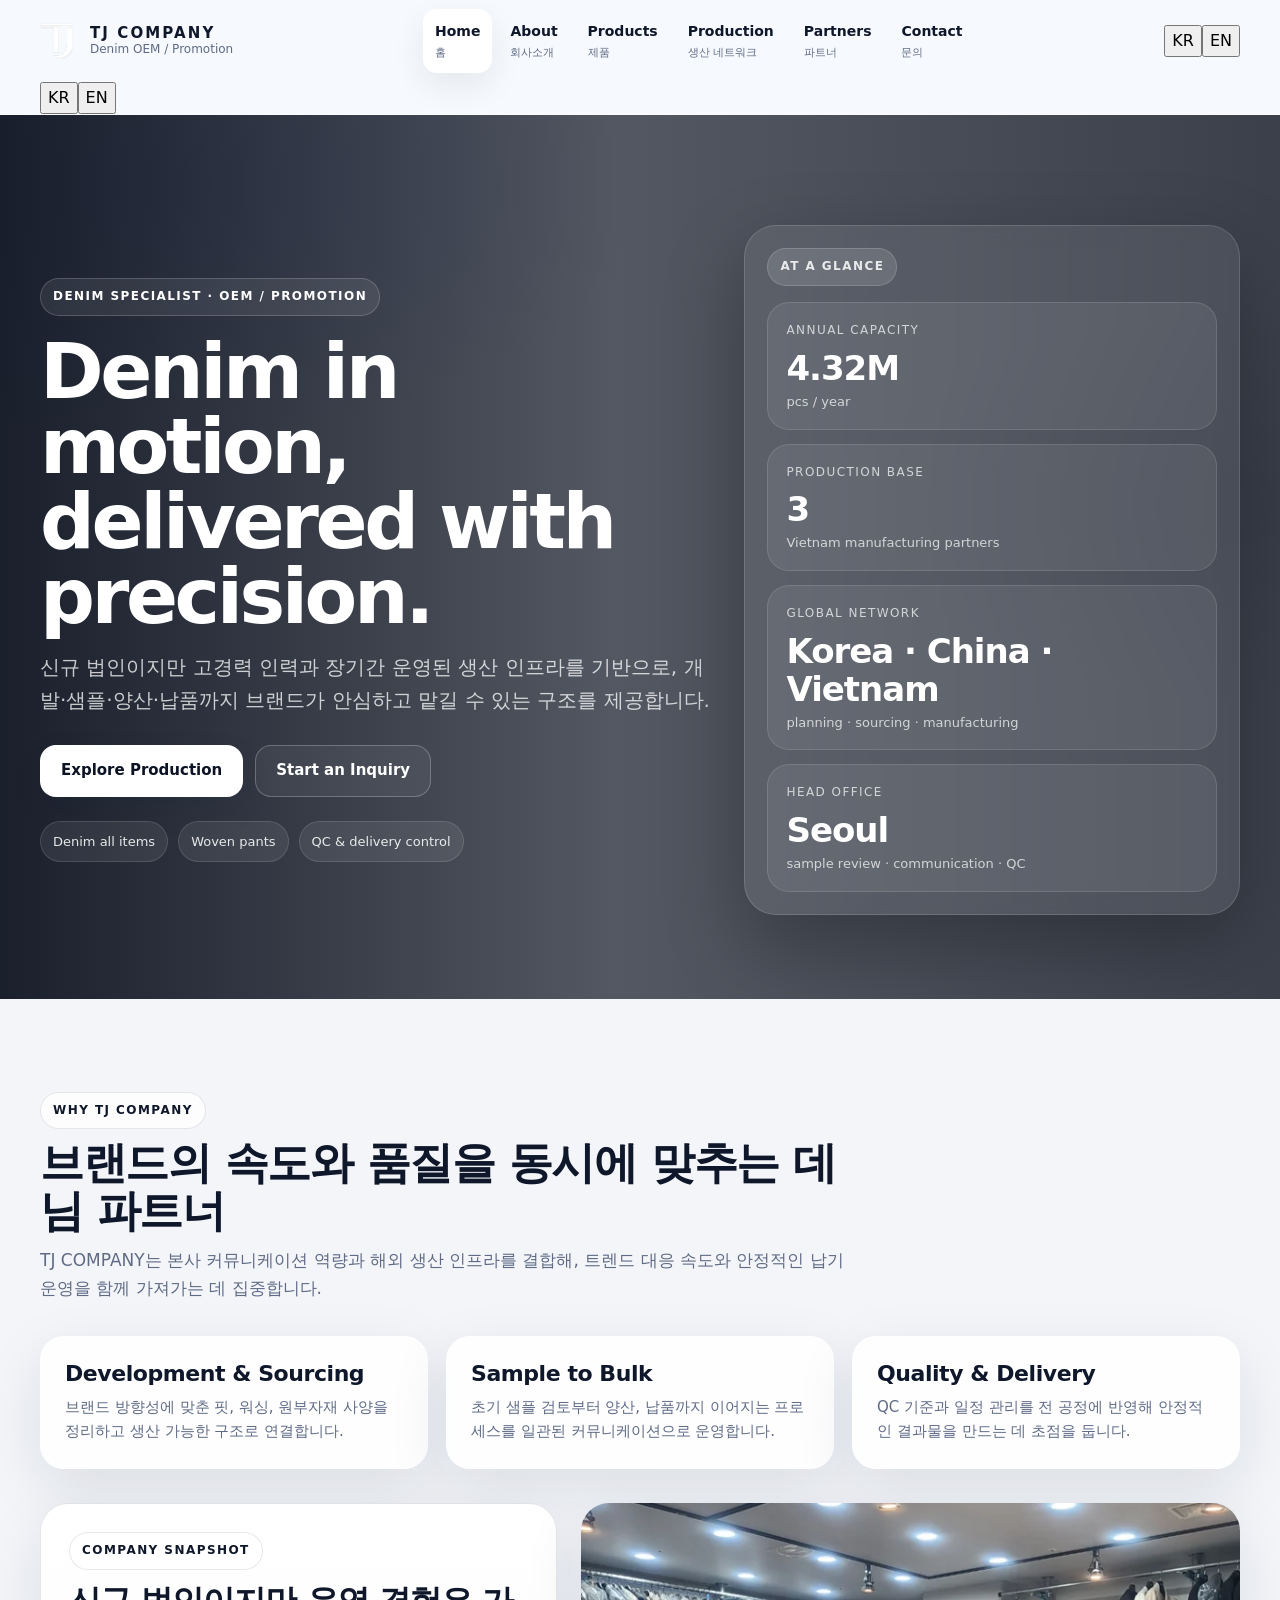
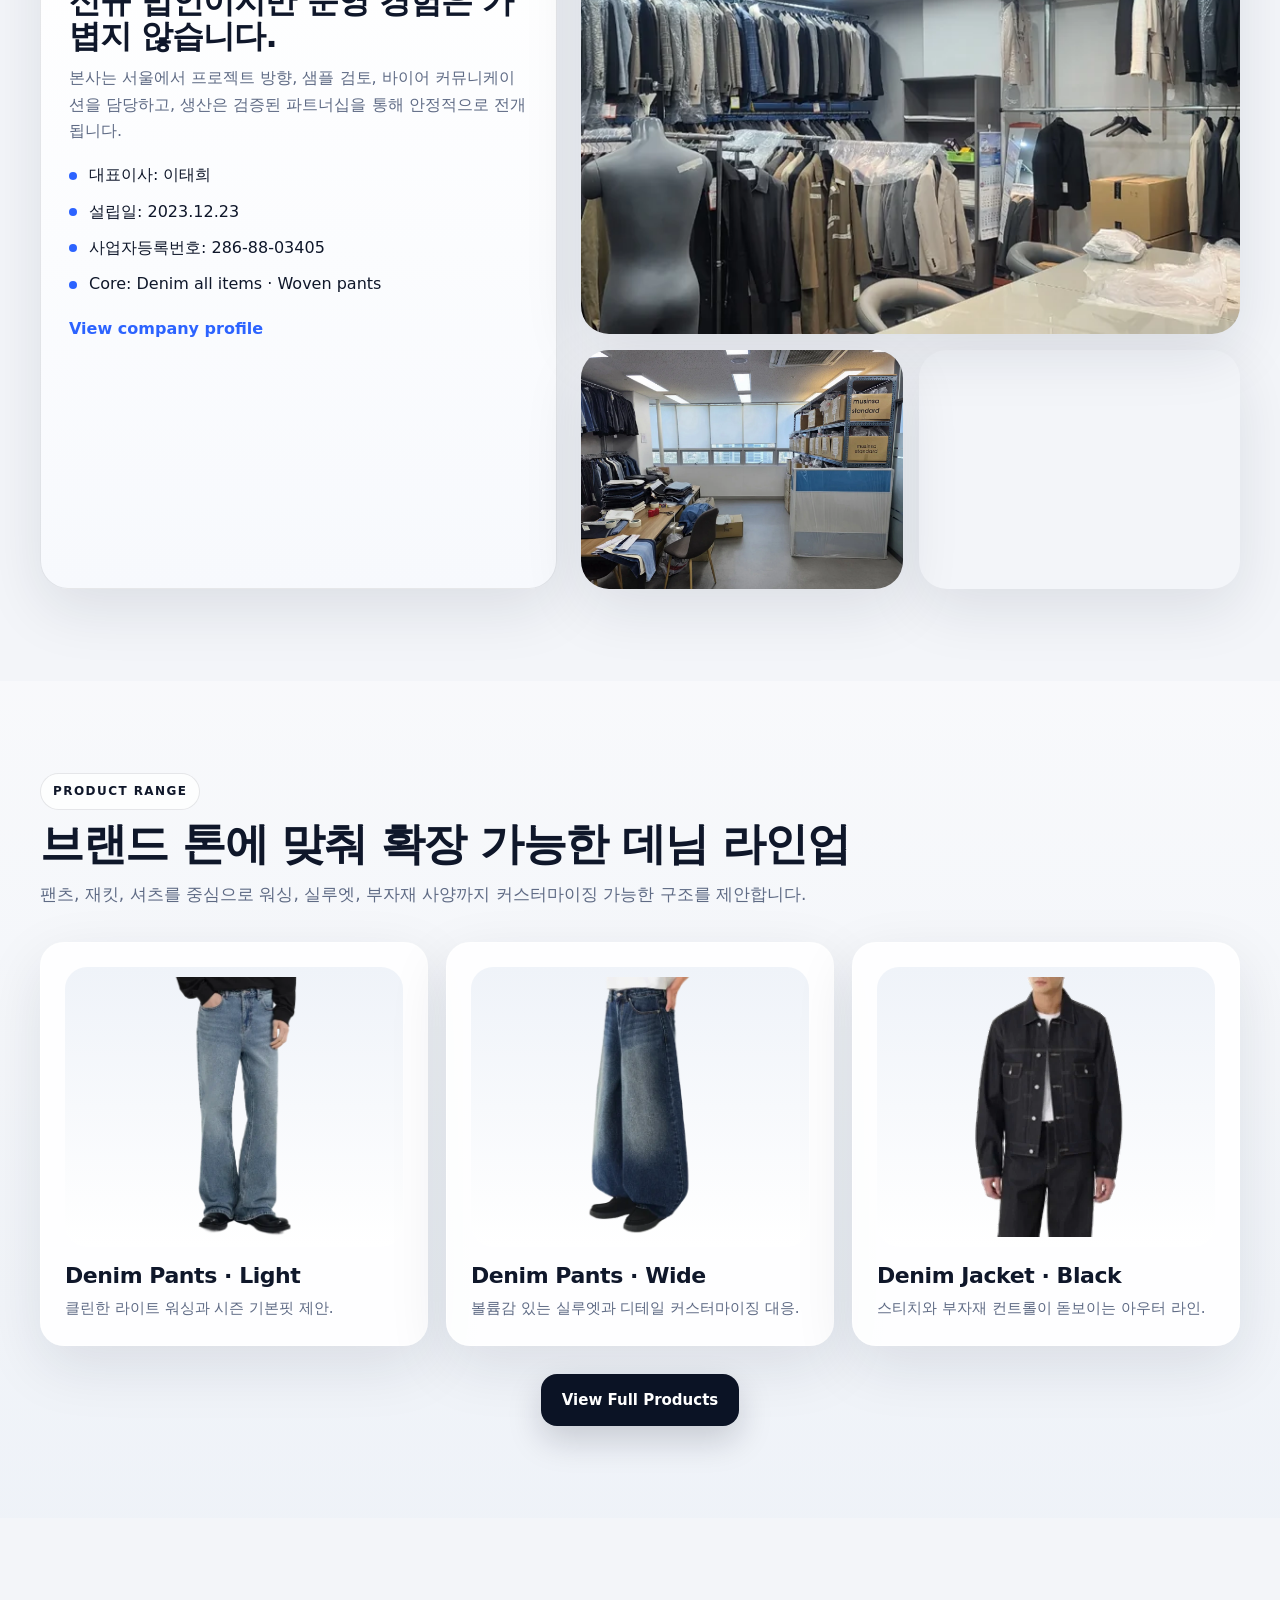
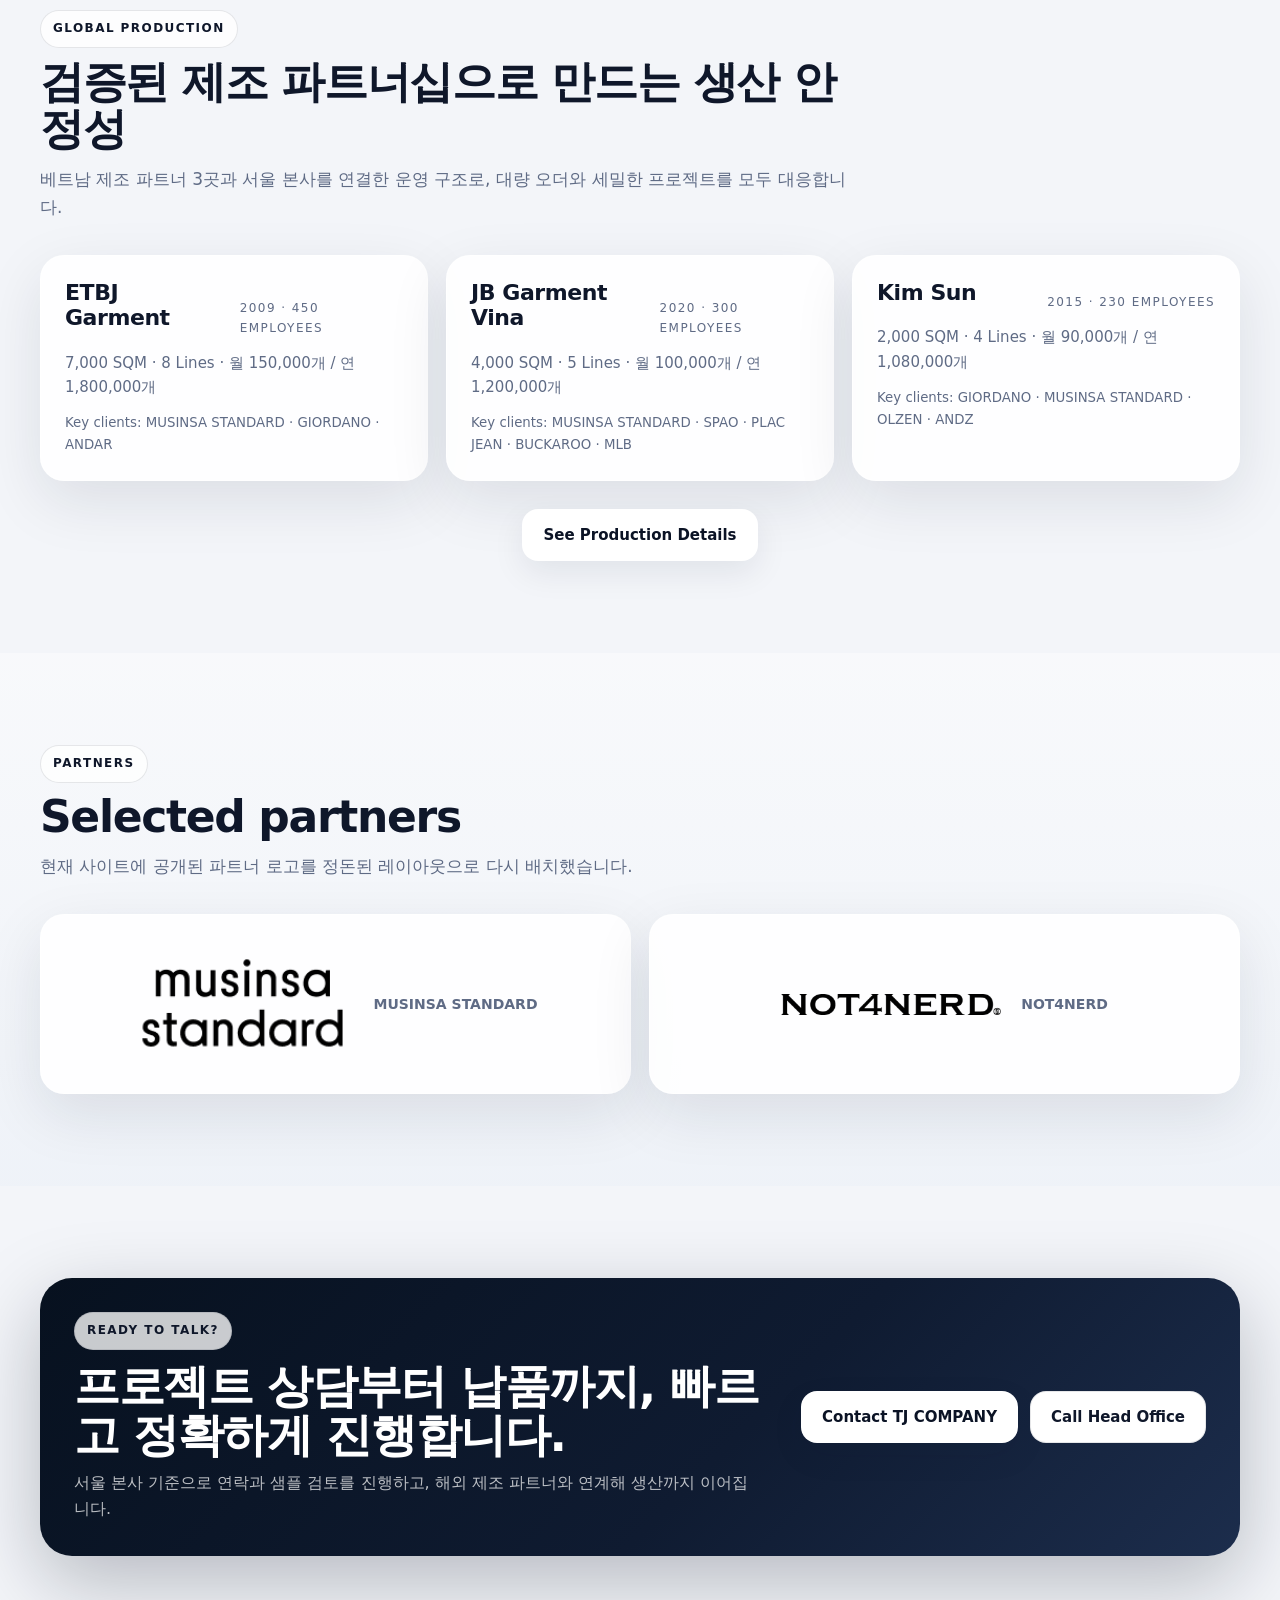
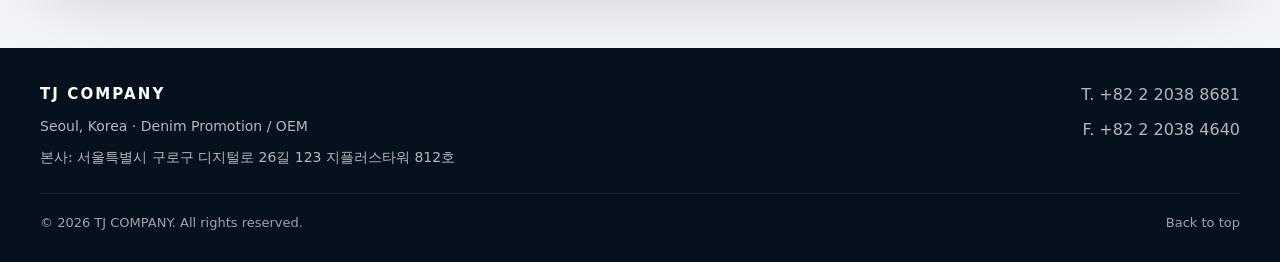
==== index.html @ c9e9999e "Update index.html" ====
<!doctype html>
<html lang="ko">
<head>
  <meta charset="utf-8" />
  <meta name="viewport" content="width=device-width, initial-scale=1" />
  <title>TJ COMPANY | Premium Denim OEM Manufacturer</title>
  <meta name="description" content="TJ COMPANY는 데님 전문 OEM·프로모션 기업으로 4.32M pcs/year 생산 역량과 Korea · China · Vietnam 네트워크를 기반으로 개발부터 납품까지 안정적으로 수행합니다." />
  <meta name="keywords" content="TJ COMPANY,TJ Company,데님 OEM,데님 프로모션,의류 제조,글로벌 생산,베트남 생산,데님 생산,OEM manufacturer,denim manufacturer" />
  <meta name="author" content="TJ COMPANY" />
  <link rel="canonical" href="https://www.tjcompany.co.kr/" />
  <meta name="theme-color" content="#0b1325" />
  <link rel="icon" type="image/png" href="assets/img/favicon.png" />
  <link rel="stylesheet" href="assets/css/style.css" />

  <meta property="og:site_name" content="TJ COMPANY" />
  <meta property="og:title" content="TJ COMPANY | Denim OEM Manufacturer" />
  <meta property="og:description" content="TJ COMPANY는 데님 전문 OEM·프로모션 기업으로 4.32M pcs/year 생산 역량과 Korea · China · Vietnam 네트워크를 기반으로 개발부터 납품까지 안정적으로 수행합니다." />
  <meta property="og:type" content="website" />
  <meta property="og:url" content="https://www.tjcompany.co.kr/" />
  <meta property="og:image" content="https://www.tjcompany.co.kr/assets/img/og-image.jpg" />
  <meta name="twitter:card" content="summary_large_image" />
  <meta name="twitter:title" content="TJ COMPANY | Denim OEM Manufacturer" />
  <meta name="twitter:description" content="TJ COMPANY는 데님 전문 OEM·프로모션 기업으로 4.32M pcs/year 생산 역량과 Korea · China · Vietnam 네트워크를 기반으로 개발부터 납품까지 안정적으로 수행합니다." />
  <meta name="twitter:image" content="https://www.tjcompany.co.kr/assets/img/og-image.jpg" />

  <script type="application/ld+json">
{
  "@context": "https://schema.org",
  "@type": "Organization",
  "name": "TJ COMPANY",
  "url": "https://www.tjcompany.co.kr/",
  "logo": "https://www.tjcompany.co.kr/assets/img/tj-logo.png",
  "telephone": "+82-2-2038-8681",
  "faxNumber": "+82-2-2038-4640",
  "address": {
    "@type": "PostalAddress",
    "streetAddress": "디지털로26길 123 지플러스타워 812호",
    "addressLocality": "구로구",
    "addressRegion": "서울특별시",
    "addressCountry": "KR"
  }
}
  </script>
</head>
<body>
<header class="siteHeader" id="top">
  <div class="container">
    <div class="navbar">
      <a class="brand" href="index.html" aria-label="TJ COMPANY home">
        <img src="assets/img/tj-logo.png" alt="TJ COMPANY logo" />
        <div class="brandText">
          <strong>TJ COMPANY</strong>
          <span>Denim OEM / Promotion</span>
        </div>
      </a>

      <nav class="nav" data-nav>
          <a href="index.html" class="active"><span class="nav-en">Home</span><span class="nav-ko">홈</span></a>
          <a href="about.html"><span class="nav-en">About</span><span class="nav-ko">회사소개</span></a>
          <a href="products.html"><span class="nav-en">Products</span><span class="nav-ko">제품</span></a>
          <a href="production.html"><span class="nav-en">Production</span><span class="nav-ko">생산 네트워크</span></a>
          <a href="partners.html"><span class="nav-en">Partners</span><span class="nav-ko">파트너</span></a>
          <a href="contact.html"><span class="nav-en">Contact</span><span class="nav-ko">문의</span></a>
      </nav>

      <div class="langSwitch"><button class="langBtn active" type="button" data-lang-btn="ko">KR</button><button class="langBtn" type="button" data-lang-btn="en">EN</button></div><button class="menuBtn" type="button" data-menu-btn aria-label="Open menu">Menu</button>
    </div>

    <div class="mobileLang"><button class="langBtn active" type="button" data-lang-btn="ko">KR</button><button class="langBtn" type="button" data-lang-btn="en">EN</button></div><div class="mobileNav" data-mobile-nav data-nav>
        <a href="index.html" class="active"><span class="nav-en">Home</span><span class="nav-ko">홈</span></a>
        <a href="about.html"><span class="nav-en">About</span><span class="nav-ko">회사소개</span></a>
        <a href="products.html"><span class="nav-en">Products</span><span class="nav-ko">제품</span></a>
        <a href="production.html"><span class="nav-en">Production</span><span class="nav-ko">생산 네트워크</span></a>
        <a href="partners.html"><span class="nav-en">Partners</span><span class="nav-ko">파트너</span></a>
        <a href="contact.html"><span class="nav-en">Contact</span><span class="nav-ko">문의</span></a>
    </div>
  </div>
</header>

<section class="hero homeHero">
  <video autoplay muted loop playsinline preload="auto" aria-hidden="true">
    <source src="assets/video/hero.mp4" type="video/mp4" />
  </video>
  <div class="heroOverlay"></div>

  <div class="container heroGrid">
    <div class="heroCopy">
      <span class="eyebrow">DENIM SPECIALIST · OEM / PROMOTION</span>
      <h1>Denim in motion,<br />delivered with precision.</h1>
      <p class="heroLead">
        신규 법인이지만 고경력 인력과 장기간 운영된 생산 인프라를 기반으로,
        개발·샘플·양산·납품까지 브랜드가 안심하고 맡길 수 있는 구조를 제공합니다.
      </p>

      <div class="buttonRow">
        <a class="btn btnPrimary" href="production.html">Explore Production</a>
        <a class="btn btnGhost" href="contact.html">Start an Inquiry</a>
      </div>

      <div class="heroMini">
        <span>Denim all items</span>
        <span>Woven pants</span>
        <span>QC & delivery control</span>
      </div>
    </div>

    <aside class="heroPanel">
      <div class="panelKicker">At a glance</div>
      <div class="heroStats">
        <div class="statCard">
          <span>Annual Capacity</span>
          <strong>4.32M</strong>
          <small>pcs / year</small>
        </div>
        <div class="statCard">
          <span>Production Base</span>
          <strong>3</strong>
          <small>Vietnam manufacturing partners</small>
        </div>
        <div class="statCard">
          <span>Global Network</span>
          <strong>Korea · China · Vietnam</strong>
          <small>planning · sourcing · manufacturing</small>
        </div>
        <div class="statCard">
          <span>Head Office</span>
          <strong>Seoul</strong>
          <small>sample review · communication · QC</small>
        </div>
      </div>
    </aside>
  </div>
</section>

<section class="section">
  <div class="container">
    <div class="sectionIntro">
      <span class="sectionLabel">WHY TJ COMPANY</span>
      <h2>브랜드의 속도와 품질을 동시에 맞추는 데님 파트너</h2>
      <p>
        TJ COMPANY는 본사 커뮤니케이션 역량과 해외 생산 인프라를 결합해,
        트렌드 대응 속도와 안정적인 납기 운영을 함께 가져가는 데 집중합니다.
      </p>
    </div>

    <div class="overviewGrid">
      <div class="featureCard">
        <h3>Development & Sourcing</h3>
        <p>브랜드 방향성에 맞춘 핏, 워싱, 원부자재 사양을 정리하고 생산 가능한 구조로 연결합니다.</p>
      </div>
      <div class="featureCard">
        <h3>Sample to Bulk</h3>
        <p>초기 샘플 검토부터 양산, 납품까지 이어지는 프로세스를 일관된 커뮤니케이션으로 운영합니다.</p>
      </div>
      <div class="featureCard">
        <h3>Quality & Delivery</h3>
        <p>QC 기준과 일정 관리를 전 공정에 반영해 안정적인 결과물을 만드는 데 초점을 둡니다.</p>
      </div>
    </div>

    <div class="spotlightGrid">
      <div class="textPanel">
        <span class="sectionLabel">COMPANY SNAPSHOT</span>
        <h3>신규 법인이지만 운영 경험은 가볍지 않습니다.</h3>
        <p>
          본사는 서울에서 프로젝트 방향, 샘플 검토, 바이어 커뮤니케이션을 담당하고,
          생산은 검증된 파트너십을 통해 안정적으로 전개됩니다.
        </p>
        <ul class="checkList">
          <li>대표이사: 이태희</li>
          <li>설립일: 2023.12.23</li>
          <li>사업자등록번호: 286-88-03405</li>
          <li>Core: Denim all items · Woven pants</li>
        </ul>
        <a class="textLink" href="about.html">View company profile</a>
      </div>

      <div class="imageStack">
        <article class="stackCard large">
          <img src="assets/img/office/showroom.webp" alt="TJ COMPANY showroom" loading="lazy" decoding="async" />
        </article>
        <article class="stackCard">
          <img src="assets/img/office/office_space.webp" alt="TJ COMPANY office" loading="lazy" decoding="async" />
        </article>
        <article class="stackCard">
          <img src="assets/img/office/sample_room.webp" alt="TJ COMPANY sample room" loading="lazy" decoding="async" />
        </article>
      </div>
    </div>
  </div>
</section>

<section class="section sectionMuted">
  <div class="container">
    <div class="sectionIntro">
      <span class="sectionLabel">PRODUCT RANGE</span>
      <h2>브랜드 톤에 맞춰 확장 가능한 데님 라인업</h2>
      <p>팬츠, 재킷, 셔츠를 중심으로 워싱, 실루엣, 부자재 사양까지 커스터마이징 가능한 구조를 제안합니다.</p>
    </div>

    <div class="productPreviewGrid">
      <article class="productPreviewCard">
        <picture>
          <source srcset="assets/img/products/prod_pants_light.webp" type="image/webp" />
          <img src="assets/img/products/prod_pants_light.png" alt="Denim Pants Light Wash" loading="lazy" decoding="async" />
        </picture>
        <div>
          <h3>Denim Pants · Light</h3>
          <p>클린한 라이트 워싱과 시즌 기본핏 제안.</p>
        </div>
      </article>

      <article class="productPreviewCard">
        <picture>
          <source srcset="assets/img/products/prod_pants_wide.webp" type="image/webp" />
          <img src="assets/img/products/prod_pants_wide.png" alt="Denim Pants Wide Fit" loading="lazy" decoding="async" />
        </picture>
        <div>
          <h3>Denim Pants · Wide</h3>
          <p>볼륨감 있는 실루엣과 디테일 커스터마이징 대응.</p>
        </div>
      </article>

      <article class="productPreviewCard">
        <picture>
          <source srcset="assets/img/products/prod_jacket_black.webp" type="image/webp" />
          <img src="assets/img/products/prod_jacket_black.png" alt="Denim Jacket Black" loading="lazy" decoding="async" />
        </picture>
        <div>
          <h3>Denim Jacket · Black</h3>
          <p>스티치와 부자재 컨트롤이 돋보이는 아우터 라인.</p>
        </div>
      </article>
    </div>

    <div class="buttonRow center">
      <a class="btn btnDark" href="products.html">View Full Products</a>
    </div>
  </div>
</section>

<section class="section">
  <div class="container">
    <div class="sectionIntro">
      <span class="sectionLabel">GLOBAL PRODUCTION</span>
      <h2>검증된 제조 파트너십으로 만드는 생산 안정성</h2>
      <p>베트남 제조 파트너 3곳과 서울 본사를 연결한 운영 구조로, 대량 오더와 세밀한 프로젝트를 모두 대응합니다.</p>
    </div>

    <div class="facilityHighlightGrid">
      <article class="facilityHighlight">
        <div class="facilityHead">
          <h3>ETBJ Garment</h3>
          <span>2009 · 450 employees</span>
        </div>
        <p>7,000 SQM · 8 Lines · 월 150,000개 / 연 1,800,000개</p>
        <small>Key clients: MUSINSA STANDARD · GIORDANO · ANDAR</small>
      </article>

      <article class="facilityHighlight">
        <div class="facilityHead">
          <h3>JB Garment Vina</h3>
          <span>2020 · 300 employees</span>
        </div>
        <p>4,000 SQM · 5 Lines · 월 100,000개 / 연 1,200,000개</p>
        <small>Key clients: MUSINSA STANDARD · SPAO · PLAC JEAN · BUCKAROO · MLB</small>
      </article>

      <article class="facilityHighlight">
        <div class="facilityHead">
          <h3>Kim Sun</h3>
          <span>2015 · 230 employees</span>
        </div>
        <p>2,000 SQM · 4 Lines · 월 90,000개 / 연 1,080,000개</p>
        <small>Key clients: GIORDANO · MUSINSA STANDARD · OLZEN · ANDZ</small>
      </article>
    </div>

    <div class="buttonRow center">
      <a class="btn btnPrimary" href="production.html">See Production Details</a>
    </div>
  </div>
</section>

<section class="section sectionMuted">
  <div class="container">
    <div class="sectionIntro compact">
      <span class="sectionLabel">PARTNERS</span>
      <h2>Selected partners</h2>
      <p>현재 사이트에 공개된 파트너 로고를 정돈된 레이아웃으로 다시 배치했습니다.</p>
    </div>

    <div class="logoWall">
      <div class="logoCard">
        <img src="assets/img/partners/musinsa.png" alt="MUSINSA STANDARD" loading="lazy" decoding="async" />
        <span>MUSINSA STANDARD</span>
      </div>
      <div class="logoCard">
        <img src="assets/img/partners/not4nerd.png" alt="NOT4NERD" loading="lazy" decoding="async" />
        <span>NOT4NERD</span>
      </div>
    </div>
  </div>
</section>

<section class="section">
  <div class="container">
    <div class="ctaPanel">
      <div>
        <span class="sectionLabel">READY TO TALK?</span>
        <h2>프로젝트 상담부터 납품까지, 빠르고 정확하게 진행합니다.</h2>
        <p>서울 본사 기준으로 연락과 샘플 검토를 진행하고, 해외 제조 파트너와 연계해 생산까지 이어집니다.</p>
      </div>

      <div class="ctaAside">
        <a class="btn btnPrimary" href="contact.html">Contact TJ COMPANY</a>
        <a class="btn btnGhostDark" href="tel:+82220388681">Call Head Office</a>
      </div>
    </div>
  </div>
</section>

<footer class="siteFooter">
  <div class="container">
    <div class="footerTop">
      <div>
        <div class="footerBrand">TJ COMPANY</div>
        <p class="footerText">Seoul, Korea · Denim Promotion / OEM</p>
        <p class="footerText">본사: 서울특별시 구로구 디지털로 26길 123 지플러스타워 812호</p>
      </div>

      <div class="footerMeta">
        <a href="tel:+82220388681">T. +82 2 2038 8681</a>
        <span>F. +82 2 2038 4640</span>
      </div>
    </div>

    <div class="footerBottom">
      <span>© <span id="year"></span> TJ COMPANY. All rights reserved.</span>
      <a href="#top">Back to top</a>
    </div>
  </div>
</footer>

<div class="lightbox" data-lightbox aria-hidden="true">
  <button class="lightboxClose" type="button" data-lightbox-close aria-label="Close image">×</button>
  <figure class="lightboxFrame">
    <img data-lightbox-img alt="" />
    <figcaption data-lightbox-title></figcaption>
  </figure>
</div>

<script src="assets/js/main.js"></script>
</body>
</html>
---- assets/css/style.css ----
:root{
  --bg:#f3f5f9;
  --surface:#ffffff;
  --surface-2:#eef2f8;
  --ink:#0f172a;
  --muted:#5f6b85;
  --line:rgba(15, 23, 42, .10);
  --line-strong:rgba(15, 23, 42, .18);
  --navy:#0b1325;
  --navy-2:#16233e;
  --blue:#2c63ff;
  --blue-soft:rgba(44, 99, 255, .10);
  --shadow:0 20px 60px rgba(18, 29, 53, .10);
  --shadow-soft:0 12px 32px rgba(18, 29, 53, .08);
  --radius:24px;
  --radius-sm:16px;
  --max:1200px;
}

*{box-sizing:border-box}
html{scroll-behavior:smooth}
body{
  margin:0;
  font-family:Inter, "Pretendard", "Noto Sans KR", system-ui, -apple-system, sans-serif;
  color:var(--ink);
  background:
    radial-gradient(1000px 500px at 10% -10%, rgba(44,99,255,.09), transparent 55%),
    radial-gradient(900px 400px at 100% 10%, rgba(11,19,37,.07), transparent 50%),
    var(--bg);
  line-height:1.65;
}
body.menu-open{overflow:hidden}
img{display:block; max-width:100%}
a{color:inherit; text-decoration:none}
button, input, select, textarea{font:inherit}

.container{width:min(var(--max), calc(100% - 40px)); margin:0 auto}
.section{padding:92px 0}
.sectionMuted{background:linear-gradient(180deg, rgba(255,255,255,.42), rgba(238,242,248,.88))}
.pageHero{
  padding:140px 0 72px;
  background:
    radial-gradient(800px 400px at 12% -10%, rgba(44,99,255,.12), transparent 55%),
    linear-gradient(180deg, #f8fafe, #eef2f8);
  border-bottom:1px solid var(--line);
}
.pageHero h1{
  margin:10px 0 14px;
  font-size:clamp(34px, 4.8vw, 62px);
  line-height:1.05;
  letter-spacing:-.03em;
}
.pageHero p{
  margin:0;
  max-width:780px;
  color:var(--muted);
  font-size:clamp(16px, 2vw, 19px);
}
.darkHero{
  color:#fff;
  background:
    radial-gradient(900px 440px at 10% 0%, rgba(80,120,255,.28), transparent 55%),
    linear-gradient(135deg, #07101d, #0f1930 52%, #182742);
}
.darkHero p{color:rgba(255,255,255,.74)}
.darkHero .sectionLabel.light{background:rgba(255,255,255,.10); border-color:rgba(255,255,255,.16); color:#fff}

.sectionIntro{
  max-width:820px;
  margin-bottom:34px;
}
.sectionIntro.compact{max-width:760px}
.sectionIntro h2{
  margin:10px 0 12px;
  font-size:clamp(28px, 4vw, 44px);
  line-height:1.08;
  letter-spacing:-.03em;
}
.sectionIntro p{margin:0; color:var(--muted); font-size:17px}

.sectionLabel,
.eyebrow,
.cardLabel,
.panelKicker{
  display:inline-flex;
  align-items:center;
  gap:8px;
  padding:8px 12px;
  border-radius:999px;
  border:1px solid rgba(15, 23, 42, .10);
  background:rgba(255,255,255,.78);
  color:var(--ink);
  font-size:12px;
  font-weight:800;
  letter-spacing:.12em;
  text-transform:uppercase;
}
.eyebrow{
  background:rgba(255,255,255,.08);
  border-color:rgba(255,255,255,.18);
  color:#fff;
}
.cardLabel{background:var(--surface-2)}
.panelKicker{
  background:rgba(255,255,255,.12);
  border-color:rgba(255,255,255,.16);
  color:rgba(255,255,255,.86);
}

.siteHeader{
  position:sticky;
  top:0;
  z-index:80;
  backdrop-filter:blur(16px);
  background:rgba(248, 250, 254, .76);
  border-bottom:1px solid rgba(255,255,255,.45);
}
.navbar{
  display:flex;
  align-items:center;
  justify-content:space-between;
  gap:18px;
  min-height:82px;
}
.brand{
  display:flex;
  align-items:center;
  gap:12px;
  min-width:0;
}
.brand img{
  width:38px;
  height:38px;
  object-fit:contain;
}
.brandText{
  display:flex;
  flex-direction:column;
  line-height:1.15;
}
.brandText strong{
  font-size:15px;
  letter-spacing:.14em;
}
.brandText span{
  color:var(--muted);
  font-size:12px;
}
.nav{
  display:flex;
  align-items:center;
  gap:6px;
}
.nav a{
  position:relative;
  padding:11px 12px 10px;
  border-radius:14px;
  transition:background .18s ease, color .18s ease, transform .18s ease;
}
.nav a:hover{
  background:rgba(11,19,37,.05);
  transform:translateY(-1px);
}
.nav a.active{
  background:#fff;
  box-shadow:var(--shadow-soft);
}
.nav-en{
  display:block;
  font-size:14px;
  font-weight:700;
}
.nav-ko{
  display:block;
  font-size:11px;
  color:var(--muted);
  margin-top:1px;
}
.menuBtn{
  display:none;
  border:1px solid var(--line);
  background:#fff;
  color:var(--ink);
  border-radius:14px;
  padding:11px 14px;
  font-weight:800;
  cursor:pointer;
}
.mobileNav{
  display:none;
  padding:0 0 16px;
  grid-template-columns:1fr 1fr;
  gap:10px;
}
.mobileNav a{
  background:#fff;
  border:1px solid var(--line);
  border-radius:16px;
  padding:12px 14px;
  box-shadow:var(--shadow-soft);
}

.hero{
  position:relative;
  isolation:isolate;
}
.homeHero{
  min-height:calc(100vh - 82px);
  display:flex;
  align-items:center;
  border-bottom:1px solid rgba(255,255,255,.08);
  overflow:hidden;
}
.homeHero video{
  position:absolute;
  inset:0;
  width:100%;
  height:100%;
  object-fit:cover;
  filter:brightness(.68) saturate(1.06);
}
.heroOverlay{
  position:absolute;
  inset:0;
  background:
    linear-gradient(90deg, rgba(7,13,26,.92), rgba(7,13,26,.68) 48%, rgba(7,13,26,.78)),
    radial-gradient(900px 460px at 12% 8%, rgba(67,112,255,.18), transparent 55%);
}
.heroGrid{
  position:relative;
  z-index:2;
  display:grid;
  grid-template-columns:minmax(0, 1.15fr) minmax(360px, .85fr);
  gap:34px;
  align-items:center;
  padding:110px 0 84px;
}
.heroCopy{color:#fff}
.heroCopy h1{
  margin:18px 0 16px;
  font-size:clamp(42px, 6vw, 80px);
  line-height:.98;
  letter-spacing:-.045em;
}
.heroLead{
  max-width:720px;
  color:rgba(255,255,255,.76);
  font-size:clamp(16px, 2vw, 20px);
  margin:0;
}
.heroMini{
  display:flex;
  flex-wrap:wrap;
  gap:10px;
  margin-top:24px;
}
.heroMini span{
  padding:9px 12px;
  border-radius:999px;
  background:rgba(255,255,255,.08);
  border:1px solid rgba(255,255,255,.12);
  color:rgba(255,255,255,.88);
  font-size:13px;
}
.heroPanel{
  background:rgba(255,255,255,.08);
  border:1px solid rgba(255,255,255,.14);
  border-radius:32px;
  padding:22px;
  color:#fff;
  box-shadow:0 30px 80px rgba(0,0,0,.28);
  backdrop-filter:blur(12px);
}
.heroStats{
  display:grid;
  gap:14px;
  margin-top:16px;
}
.statCard{
  background:rgba(255,255,255,.07);
  border:1px solid rgba(255,255,255,.12);
  border-radius:22px;
  padding:18px 18px 16px;
}
.statCard span{
  display:block;
  color:rgba(255,255,255,.72);
  font-size:12px;
  text-transform:uppercase;
  letter-spacing:.12em;
}
.statCard strong{
  display:block;
  font-size:clamp(24px, 3vw, 34px);
  line-height:1.12;
  margin-top:8px;
  letter-spacing:-.03em;
}
.statCard small{
  display:block;
  margin-top:4px;
  color:rgba(255,255,255,.72);
  font-size:13px;
}

.heroDataStrip{
  display:grid;
  grid-template-columns:repeat(3, minmax(0,1fr));
  gap:12px;
  margin-top:28px;
}
.heroDataStrip div{
  background:rgba(255,255,255,.08);
  border:1px solid rgba(255,255,255,.12);
  border-radius:18px;
  padding:16px;
}
.heroDataStrip strong{
  display:block;
  font-size:22px;
  line-height:1.15;
}
.heroDataStrip span{
  display:block;
  margin-top:4px;
  color:rgba(255,255,255,.7);
  font-size:13px;
}

.buttonRow{
  display:flex;
  flex-wrap:wrap;
  gap:12px;
  margin-top:28px;
}
.buttonRow.center{justify-content:center}

.btn{
  display:inline-flex;
  align-items:center;
  justify-content:center;
  min-height:52px;
  padding:0 20px;
  border-radius:16px;
  border:1px solid transparent;
  font-size:15px;
  font-weight:800;
  transition:transform .18s ease, box-shadow .18s ease, background .18s ease;
}
.btn:hover{transform:translateY(-1px)}
.btnPrimary{
  background:#fff;
  color:var(--navy);
  box-shadow:var(--shadow-soft);
}
.btnGhost{
  color:#fff;
  border-color:rgba(255,255,255,.24);
  background:rgba(255,255,255,.06);
}
.btnDark{
  background:var(--navy);
  color:#fff;
  box-shadow:0 14px 34px rgba(11,19,37,.18);
}
.btnGhostDark{
  background:#fff;
  color:var(--ink);
  border-color:var(--line);
}

.overviewGrid,
.productPreviewGrid,
.logoWall,
.orgGrid{
  display:grid;
  gap:18px;
}
.overviewGrid{grid-template-columns:repeat(3, minmax(0,1fr))}
.productPreviewGrid{grid-template-columns:repeat(3, minmax(0,1fr))}
.logoWall{grid-template-columns:repeat(2, minmax(0,1fr))}
.logoWall.large{grid-template-columns:repeat(2, minmax(0,1fr))}
.orgGrid{grid-template-columns:repeat(4, minmax(0,1fr))}

.featureCard,
.productPreviewCard,
.logoCard,
.orgCard,
.infoCard,
.contactCard,
.processCard,
.facilityHighlight{
  background:rgba(255,255,255,.88);
  border:1px solid rgba(255,255,255,.70);
  border-radius:24px;
  box-shadow:var(--shadow);
}
.featureCard{
  padding:24px;
}
.featureCard h3,
.processCard h3,
.facilityHighlight h3,
.orgCard h3,
.logoCard h2,
.productPreviewCard h3{
  margin:0 0 8px;
  font-size:22px;
  line-height:1.15;
  letter-spacing:-.02em;
}
.featureCard p,
.processCard p,
.facilityHighlight p,
.orgCard p,
.logoCard p,
.productPreviewCard p{
  margin:0;
  color:var(--muted);
  font-size:15px;
}

.spotlightGrid{
  display:grid;
  grid-template-columns:minmax(0, .88fr) minmax(0, 1.12fr);
  gap:24px;
  margin-top:34px;
}
.textPanel{
  background:linear-gradient(180deg, #ffffff, #f7f9fd);
  border:1px solid var(--line);
  border-radius:28px;
  padding:28px;
  box-shadow:var(--shadow);
}
.textPanel h3{
  margin:14px 0 12px;
  font-size:32px;
  line-height:1.08;
  letter-spacing:-.03em;
}
.textPanel p{
  margin:0;
  color:var(--muted);
}
.textLink{
  display:inline-flex;
  margin-top:18px;
  font-weight:800;
  color:var(--blue);
}
.checkList{
  list-style:none;
  padding:0;
  margin:18px 0 0;
  display:grid;
  gap:10px;
}
.checkList li{
  position:relative;
  padding-left:20px;
}
.checkList li::before{
  content:"";
  width:8px;
  height:8px;
  border-radius:50%;
  background:var(--blue);
  position:absolute;
  left:0;
  top:.58em;
}

.imageStack{
  display:grid;
  grid-template-columns:repeat(2, minmax(0,1fr));
  gap:16px;
}
.stackCard{
  overflow:hidden;
  border-radius:28px;
  min-height:220px;
  box-shadow:var(--shadow);
}
.stackCard.large{grid-column:span 2; min-height:360px}
.stackCard img,
.galleryCard img{
  width:100%;
  height:100%;
  object-fit:cover;
}

.productPreviewCard{
  padding:24px;
}
.productPreviewCard picture{
  display:flex;
  align-items:center;
  justify-content:center;
  min-height:280px;
  margin-bottom:16px;
  border-radius:22px;
  background:linear-gradient(180deg, #eff3f9, #ffffff);
}
.productPreviewCard img{
  max-height:260px;
  object-fit:contain;
}

.facilityHighlightGrid{
  display:grid;
  grid-template-columns:repeat(3, minmax(0,1fr));
  gap:18px;
}
.facilityHighlight{
  padding:24px;
}
.facilityHead{
  display:flex;
  align-items:flex-end;
  justify-content:space-between;
  gap:14px;
  margin-bottom:12px;
}
.facilityHead span{
  font-size:12px;
  color:var(--muted);
  text-transform:uppercase;
  letter-spacing:.12em;
}
.facilityHighlight small{
  display:block;
  margin-top:12px;
  color:var(--muted);
}

.ctaPanel{
  display:grid;
  grid-template-columns:minmax(0, 1fr) auto;
  gap:20px;
  align-items:center;
  background:
    linear-gradient(135deg, #07111f, #0f1b31 58%, #1c2d4c);
  color:#fff;
  border-radius:32px;
  padding:34px;
  box-shadow:0 26px 80px rgba(7,17,31,.26);
}
.ctaPanel h2{
  margin:12px 0 10px;
  font-size:clamp(28px, 4vw, 46px);
  line-height:1.06;
  letter-spacing:-.03em;
}
.ctaPanel p{
  margin:0;
  max-width:680px;
  color:rgba(255,255,255,.72);
}
.ctaAside{
  display:flex;
  flex-wrap:wrap;
  justify-content:flex-end;
  gap:12px;
}

.logoCard{
  display:flex;
  align-items:center;
  justify-content:center;
  gap:20px;
  padding:26px;
  min-height:180px;
}
.logoCard img{
  width:min(220px, 54%);
  object-fit:contain;
  filter:grayscale(1);
}
.logoCard span{
  font-size:14px;
  font-weight:800;
  color:var(--muted);
}
.logoCard.tall{
  justify-content:flex-start;
  min-height:240px;
}
.logoCard.tall div{
  max-width:240px;
}
.logoCard.tall h2{
  margin:0 0 8px;
}

.infoGrid{
  display:grid;
  grid-template-columns:repeat(2, minmax(0,1fr));
  gap:20px;
}
.infoCard{
  padding:30px;
}
.infoCard h2{
  margin:14px 0 16px;
  font-size:34px;
  line-height:1.05;
  letter-spacing:-.03em;
}
.infoList{
  display:grid;
  gap:14px;
  margin:0;
}
.infoList div{
  display:grid;
  grid-template-columns:132px 1fr;
  gap:16px;
  padding-top:14px;
  border-top:1px solid var(--line);
}
.infoList dt{
  font-weight:800;
}
.infoList dd{
  margin:0;
  color:var(--muted);
}
.pillRow{
  display:flex;
  flex-wrap:wrap;
  gap:10px;
}
.pill{
  display:inline-flex;
  align-items:center;
  min-height:38px;
  padding:0 14px;
  border-radius:999px;
  background:var(--surface-2);
  border:1px solid var(--line);
  color:var(--ink);
  font-size:13px;
  font-weight:700;
}
.mutedBlock{
  margin:16px 0 0;
  color:var(--muted);
}

.processSection{margin-top:30px}
.processGrid{
  display:grid;
  grid-template-columns:repeat(5, minmax(0,1fr));
  gap:16px;
}
.processCard{
  padding:24px;
}
.processCard strong{
  display:inline-flex;
  font-size:14px;
  font-weight:900;
  color:var(--blue);
  margin-bottom:10px;
}

.galleryGrid{
  display:grid;
  grid-template-columns:repeat(2, minmax(0,1fr));
  gap:16px;
}
.galleryCard{
  position:relative;
  overflow:hidden;
  border-radius:24px;
  background:#fff;
  min-height:220px;
  box-shadow:var(--shadow-soft);
  border:1px solid rgba(255,255,255,.74);
}
.galleryCard.galleryWide{
  grid-column:span 2;
  min-height:340px;
}
.galleryCard span{
  position:absolute;
  left:16px;
  bottom:16px;
  padding:8px 12px;
  border-radius:999px;
  background:rgba(7,13,26,.72);
  color:#fff;
  font-size:12px;
  letter-spacing:.08em;
  text-transform:uppercase;
}
.officeGallery .galleryCard:not(.galleryWide) img{height:260px}

.orgCard{
  padding:24px;
}
.orgCard.featured{
  background:linear-gradient(135deg, #0c1730, #1a2a48);
  color:#fff;
}
.orgCard.featured p{color:rgba(255,255,255,.72)}

.productGrid{
  display:grid;
  grid-template-columns:repeat(2, minmax(0,1fr));
  gap:20px;
}
.productCard{
  display:grid;
  grid-template-columns:minmax(0, .84fr) minmax(0, 1fr);
  gap:0;
  background:#fff;
  border:1px solid var(--line);
  border-radius:28px;
  overflow:hidden;
  box-shadow:var(--shadow);
}
.productVisual{
  background:linear-gradient(180deg, #f3f6fb, #ffffff);
  padding:22px;
  display:flex;
  align-items:center;
  justify-content:center;
}
.productVisual img{
  max-height:320px;
  object-fit:contain;
}
.productBody{
  padding:26px;
}
.productBody h2{
  margin:12px 0 10px;
  font-size:32px;
  line-height:1.08;
  letter-spacing:-.03em;
}
.productBody p{
  margin:0;
  color:var(--muted);
}

.facilitySection{
  display:grid;
  grid-template-columns:minmax(0, .86fr) minmax(0, 1.14fr);
  gap:24px;
  align-items:start;
}
.facilitySection.reverse{
  grid-template-columns:minmax(0, 1.14fr) minmax(0, .86fr);
}
.facilitySection.reverse .facilityMeta{order:2}
.facilitySection.reverse .galleryGrid{order:1}
.facilityMeta{
  background:#fff;
  border:1px solid var(--line);
  border-radius:28px;
  padding:30px;
  box-shadow:var(--shadow);
}
.facilityMeta h2{
  margin:14px 0 12px;
  font-size:34px;
  line-height:1.05;
  letter-spacing:-.03em;
}
.facilityMeta p{
  margin:0;
  color:var(--muted);
}
.detailList{
  display:grid;
  gap:14px;
  margin:22px 0 0;
}
.detailList div{
  display:grid;
  grid-template-columns:110px 1fr;
  gap:16px;
  padding-top:14px;
  border-top:1px solid var(--line);
}
.detailList dt{
  font-weight:800;
}
.detailList dd{
  margin:0;
  color:var(--muted);
}

.contactLayout{
  display:grid;
  grid-template-columns:minmax(0, .92fr) minmax(0, 1.08fr);
  gap:20px;
}
.contactCard{
  padding:30px;
}
.contactCard h2{
  margin:14px 0 14px;
  font-size:34px;
  line-height:1.06;
  letter-spacing:-.03em;
}
.contactInfo p{
  margin:0 0 8px;
  color:var(--muted);
}
.mapWrap{
  overflow:hidden;
  border-radius:24px;
  border:1px solid var(--line);
  margin-top:18px;
}
.mapWrap iframe{
  display:block;
  width:100%;
  height:320px;
  border:0;
}
.inquiryForm{
  display:grid;
  gap:14px;
}
.formGrid{
  display:grid;
  grid-template-columns:repeat(2, minmax(0,1fr));
  gap:12px;
}
.inquiryForm label{
  display:grid;
  gap:8px;
}
.inquiryForm label span{
  font-size:13px;
  font-weight:800;
  color:var(--ink);
}
.inquiryForm input,
.inquiryForm select,
.inquiryForm textarea{
  width:100%;
  border:1px solid var(--line-strong);
  background:#fff;
  color:var(--ink);
  min-height:52px;
  border-radius:16px;
  padding:14px 16px;
  outline:none;
}
.inquiryForm textarea{
  min-height:150px;
  resize:vertical;
}

.siteFooter{
  background:#07101d;
  color:#fff;
  padding:34px 0 28px;
  margin-top:0;
}
.footerTop,
.footerBottom{
  display:flex;
  justify-content:space-between;
  gap:18px;
}
.footerTop{
  align-items:flex-start;
}
.footerBrand{
  font-size:15px;
  font-weight:900;
  letter-spacing:.14em;
}
.footerText{
  margin:8px 0 0;
  color:rgba(255,255,255,.70);
  font-size:14px;
}
.footerMeta{
  display:grid;
  gap:8px;
  text-align:right;
  color:rgba(255,255,255,.70);
}
.footerBottom{
  align-items:center;
  border-top:1px solid rgba(255,255,255,.08);
  margin-top:24px;
  padding-top:18px;
  color:rgba(255,255,255,.62);
  font-size:13px;
}

.lightbox{
  position:fixed;
  inset:0;
  display:none;
  place-items:center;
  padding:28px;
  z-index:200;
  background:rgba(7,13,26,.82);
}
.lightbox.open{display:grid}
.lightboxFrame{
  margin:0;
  max-width:min(1120px, 100%);
  max-height:calc(100vh - 56px);
  position:relative;
}
.lightboxFrame img{
  max-width:100%;
  max-height:calc(100vh - 100px);
  border-radius:24px;
  box-shadow:0 30px 80px rgba(0,0,0,.35);
}
.lightboxFrame figcaption{
  margin-top:12px;
  color:rgba(255,255,255,.84);
  text-align:center;
}
.lightboxClose{
  position:absolute;
  top:20px;
  right:20px;
  z-index:2;
  width:48px;
  height:48px;
  border-radius:999px;
  border:1px solid rgba(255,255,255,.18);
  background:rgba(255,255,255,.10);
  color:#fff;
  font-size:28px;
  cursor:pointer;
}

@media (max-width: 1100px){
  .heroGrid,
  .spotlightGrid,
  .facilitySection,
  .facilitySection.reverse,
  .contactLayout{
    grid-template-columns:1fr;
  }
  .facilitySection.reverse .facilityMeta,
  .facilitySection.reverse .galleryGrid{
    order:initial;
  }
  .processGrid{grid-template-columns:repeat(3, minmax(0,1fr))}
  .orgGrid{grid-template-columns:repeat(2, minmax(0,1fr))}
  .ctaPanel{grid-template-columns:1fr}
  .ctaAside{justify-content:flex-start}
}

@media (max-width: 920px){
  .nav{display:none}
  .menuBtn{display:inline-flex}
  .mobileNav.open{display:grid}
  .heroGrid{padding:98px 0 70px}
  .overviewGrid,
  .productPreviewGrid,
  .facilityHighlightGrid,
  .infoGrid,
  .productGrid{
    grid-template-columns:1fr;
  }
  .logoWall,
  .logoWall.large{
    grid-template-columns:1fr;
  }
  .productCard{
    grid-template-columns:1fr;
  }
  .processGrid{grid-template-columns:repeat(2, minmax(0,1fr))}
  .heroDataStrip{grid-template-columns:1fr}
  .galleryCard.galleryWide{grid-column:auto; min-height:280px}
}

@media (max-width: 640px){
  .container{width:min(var(--max), calc(100% - 28px))}
  .siteHeader{background:rgba(248,250,254,.88)}
  .brandText span{display:none}
  .pageHero{padding:122px 0 54px}
  .section{padding:72px 0}
  .heroCopy h1{font-size:44px}
  .heroPanel{padding:18px; border-radius:24px}
  .statCard{padding:16px}
  .featureCard,
  .productPreviewCard,
  .logoCard,
  .orgCard,
  .infoCard,
  .contactCard,
  .processCard,
  .facilityHighlight,
  .facilityMeta,
  .textPanel{
    padding:22px;
    border-radius:22px;
  }
  .stackCard.large{min-height:250px}
  .imageStack{grid-template-columns:1fr}
  .stackCard.large{grid-column:auto}
  .galleryGrid{grid-template-columns:1fr}
  .officeGallery .galleryCard:not(.galleryWide) img{height:220px}
  .infoList div,
  .detailList div{
    grid-template-columns:1fr;
    gap:6px;
  }
  .formGrid,
  .mobileNav{
    grid-template-columns:1fr;
  }
  .footerTop,
  .footerBottom{
    flex-direction:column;
  }
  .footerMeta{text-align:left}
  .logoCard{
    flex-direction:column;
    text-align:center;
  }
  .heroMini{gap:8px}
}
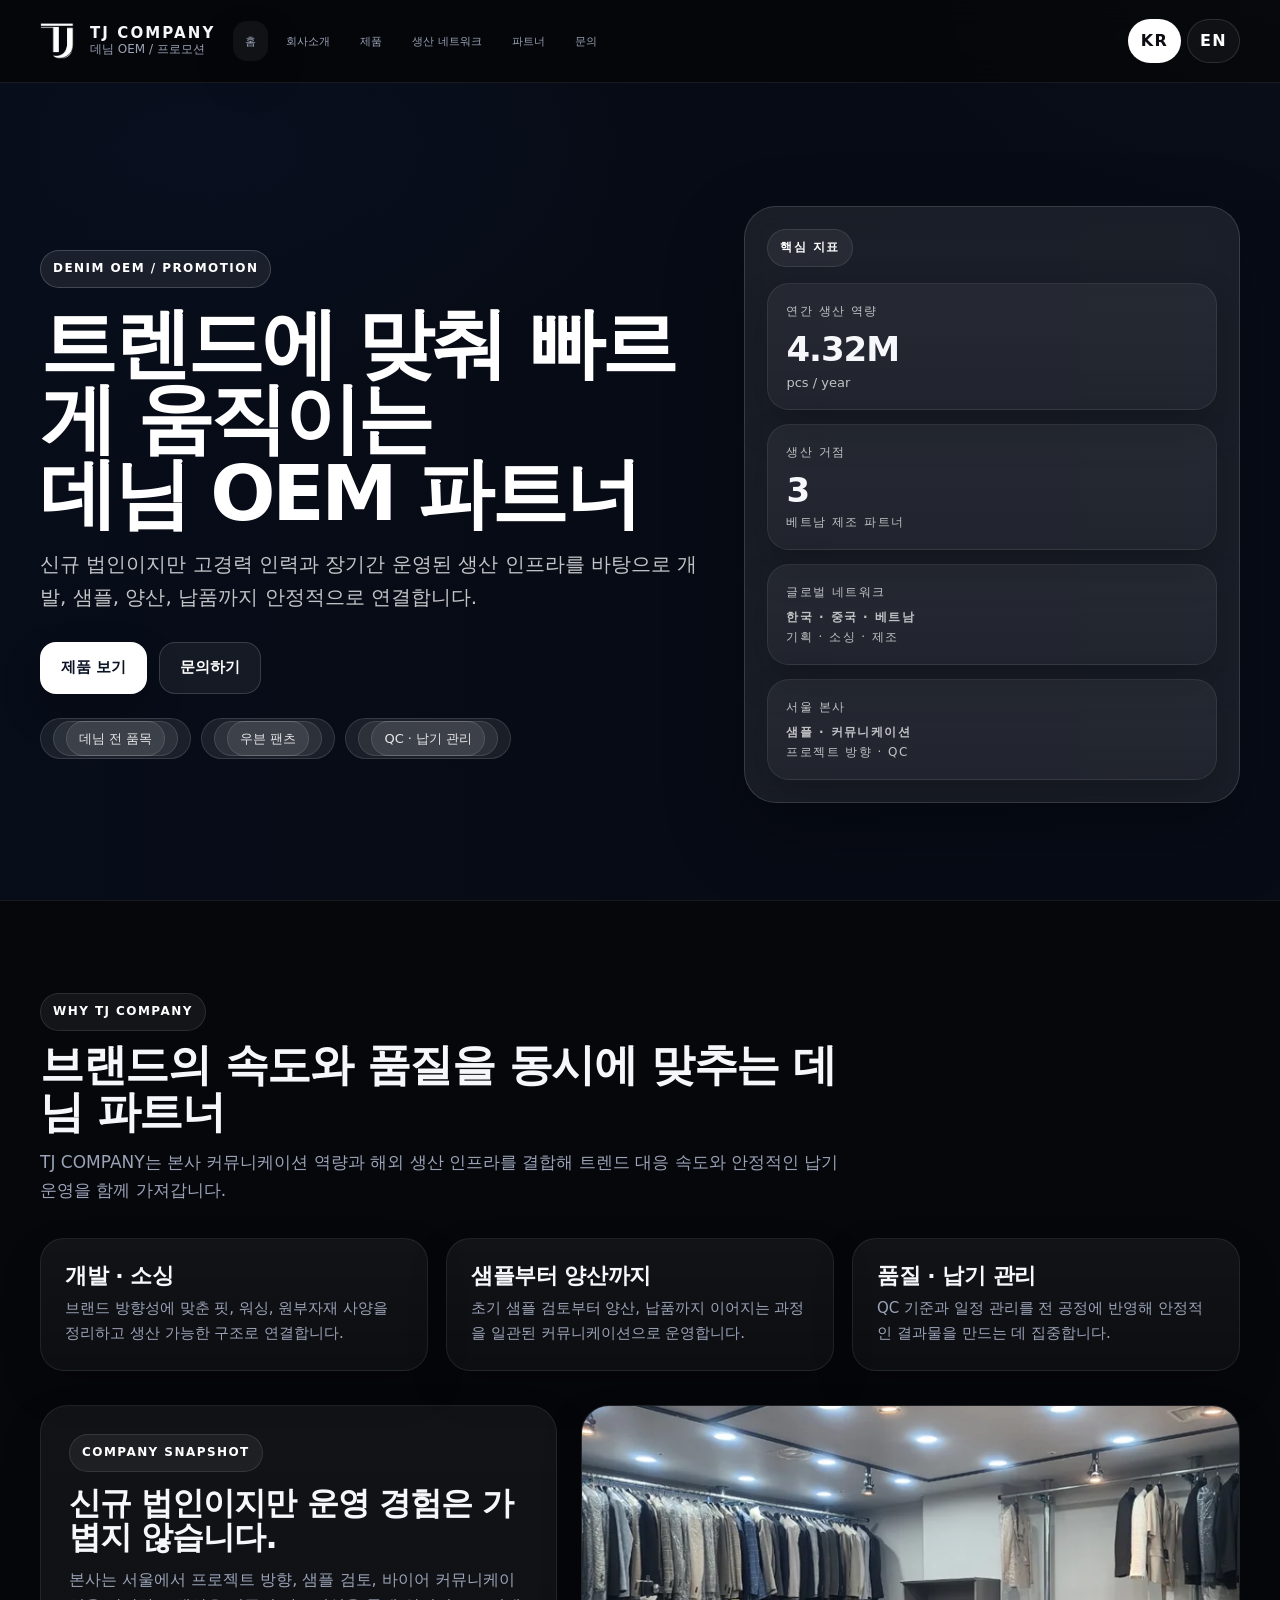
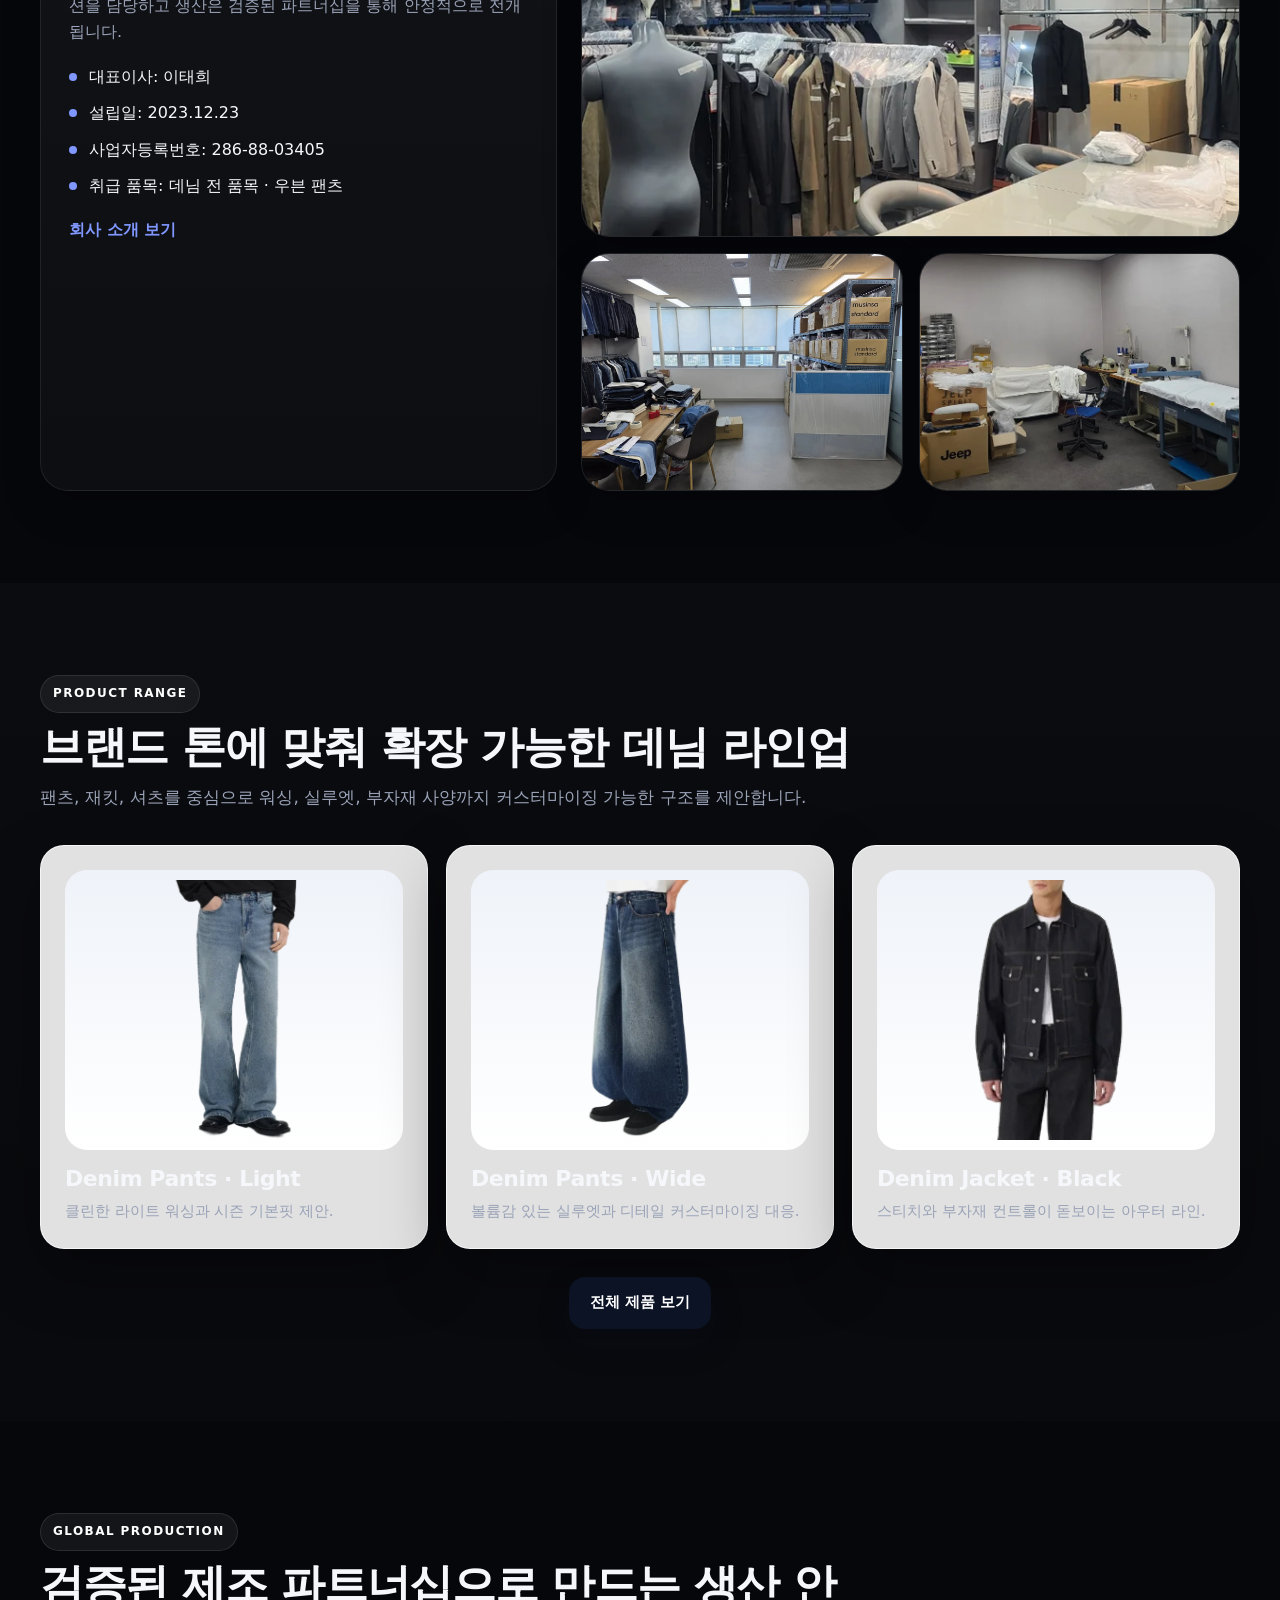
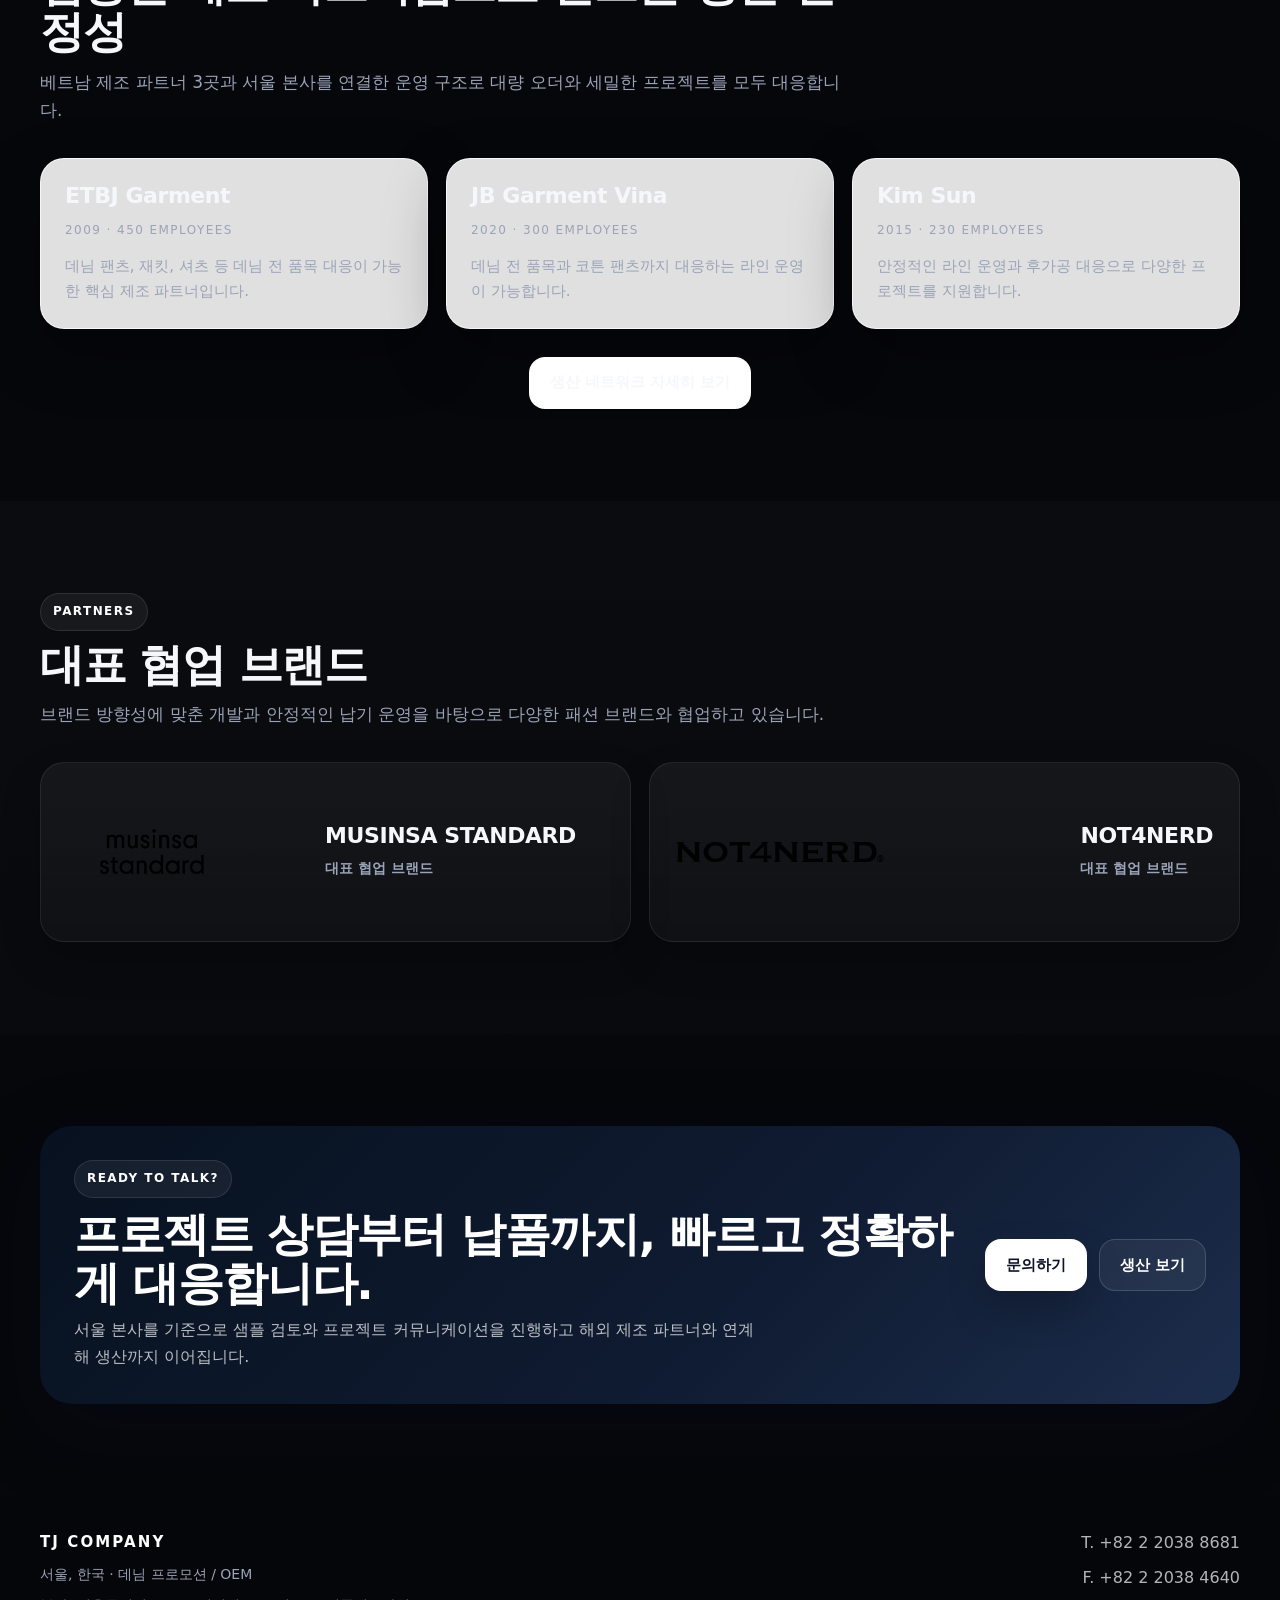
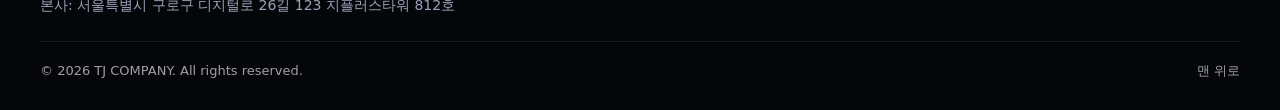
==== commit 4a0fbdcf: "Update index.html" ====
--- a/index.html
+++ b/index.html
@@ -1,30 +1,42 @@
-<!doctype html>
-<html lang="ko">
-<head>
-  <meta charset="utf-8" />
-  <meta name="viewport" content="width=device-width, initial-scale=1" />
-  <title>TJ COMPANY | Premium Denim OEM Manufacturer</title>
-  <meta name="description" content="TJ COMPANY는 데님 전문 OEM·프로모션 기업으로 4.32M pcs/year 생산 역량과 Korea · China · Vietnam 네트워크를 기반으로 개발부터 납품까지 안정적으로 수행합니다." />
-  <meta name="keywords" content="TJ COMPANY,TJ Company,데님 OEM,데님 프로모션,의류 제조,글로벌 생산,베트남 생산,데님 생산,OEM manufacturer,denim manufacturer" />
-  <meta name="author" content="TJ COMPANY" />
-  <link rel="canonical" href="https://www.tjcompany.co.kr/" />
-  <meta name="theme-color" content="#0b1325" />
-  <link rel="icon" type="image/png" href="assets/img/favicon.png" />
-  <link rel="stylesheet" href="assets/css/style.css" />
-
-  <meta property="og:site_name" content="TJ COMPANY" />
-  <meta property="og:title" content="TJ COMPANY | Denim OEM Manufacturer" />
-  <meta property="og:description" content="TJ COMPANY는 데님 전문 OEM·프로모션 기업으로 4.32M pcs/year 생산 역량과 Korea · China · Vietnam 네트워크를 기반으로 개발부터 납품까지 안정적으로 수행합니다." />
-  <meta property="og:type" content="website" />
-  <meta property="og:url" content="https://www.tjcompany.co.kr/" />
-  <meta property="og:image" content="https://www.tjcompany.co.kr/assets/img/og-image.jpg" />
-  <meta name="twitter:card" content="summary_large_image" />
-  <meta name="twitter:title" content="TJ COMPANY | Denim OEM Manufacturer" />
-  <meta name="twitter:description" content="TJ COMPANY는 데님 전문 OEM·프로모션 기업으로 4.32M pcs/year 생산 역량과 Korea · China · Vietnam 네트워크를 기반으로 개발부터 납품까지 안정적으로 수행합니다." />
-  <meta name="twitter:image" content="https://www.tjcompany.co.kr/assets/img/og-image.jpg" />
-
-  <script type="application/ld+json">
-{
+    <!doctype html>
+    <html lang="ko" data-lang="ko">
+    <head>
+      <meta charset="utf-8" />
+      <meta name="viewport" content="width=device-width, initial-scale=1" />
+      <title>TJ COMPANY | Premium Denim OEM Manufacturer</title>
+      <meta name="description" content="TJ COMPANY는 데님 전문 OEM·프로모션 기업으로 4.32M pcs/year 생산 역량과 Korea · China · Vietnam 네트워크를 기반으로 개발부터 납품까지 안정적으로 수행합니다." />
+      <meta name="keywords" content="TJ COMPANY,TJ Company,데님 OEM,데님 프로모션,의류 제조,글로벌 생산,베트남 생산,데님 생산,OEM manufacturer,denim manufacturer" />
+      <meta name="author" content="TJ COMPANY" />
+      <link rel="canonical" href="https://www.tjcompany.co.kr/" />
+      <meta name="theme-color" content="#06070b" />
+      <link rel="icon" type="image/png" href="assets/img/favicon.png" />
+      <script>
+        (function() {
+          try {
+            var lang = localStorage.getItem('tj-lang') || 'ko';
+            document.documentElement.setAttribute('data-lang', lang);
+            document.documentElement.setAttribute('lang', lang === 'en' ? 'en' : 'ko');
+          } catch (e) {
+            document.documentElement.setAttribute('data-lang', 'ko');
+            document.documentElement.setAttribute('lang', 'ko');
+          }
+        })();
+      </script>
+      <link rel="stylesheet" href="assets/css/style.css" />
+
+      <meta property="og:site_name" content="TJ COMPANY" />
+      <meta property="og:title" content="TJ COMPANY | Premium Denim OEM Manufacturer" />
+      <meta property="og:description" content="TJ COMPANY는 데님 전문 OEM·프로모션 기업으로 4.32M pcs/year 생산 역량과 Korea · China · Vietnam 네트워크를 기반으로 개발부터 납품까지 안정적으로 수행합니다." />
+      <meta property="og:type" content="website" />
+      <meta property="og:url" content="https://www.tjcompany.co.kr/" />
+      <meta property="og:image" content="https://www.tjcompany.co.kr/assets/img/og-image.jpg" />
+      <meta name="twitter:card" content="summary_large_image" />
+      <meta name="twitter:title" content="TJ COMPANY | Premium Denim OEM Manufacturer" />
+      <meta name="twitter:description" content="TJ COMPANY는 데님 전문 OEM·프로모션 기업으로 4.32M pcs/year 생산 역량과 Korea · China · Vietnam 네트워크를 기반으로 개발부터 납품까지 안정적으로 수행합니다." />
+      <meta name="twitter:image" content="https://www.tjcompany.co.kr/assets/img/og-image.jpg" />
+
+      <script type="application/ld+json">
+    {
   "@context": "https://schema.org",
   "@type": "Organization",
   "name": "TJ COMPANY",
@@ -40,9 +52,9 @@
     "addressCountry": "KR"
   }
 }
-  </script>
-</head>
-<body>
+      </script>
+    </head>
+    <body>
 <header class="siteHeader" id="top">
   <div class="container">
     <div class="navbar">
@@ -50,33 +62,40 @@
         <img src="assets/img/tj-logo.png" alt="TJ COMPANY logo" />
         <div class="brandText">
           <strong>TJ COMPANY</strong>
-          <span>Denim OEM / Promotion</span>
+          <span><span class="i18n-ko">데님 OEM / 프로모션</span><span class="i18n-en">Denim OEM / Promotion</span></span>
         </div>
       </a>
 
       <nav class="nav" data-nav>
           <a href="index.html" class="active"><span class="nav-en">Home</span><span class="nav-ko">홈</span></a>
-          <a href="about.html"><span class="nav-en">About</span><span class="nav-ko">회사소개</span></a>
-          <a href="products.html"><span class="nav-en">Products</span><span class="nav-ko">제품</span></a>
-          <a href="production.html"><span class="nav-en">Production</span><span class="nav-ko">생산 네트워크</span></a>
-          <a href="partners.html"><span class="nav-en">Partners</span><span class="nav-ko">파트너</span></a>
-          <a href="contact.html"><span class="nav-en">Contact</span><span class="nav-ko">문의</span></a>
+      <a href="about.html"><span class="nav-en">About</span><span class="nav-ko">회사소개</span></a>
+      <a href="products.html"><span class="nav-en">Products</span><span class="nav-ko">제품</span></a>
+      <a href="production.html"><span class="nav-en">Production</span><span class="nav-ko">생산 네트워크</span></a>
+      <a href="partners.html"><span class="nav-en">Partners</span><span class="nav-ko">파트너</span></a>
+      <a href="contact.html"><span class="nav-en">Contact</span><span class="nav-ko">문의</span></a>
       </nav>
 
-      <div class="langSwitch"><button class="langBtn active" type="button" data-lang-btn="ko">KR</button><button class="langBtn" type="button" data-lang-btn="en">EN</button></div><button class="menuBtn" type="button" data-menu-btn aria-label="Open menu">Menu</button>
-    </div>
-
-    <div class="mobileLang"><button class="langBtn active" type="button" data-lang-btn="ko">KR</button><button class="langBtn" type="button" data-lang-btn="en">EN</button></div><div class="mobileNav" data-mobile-nav data-nav>
+      <div class="langSwitch">
+        <button class="langBtn active" type="button" data-lang-btn="ko">KR</button>
+        <button class="langBtn" type="button" data-lang-btn="en">EN</button>
+      </div>
+      <button class="menuBtn" type="button" data-menu-btn aria-label="Open menu">Menu</button>
+    </div>
+
+    <div class="mobileLang">
+      <button class="langBtn active" type="button" data-lang-btn="ko">KR</button>
+      <button class="langBtn" type="button" data-lang-btn="en">EN</button>
+    </div>
+    <div class="mobileNav" data-mobile-nav data-nav>
         <a href="index.html" class="active"><span class="nav-en">Home</span><span class="nav-ko">홈</span></a>
-        <a href="about.html"><span class="nav-en">About</span><span class="nav-ko">회사소개</span></a>
-        <a href="products.html"><span class="nav-en">Products</span><span class="nav-ko">제품</span></a>
-        <a href="production.html"><span class="nav-en">Production</span><span class="nav-ko">생산 네트워크</span></a>
-        <a href="partners.html"><span class="nav-en">Partners</span><span class="nav-ko">파트너</span></a>
-        <a href="contact.html"><span class="nav-en">Contact</span><span class="nav-ko">문의</span></a>
+    <a href="about.html"><span class="nav-en">About</span><span class="nav-ko">회사소개</span></a>
+    <a href="products.html"><span class="nav-en">Products</span><span class="nav-ko">제품</span></a>
+    <a href="production.html"><span class="nav-en">Production</span><span class="nav-ko">생산 네트워크</span></a>
+    <a href="partners.html"><span class="nav-en">Partners</span><span class="nav-ko">파트너</span></a>
+    <a href="contact.html"><span class="nav-en">Contact</span><span class="nav-ko">문의</span></a>
     </div>
   </div>
 </header>
-
 <section class="hero homeHero">
   <video autoplay muted loop playsinline preload="auto" aria-hidden="true">
     <source src="assets/video/hero.mp4" type="video/mp4" />
@@ -85,47 +104,46 @@
 
   <div class="container heroGrid">
     <div class="heroCopy">
-      <span class="eyebrow">DENIM SPECIALIST · OEM / PROMOTION</span>
-      <h1>Denim in motion,<br />delivered with precision.</h1>
+      <span class="eyebrow">DENIM OEM / PROMOTION</span>
+      <h1><span><span class="i18n-ko">트렌드에 맞춰 빠르게 움직이는<br>데님 OEM 파트너</span><span class="i18n-en">Trend-ready denim<br>built with precision.</span></span></h1>
       <p class="heroLead">
-        신규 법인이지만 고경력 인력과 장기간 운영된 생산 인프라를 기반으로,
-        개발·샘플·양산·납품까지 브랜드가 안심하고 맡길 수 있는 구조를 제공합니다.
+        <span><span class="i18n-ko">신규 법인이지만 고경력 인력과 장기간 운영된 생산 인프라를 바탕으로 개발, 샘플, 양산, 납품까지 안정적으로 연결합니다.</span><span class="i18n-en">Although newly established, TJ COMPANY is backed by experienced professionals and long-operated production infrastructure, connecting development, sampling, bulk production, and delivery with confidence.</span></span>
       </p>
 
       <div class="buttonRow">
-        <a class="btn btnPrimary" href="production.html">Explore Production</a>
-        <a class="btn btnGhost" href="contact.html">Start an Inquiry</a>
+        <a class="btn btnPrimary" href="products.html"><span><span class="i18n-ko">제품 보기</span><span class="i18n-en">View Products</span></span></a>
+        <a class="btn btnGhost" href="contact.html"><span><span class="i18n-ko">문의하기</span><span class="i18n-en">Start an Inquiry</span></span></a>
       </div>
 
       <div class="heroMini">
-        <span>Denim all items</span>
-        <span>Woven pants</span>
-        <span>QC & delivery control</span>
+        <span><span><span class="i18n-ko">데님 전 품목</span><span class="i18n-en">Denim all items</span></span></span>
+        <span><span><span class="i18n-ko">우븐 팬츠</span><span class="i18n-en">Woven pants</span></span></span>
+        <span><span><span class="i18n-ko">QC · 납기 관리</span><span class="i18n-en">QC & delivery control</span></span></span>
       </div>
     </div>
 
     <aside class="heroPanel">
-      <div class="panelKicker">At a glance</div>
+      <div class="panelKicker"><span><span class="i18n-ko">핵심 지표</span><span class="i18n-en">At a glance</span></span></div>
       <div class="heroStats">
         <div class="statCard">
-          <span>Annual Capacity</span>
+          <span><span><span class="i18n-ko">연간 생산 역량</span><span class="i18n-en">Annual capacity</span></span></span>
           <strong>4.32M</strong>
           <small>pcs / year</small>
         </div>
         <div class="statCard">
-          <span>Production Base</span>
+          <span><span><span class="i18n-ko">생산 거점</span><span class="i18n-en">Production base</span></span></span>
           <strong>3</strong>
-          <small>Vietnam manufacturing partners</small>
+          <small><span><span class="i18n-ko">베트남 제조 파트너</span><span class="i18n-en">Vietnam manufacturing partners</span></span></small>
         </div>
         <div class="statCard">
-          <span>Global Network</span>
-          <strong>Korea · China · Vietnam</strong>
-          <small>planning · sourcing · manufacturing</small>
+          <span><span><span class="i18n-ko">글로벌 네트워크</span><span class="i18n-en">Global network</span></span></span>
+          <strong><span><span class="i18n-ko">한국 · 중국 · 베트남</span><span class="i18n-en">Korea · China · Vietnam</span></span></strong>
+          <small><span><span class="i18n-ko">기획 · 소싱 · 제조</span><span class="i18n-en">planning · sourcing · manufacturing</span></span></small>
         </div>
         <div class="statCard">
-          <span>Head Office</span>
-          <strong>Seoul</strong>
-          <small>sample review · communication · QC</small>
+          <span><span><span class="i18n-ko">서울 본사</span><span class="i18n-en">Head office</span></span></span>
+          <strong><span><span class="i18n-ko">샘플 · 커뮤니케이션</span><span class="i18n-en">Sample · Communication</span></span></strong>
+          <small><span><span class="i18n-ko">프로젝트 방향 · QC</span><span class="i18n-en">project direction · QC</span></span></small>
         </div>
       </div>
     </aside>
@@ -136,43 +154,37 @@
   <div class="container">
     <div class="sectionIntro">
       <span class="sectionLabel">WHY TJ COMPANY</span>
-      <h2>브랜드의 속도와 품질을 동시에 맞추는 데님 파트너</h2>
-      <p>
-        TJ COMPANY는 본사 커뮤니케이션 역량과 해외 생산 인프라를 결합해,
-        트렌드 대응 속도와 안정적인 납기 운영을 함께 가져가는 데 집중합니다.
-      </p>
+      <h2><span><span class="i18n-ko">브랜드의 속도와 품질을 동시에 맞추는 데님 파트너</span><span class="i18n-en">A denim partner that balances speed and quality.</span></span></h2>
+      <p><span><span class="i18n-ko">TJ COMPANY는 본사 커뮤니케이션 역량과 해외 생산 인프라를 결합해 트렌드 대응 속도와 안정적인 납기 운영을 함께 가져갑니다.</span><span class="i18n-en">TJ COMPANY combines strong communication from the Seoul head office with overseas production infrastructure, helping brands respond quickly to trends while keeping delivery stable.</span></span></p>
     </div>
 
     <div class="overviewGrid">
       <div class="featureCard">
-        <h3>Development & Sourcing</h3>
-        <p>브랜드 방향성에 맞춘 핏, 워싱, 원부자재 사양을 정리하고 생산 가능한 구조로 연결합니다.</p>
+        <h3><span><span class="i18n-ko">개발 · 소싱</span><span class="i18n-en">Development & sourcing</span></span></h3>
+        <p><span><span class="i18n-ko">브랜드 방향성에 맞춘 핏, 워싱, 원부자재 사양을 정리하고 생산 가능한 구조로 연결합니다.</span><span class="i18n-en">We organize fits, washes, and material specifications around the brand direction and connect them to a production-ready structure.</span></span></p>
       </div>
       <div class="featureCard">
-        <h3>Sample to Bulk</h3>
-        <p>초기 샘플 검토부터 양산, 납품까지 이어지는 프로세스를 일관된 커뮤니케이션으로 운영합니다.</p>
+        <h3><span><span class="i18n-ko">샘플부터 양산까지</span><span class="i18n-en">Sample to bulk</span></span></h3>
+        <p><span><span class="i18n-ko">초기 샘플 검토부터 양산, 납품까지 이어지는 과정을 일관된 커뮤니케이션으로 운영합니다.</span><span class="i18n-en">From first sample reviews to bulk production and delivery, the full process is managed through consistent communication.</span></span></p>
       </div>
       <div class="featureCard">
-        <h3>Quality & Delivery</h3>
-        <p>QC 기준과 일정 관리를 전 공정에 반영해 안정적인 결과물을 만드는 데 초점을 둡니다.</p>
+        <h3><span><span class="i18n-ko">품질 · 납기 관리</span><span class="i18n-en">Quality & delivery</span></span></h3>
+        <p><span><span class="i18n-ko">QC 기준과 일정 관리를 전 공정에 반영해 안정적인 결과물을 만드는 데 집중합니다.</span><span class="i18n-en">QC standards and schedule control are built into every step to keep output stable and dependable.</span></span></p>
       </div>
     </div>
 
     <div class="spotlightGrid">
       <div class="textPanel">
         <span class="sectionLabel">COMPANY SNAPSHOT</span>
-        <h3>신규 법인이지만 운영 경험은 가볍지 않습니다.</h3>
-        <p>
-          본사는 서울에서 프로젝트 방향, 샘플 검토, 바이어 커뮤니케이션을 담당하고,
-          생산은 검증된 파트너십을 통해 안정적으로 전개됩니다.
-        </p>
+        <h3><span><span class="i18n-ko">신규 법인이지만 운영 경험은 가볍지 않습니다.</span><span class="i18n-en">A new company backed by seasoned operation.</span></span></h3>
+        <p><span><span class="i18n-ko">본사는 서울에서 프로젝트 방향, 샘플 검토, 바이어 커뮤니케이션을 담당하고 생산은 검증된 파트너십을 통해 안정적으로 전개됩니다.</span><span class="i18n-en">The Seoul head office leads project direction, sample reviews, and buyer communication, while production runs through proven manufacturing partnerships.</span></span></p>
         <ul class="checkList">
-          <li>대표이사: 이태희</li>
-          <li>설립일: 2023.12.23</li>
-          <li>사업자등록번호: 286-88-03405</li>
-          <li>Core: Denim all items · Woven pants</li>
+          <li><span><span class="i18n-ko">대표이사: 이태희</span><span class="i18n-en">CEO: Taehee Lee</span></span></li>
+          <li><span><span class="i18n-ko">설립일: 2023.12.23</span><span class="i18n-en">Established: 2023.12.23</span></span></li>
+          <li><span><span class="i18n-ko">사업자등록번호: 286-88-03405</span><span class="i18n-en">Business registration: 286-88-03405</span></span></li>
+          <li><span><span class="i18n-ko">취급 품목: 데님 전 품목 · 우븐 팬츠</span><span class="i18n-en">Core items: Denim all items · Woven pants</span></span></li>
         </ul>
-        <a class="textLink" href="about.html">View company profile</a>
+        <a class="textLink" href="about.html"><span><span class="i18n-ko">회사 소개 보기</span><span class="i18n-en">View company profile</span></span></a>
       </div>
 
       <div class="imageStack">
@@ -194,8 +206,8 @@
   <div class="container">
     <div class="sectionIntro">
       <span class="sectionLabel">PRODUCT RANGE</span>
-      <h2>브랜드 톤에 맞춰 확장 가능한 데님 라인업</h2>
-      <p>팬츠, 재킷, 셔츠를 중심으로 워싱, 실루엣, 부자재 사양까지 커스터마이징 가능한 구조를 제안합니다.</p>
+      <h2><span><span class="i18n-ko">브랜드 톤에 맞춰 확장 가능한 데님 라인업</span><span class="i18n-en">A denim line-up that can expand with the brand tone.</span></span></h2>
+      <p><span><span class="i18n-ko">팬츠, 재킷, 셔츠를 중심으로 워싱, 실루엣, 부자재 사양까지 커스터마이징 가능한 구조를 제안합니다.</span><span class="i18n-en">Centered on pants, jackets, and shirts, the line-up supports customizable washes, silhouettes, and trim specifications.</span></span></p>
     </div>
 
     <div class="productPreviewGrid">
@@ -206,7 +218,7 @@
         </picture>
         <div>
           <h3>Denim Pants · Light</h3>
-          <p>클린한 라이트 워싱과 시즌 기본핏 제안.</p>
+          <p><span><span class="i18n-ko">클린한 라이트 워싱과 시즌 기본핏 제안.</span><span class="i18n-en">Clean light washes and dependable commercial fits for the season.</span></span></p>
         </div>
       </article>
 
@@ -217,7 +229,7 @@
         </picture>
         <div>
           <h3>Denim Pants · Wide</h3>
-          <p>볼륨감 있는 실루엣과 디테일 커스터마이징 대응.</p>
+          <p><span><span class="i18n-ko">볼륨감 있는 실루엣과 디테일 커스터마이징 대응.</span><span class="i18n-en">A wider silhouette with room for wash and detail customization.</span></span></p>
         </div>
       </article>
 
@@ -228,13 +240,13 @@
         </picture>
         <div>
           <h3>Denim Jacket · Black</h3>
-          <p>스티치와 부자재 컨트롤이 돋보이는 아우터 라인.</p>
+          <p><span><span class="i18n-ko">스티치와 부자재 컨트롤이 돋보이는 아우터 라인.</span><span class="i18n-en">An outerwear line where stitching and trim details create a premium look.</span></span></p>
         </div>
       </article>
     </div>
 
     <div class="buttonRow center">
-      <a class="btn btnDark" href="products.html">View Full Products</a>
+      <a class="btn btnDark" href="products.html"><span><span class="i18n-ko">전체 제품 보기</span><span class="i18n-en">View full products</span></span></a>
     </div>
   </div>
 </section>
@@ -243,62 +255,78 @@
   <div class="container">
     <div class="sectionIntro">
       <span class="sectionLabel">GLOBAL PRODUCTION</span>
-      <h2>검증된 제조 파트너십으로 만드는 생산 안정성</h2>
-      <p>베트남 제조 파트너 3곳과 서울 본사를 연결한 운영 구조로, 대량 오더와 세밀한 프로젝트를 모두 대응합니다.</p>
+      <h2><span><span class="i18n-ko">검증된 제조 파트너십으로 만드는 생산 안정성</span><span class="i18n-en">Production stability built on proven partnerships.</span></span></h2>
+      <p><span><span class="i18n-ko">베트남 제조 파트너 3곳과 서울 본사를 연결한 운영 구조로 대량 오더와 세밀한 프로젝트를 모두 대응합니다.</span><span class="i18n-en">With three Vietnam manufacturing partners linked to the Seoul head office, TJ COMPANY supports both large-volume orders and more detailed projects.</span></span></p>
     </div>
 
     <div class="facilityHighlightGrid">
       <article class="facilityHighlight">
-        <div class="facilityHead">
-          <h3>ETBJ Garment</h3>
-          <span>2009 · 450 employees</span>
-        </div>
-        <p>7,000 SQM · 8 Lines · 월 150,000개 / 연 1,800,000개</p>
-        <small>Key clients: MUSINSA STANDARD · GIORDANO · ANDAR</small>
-      </article>
+  <div class="facilityHead">
+    <div>
+      <h3>ETBJ Garment</h3>
+      <span>2009 · 450 employees</span>
+    </div>
+  </div>
+  <p><span><span class="i18n-ko">데님 팬츠, 재킷, 셔츠 등 데님 전 품목 대응이 가능한 핵심 제조 파트너입니다.</span><span class="i18n-en">A key manufacturing partner capable of handling denim pants, jackets, shirts, and other denim categories.</span></span></p>
+</article>
 
       <article class="facilityHighlight">
-        <div class="facilityHead">
-          <h3>JB Garment Vina</h3>
-          <span>2020 · 300 employees</span>
-        </div>
-        <p>4,000 SQM · 5 Lines · 월 100,000개 / 연 1,200,000개</p>
-        <small>Key clients: MUSINSA STANDARD · SPAO · PLAC JEAN · BUCKAROO · MLB</small>
-      </article>
+  <div class="facilityHead">
+    <div>
+      <h3>JB Garment Vina</h3>
+      <span>2020 · 300 employees</span>
+    </div>
+  </div>
+  <p><span><span class="i18n-ko">데님 전 품목과 코튼 팬츠까지 대응하는 라인 운영이 가능합니다.</span><span class="i18n-en">Flexible line operation covering denim all items as well as cotton pants.</span></span></p>
+</article>
 
       <article class="facilityHighlight">
-        <div class="facilityHead">
-          <h3>Kim Sun</h3>
-          <span>2015 · 230 employees</span>
-        </div>
-        <p>2,000 SQM · 4 Lines · 월 90,000개 / 연 1,080,000개</p>
-        <small>Key clients: GIORDANO · MUSINSA STANDARD · OLZEN · ANDZ</small>
-      </article>
+  <div class="facilityHead">
+    <div>
+      <h3>Kim Sun</h3>
+      <span>2015 · 230 employees</span>
+    </div>
+  </div>
+  <p><span><span class="i18n-ko">안정적인 라인 운영과 후가공 대응으로 다양한 프로젝트를 지원합니다.</span><span class="i18n-en">Supports a wide range of projects through stable line operation and post-processing response.</span></span></p>
+</article>
+
     </div>
 
     <div class="buttonRow center">
-      <a class="btn btnPrimary" href="production.html">See Production Details</a>
-    </div>
-  </div>
-</section>
-
-<section class="section sectionMuted">
-  <div class="container">
-    <div class="sectionIntro compact">
+      <a class="btn btnGhostDark" href="production.html"><span><span class="i18n-ko">생산 네트워크 자세히 보기</span><span class="i18n-en">See production details</span></span></a>
+    </div>
+  </div>
+</section>
+
+<section class="section sectionMuted homePartners">
+  <div class="container">
+    <div class="sectionIntro">
       <span class="sectionLabel">PARTNERS</span>
-      <h2>Selected partners</h2>
-      <p>현재 사이트에 공개된 파트너 로고를 정돈된 레이아웃으로 다시 배치했습니다.</p>
-    </div>
-
-    <div class="logoWall">
-      <div class="logoCard">
-        <img src="assets/img/partners/musinsa.png" alt="MUSINSA STANDARD" loading="lazy" decoding="async" />
-        <span>MUSINSA STANDARD</span>
-      </div>
-      <div class="logoCard">
-        <img src="assets/img/partners/not4nerd.png" alt="NOT4NERD" loading="lazy" decoding="async" />
-        <span>NOT4NERD</span>
-      </div>
+      <h2><span><span class="i18n-ko">대표 협업 브랜드</span><span class="i18n-en">Selected partner brands</span></span></h2>
+      <p><span><span class="i18n-ko">브랜드 방향성에 맞춘 개발과 안정적인 납기 운영을 바탕으로 다양한 패션 브랜드와 협업하고 있습니다.</span><span class="i18n-en">TJ COMPANY works with fashion brands through brand-aligned development and stable delivery management.</span></span></p>
+    </div>
+
+    <div class="logoWall large">
+      <article class="logoCard logoLight">
+  <div>
+    <img src="assets/img/partners/musinsa.png" alt="MUSINSA STANDARD" loading="lazy" decoding="async" />
+  </div>
+  <div>
+    <h2>MUSINSA STANDARD</h2>
+    <p><span><span class="i18n-ko">대표 협업 브랜드</span><span class="i18n-en">Representative partner brand</span></span></p>
+  </div>
+</article>
+
+      <article class="logoCard logoLight">
+  <div>
+    <img src="assets/img/partners/not4nerd.png" alt="NOT4NERD" loading="lazy" decoding="async" />
+  </div>
+  <div>
+    <h2>NOT4NERD</h2>
+    <p><span><span class="i18n-ko">대표 협업 브랜드</span><span class="i18n-en">Representative partner brand</span></span></p>
+  </div>
+</article>
+
     </div>
   </div>
 </section>
@@ -307,26 +335,25 @@
   <div class="container">
     <div class="ctaPanel">
       <div>
-        <span class="sectionLabel">READY TO TALK?</span>
-        <h2>프로젝트 상담부터 납품까지, 빠르고 정확하게 진행합니다.</h2>
-        <p>서울 본사 기준으로 연락과 샘플 검토를 진행하고, 해외 제조 파트너와 연계해 생산까지 이어집니다.</p>
+        <span class="sectionLabel light">READY TO TALK?</span>
+        <h2><span><span class="i18n-ko">프로젝트 상담부터 납품까지, 빠르고 정확하게 대응합니다.</span><span class="i18n-en">From project inquiry to delivery, communication stays fast and clear.</span></span></h2>
+        <p><span><span class="i18n-ko">서울 본사를 기준으로 샘플 검토와 프로젝트 커뮤니케이션을 진행하고 해외 제조 파트너와 연계해 생산까지 이어집니다.</span><span class="i18n-en">Sample reviews and project communication are led from the Seoul head office and connected directly to overseas manufacturing partners.</span></span></p>
       </div>
 
       <div class="ctaAside">
-        <a class="btn btnPrimary" href="contact.html">Contact TJ COMPANY</a>
-        <a class="btn btnGhostDark" href="tel:+82220388681">Call Head Office</a>
-      </div>
-    </div>
-  </div>
-</section>
-
+        <a class="btn btnPrimary" href="contact.html"><span><span class="i18n-ko">문의하기</span><span class="i18n-en">Contact TJ COMPANY</span></span></a>
+        <a class="btn btnGhost" href="production.html"><span><span class="i18n-ko">생산 보기</span><span class="i18n-en">Explore Production</span></span></a>
+      </div>
+    </div>
+  </div>
+</section>
 <footer class="siteFooter">
   <div class="container">
     <div class="footerTop">
       <div>
         <div class="footerBrand">TJ COMPANY</div>
-        <p class="footerText">Seoul, Korea · Denim Promotion / OEM</p>
-        <p class="footerText">본사: 서울특별시 구로구 디지털로 26길 123 지플러스타워 812호</p>
+        <p class="footerText"><span><span class="i18n-ko">서울, 한국 · 데님 프로모션 / OEM</span><span class="i18n-en">Seoul, Korea · Denim Promotion / OEM</span></span></p>
+        <p class="footerText"><span><span class="i18n-ko">본사: 서울특별시 구로구 디지털로 26길 123 지플러스타워 812호</span><span class="i18n-en">Head office: 812, Gplus Tower, 123 Digital-ro 26-gil, Guro-gu, Seoul</span></span></p>
       </div>
 
       <div class="footerMeta">
@@ -337,7 +364,7 @@
 
     <div class="footerBottom">
       <span>© <span id="year"></span> TJ COMPANY. All rights reserved.</span>
-      <a href="#top">Back to top</a>
+      <a href="#top"><span><span class="i18n-ko">맨 위로</span><span class="i18n-en">Back to top</span></span></a>
     </div>
   </div>
 </footer>
--- a/assets/css/style.css
+++ b/assets/css/style.css
@@ -1031,3 +1031,71 @@
   }
   .heroMini{gap:8px}
 }
+
+
+/* ===== 2026 redesign override ===== */
+
+:root{
+  --bg:#06070b;
+  --surface:#0e1118;
+  --surface-2:#151925;
+  --ink:#f6f7fb;
+  --muted:#9aa3b7;
+  --line:rgba(255,255,255,.09);
+  --line-strong:rgba(255,255,255,.18);
+  --blue:#7f97ff;
+  --blue-soft:rgba(127,151,255,.12);
+  --shadow:0 24px 60px rgba(0,0,0,.34);
+  --shadow-soft:0 18px 38px rgba(0,0,0,.22);
+}
+body{
+  background:
+    radial-gradient(1000px 540px at 10% -10%, rgba(90,110,255,.16), transparent 55%),
+    radial-gradient(760px 420px at 100% 0%, rgba(255,255,255,.05), transparent 50%),
+    #06070b;
+  color:var(--ink);
+}
+.siteHeader{background:rgba(6,7,11,.78);border-bottom:1px solid rgba(255,255,255,.08)}
+.brandText span,.nav-ko,.sectionIntro p,.pageHero p,.mutedBlock,.footerText,.contactInfo p,.textPanel p,.featureCard p,.logoCard p{color:var(--muted)}
+.nav a:hover{background:rgba(255,255,255,.06)}
+.nav a.active,.mobileNav a,.menuBtn{background:rgba(255,255,255,.05); color:#fff; border-color:rgba(255,255,255,.08)}
+.pageHero{background:linear-gradient(180deg, rgba(255,255,255,.03), rgba(255,255,255,.01)); border-bottom:1px solid var(--line)}
+.sectionMuted{background:linear-gradient(180deg, rgba(255,255,255,.02), rgba(255,255,255,.01))}
+.sectionLabel,.cardLabel,.panelKicker{background:rgba(255,255,255,.06); border-color:rgba(255,255,255,.10); color:#fff}
+.featureCard,.contactCard,.productCard,.logoCard,.textPanel,.stackCard,.statCard,.factoryPanel,.processCard,.officeFeature,.galleryItem,.slideCard,.productionCard,.partnerSpot,.officeThumb{background:linear-gradient(180deg, rgba(255,255,255,.05), rgba(255,255,255,.03)); border:1px solid rgba(255,255,255,.08); box-shadow:var(--shadow-soft); color:var(--ink)}
+.footerBottom,.siteFooter{border-color:rgba(255,255,255,.08)}
+.siteFooter{background:#05060a}
+.langSwitch{display:flex; align-items:center; gap:6px; margin-left:auto}
+.langBtn{border:1px solid rgba(255,255,255,.12); background:rgba(255,255,255,.04); color:#fff; border-radius:999px; padding:8px 12px; cursor:pointer; font-weight:800; letter-spacing:.08em}
+.langBtn.active{background:#fff; color:#0b0d12}
+.mobileLang{display:none; gap:8px; padding-bottom:14px}
+html[data-lang="ko"] .nav-en, html[data-lang="ko"] .i18n-en{display:none!important}
+html[data-lang="en"] .nav-ko, html[data-lang="en"] .i18n-ko{display:none!important}
+.pageHero.videoHero{position:relative; overflow:hidden; padding:170px 0 88px; isolation:isolate}
+.pageHero.videoHero video{position:absolute; inset:0; width:100%; height:100%; object-fit:cover; filter:brightness(.42) saturate(1.05)}
+.pageHero.videoHero::after{content:""; position:absolute; inset:0; background:linear-gradient(90deg, rgba(6,7,11,.9), rgba(6,7,11,.72) 50%, rgba(6,7,11,.88)), radial-gradient(800px 420px at 10% 0%, rgba(98,120,255,.18), transparent 55%)}
+.pageHero.videoHero .container{position:relative; z-index:1}
+.officeGrid{display:grid; grid-template-columns:repeat(3, 1fr); gap:18px}
+.officeThumb{position:relative; overflow:hidden; border-radius:22px}
+.officeThumb img{width:100%; aspect-ratio:1.12/1; object-fit:cover; transition:transform .35s ease}
+.officeThumb:hover img{transform:scale(1.04)}
+.officeThumb button{all:unset; cursor:pointer; display:block}
+.officeThumb .cap{position:absolute; left:14px; bottom:14px; padding:7px 10px; border-radius:999px; background:rgba(6,7,11,.7); font-size:12px; font-weight:700}
+.productSlider{position:relative; overflow:hidden}
+.productTrack{display:flex; transition:transform .35s ease}
+.slideCard{min-width:100%; display:grid; grid-template-columns:minmax(320px, .92fr) minmax(0, 1fr); gap:28px; padding:28px; border-radius:30px}
+.slideVisual{border-radius:24px; overflow:hidden; background:#fff}
+.slideVisual img{width:100%; height:100%; min-height:520px; object-fit:contain; background:#fff}
+.slideMeta{display:flex; flex-direction:column; justify-content:center}
+.slideMeta h2{font-size:clamp(30px, 4vw, 52px); line-height:1; margin:10px 0 14px}
+.slideMeta p{color:var(--muted); font-size:17px}
+.sliderControls{display:flex; justify-content:space-between; align-items:center; gap:16px; margin-top:20px}
+.sliderButtons{display:flex; gap:10px}.sliderBtn{width:48px; height:48px; border-radius:50%; border:1px solid rgba(255,255,255,.12); background:rgba(255,255,255,.05); color:#fff; font-size:20px; cursor:pointer}
+.sliderDots{display:flex; gap:8px; flex-wrap:wrap}.sliderDots button{width:10px; height:10px; border-radius:50%; border:none; background:rgba(255,255,255,.25); cursor:pointer}.sliderDots button.active{background:#fff}
+.productionShowcase{display:grid; grid-template-columns:repeat(3,1fr); gap:18px}
+.productionCard{padding:18px; border-radius:24px}.productionCard .mainPhoto{width:100%; aspect-ratio:4/3; object-fit:cover; border-radius:18px}.miniGrid{display:grid; grid-template-columns:repeat(3,1fr); gap:10px; margin-top:10px}.miniGrid img{width:100%; aspect-ratio:1/1; object-fit:cover; border-radius:14px}.productionCard h3{margin:16px 0 8px; font-size:24px}.productionCard p{color:var(--muted); margin:0}
+.partnerHeroWall{display:grid; grid-template-columns:1.2fr .8fr; gap:24px; align-items:stretch}.partnerSpot{padding:28px; border-radius:28px}.partnerGrid{display:grid; grid-template-columns:repeat(2,1fr); gap:18px; margin-top:22px}.partnerTile{display:flex; align-items:center; justify-content:center; min-height:160px; border-radius:24px; background:linear-gradient(180deg, rgba(255,255,255,.10), rgba(255,255,255,.04)); border:1px solid rgba(255,255,255,.1); padding:18px}.partnerTile img{max-width:72%; max-height:74px; object-fit:contain; filter:brightness(1.08)}
+.footerBrand{color:#fff}.btnGhost{border-color:rgba(255,255,255,.15); color:#fff}.lightboxFrame{background:rgba(11,12,18,.96)}.lightboxClose{background:rgba(255,255,255,.08); color:#fff}
+@media (max-width:980px){.langSwitch{display:none}.mobileLang{display:flex}.officeGrid,.productionShowcase,.partnerHeroWall,.partnerGrid{grid-template-columns:1fr}.slideCard{grid-template-columns:1fr; padding:20px}.slideVisual img{min-height:380px}}
+@media (max-width:720px){.officeGrid{grid-template-columns:1fr 1fr}.miniGrid{grid-template-columns:repeat(2,1fr)}}
+@media (max-width:560px){.officeGrid{grid-template-columns:1fr}.slideVisual img{min-height:280px}}
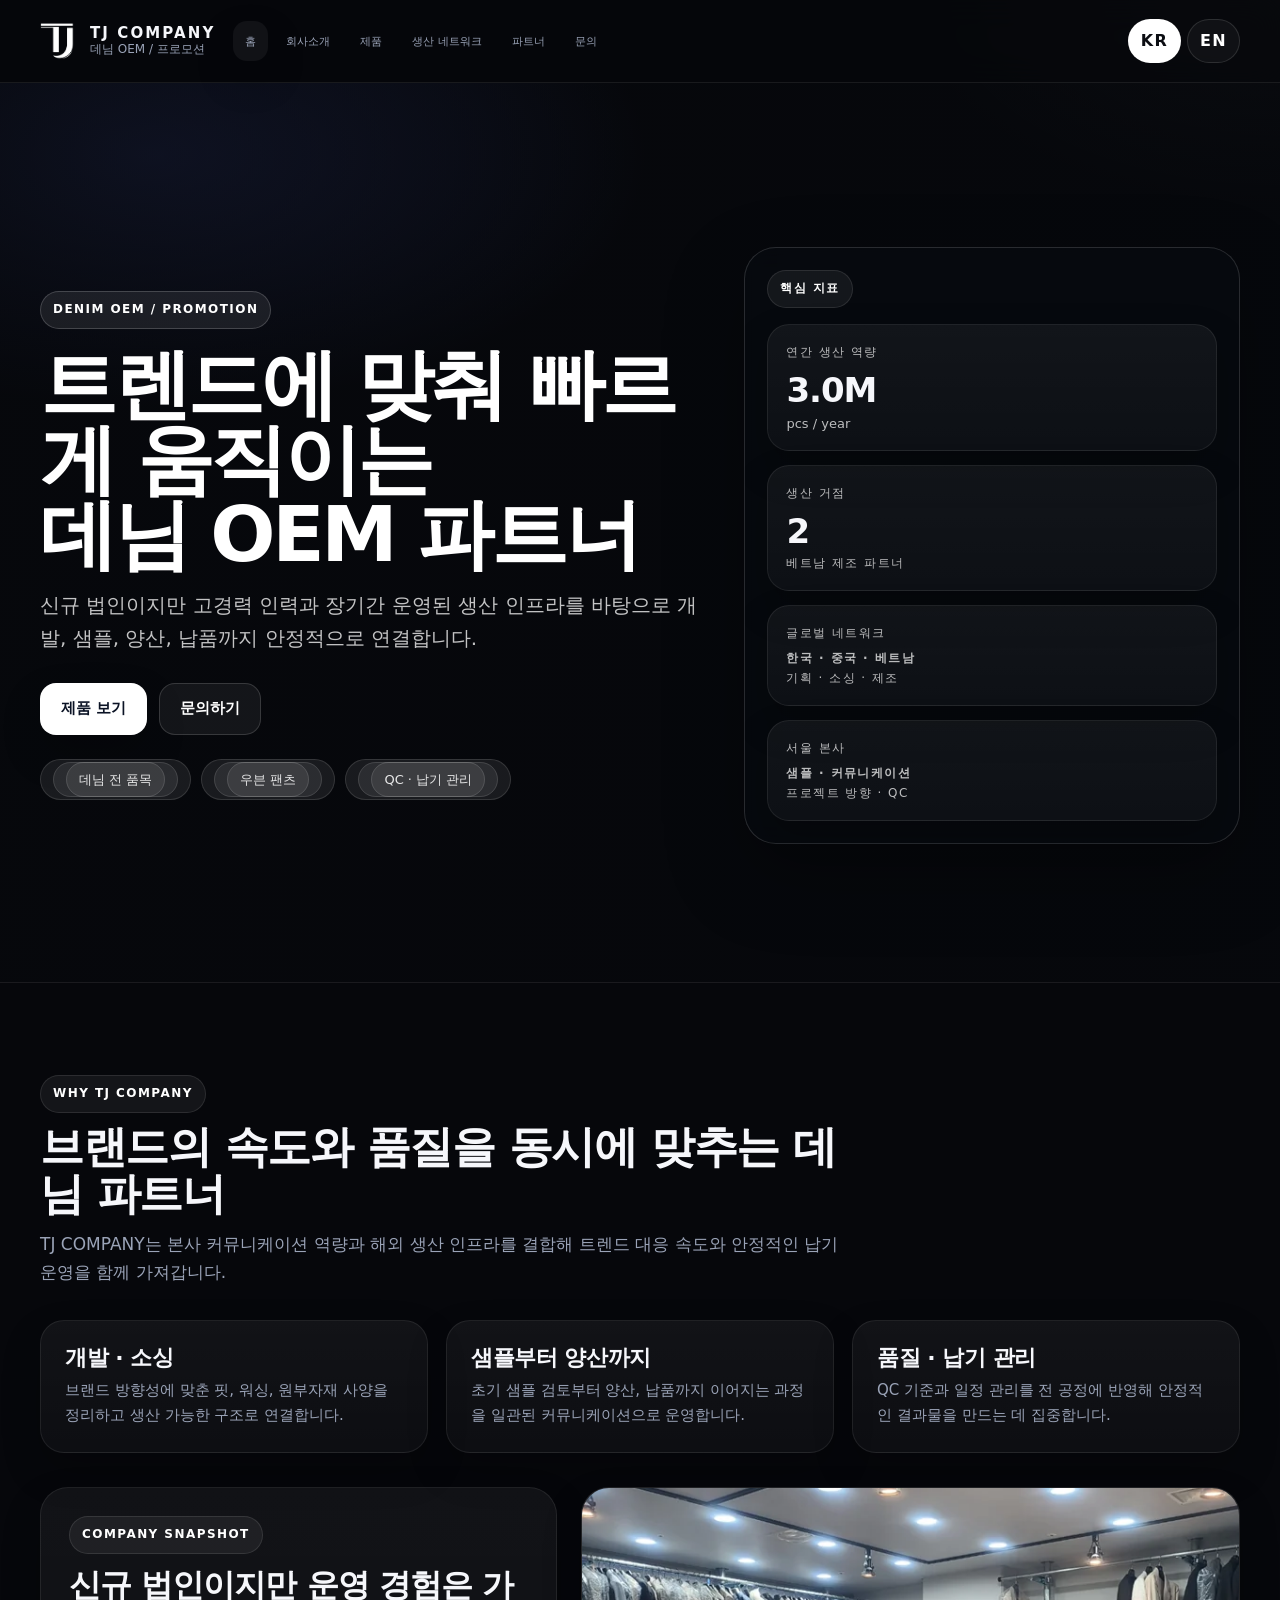
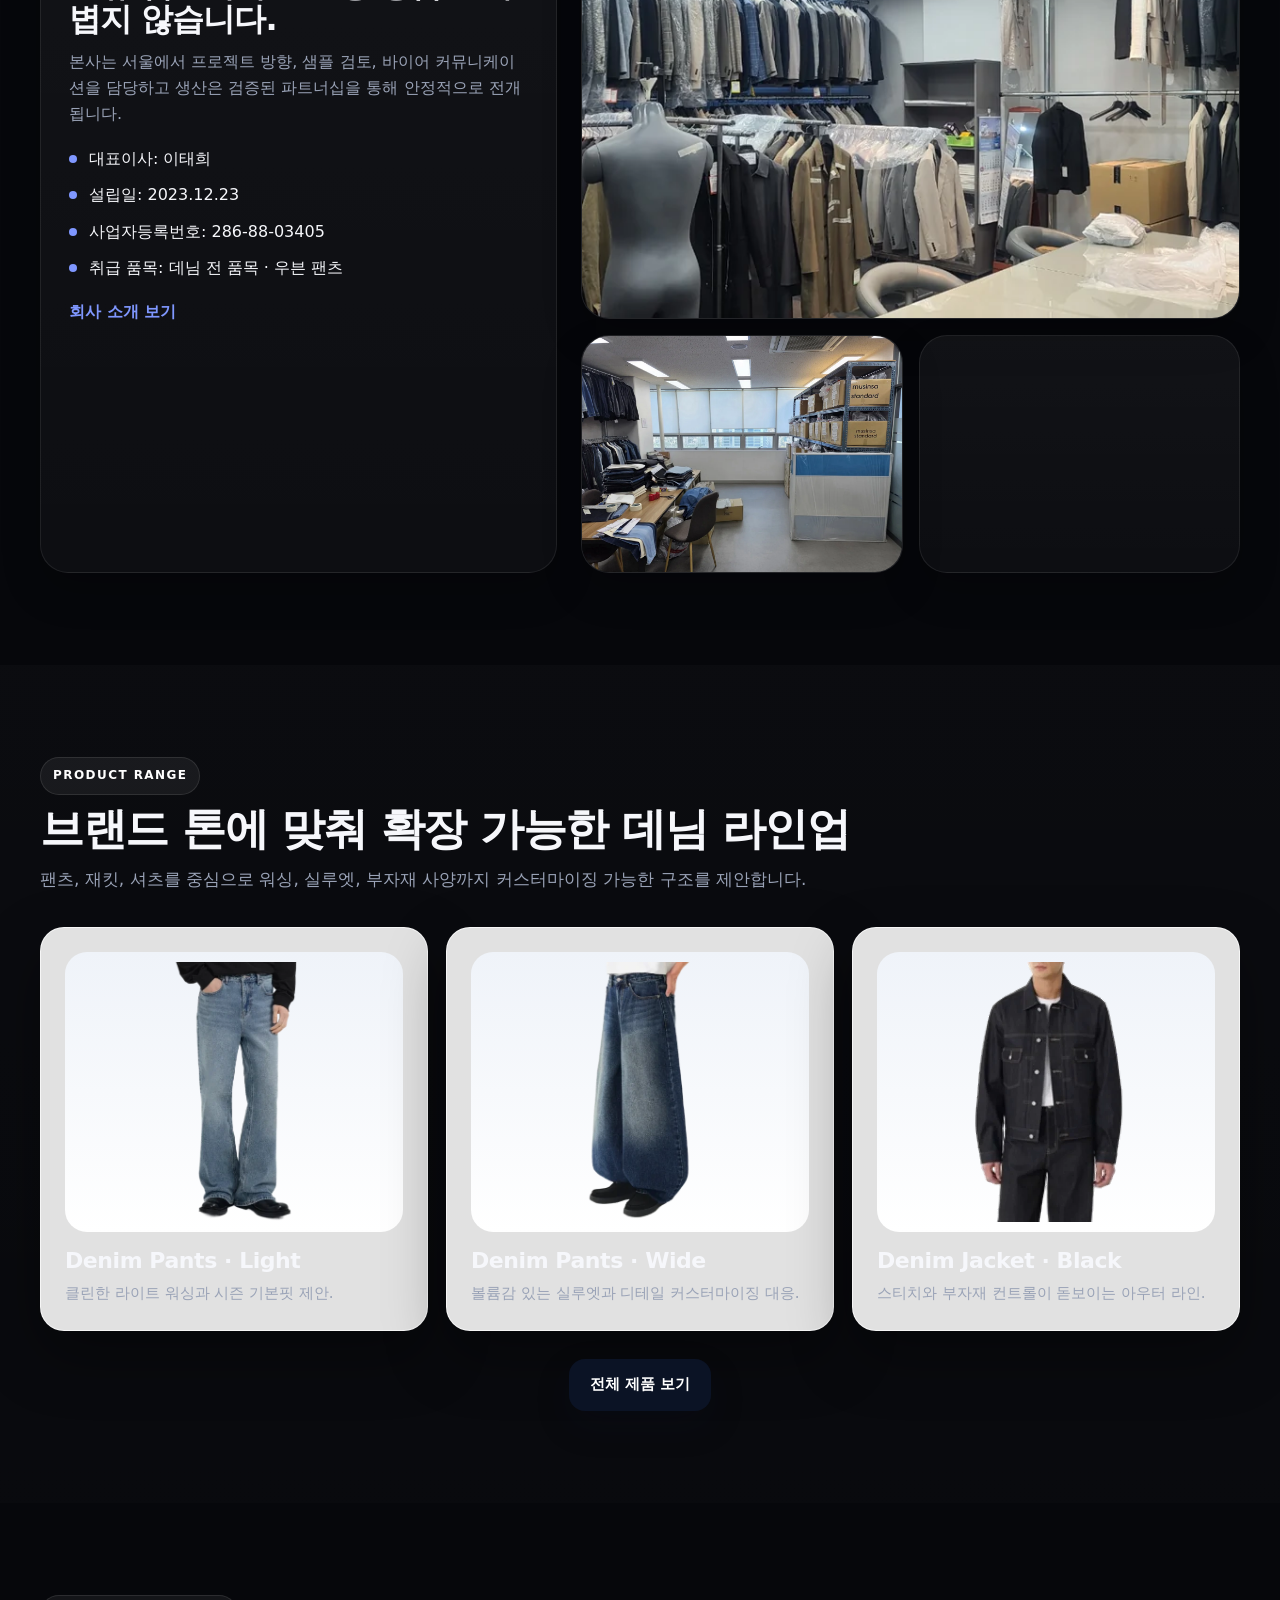
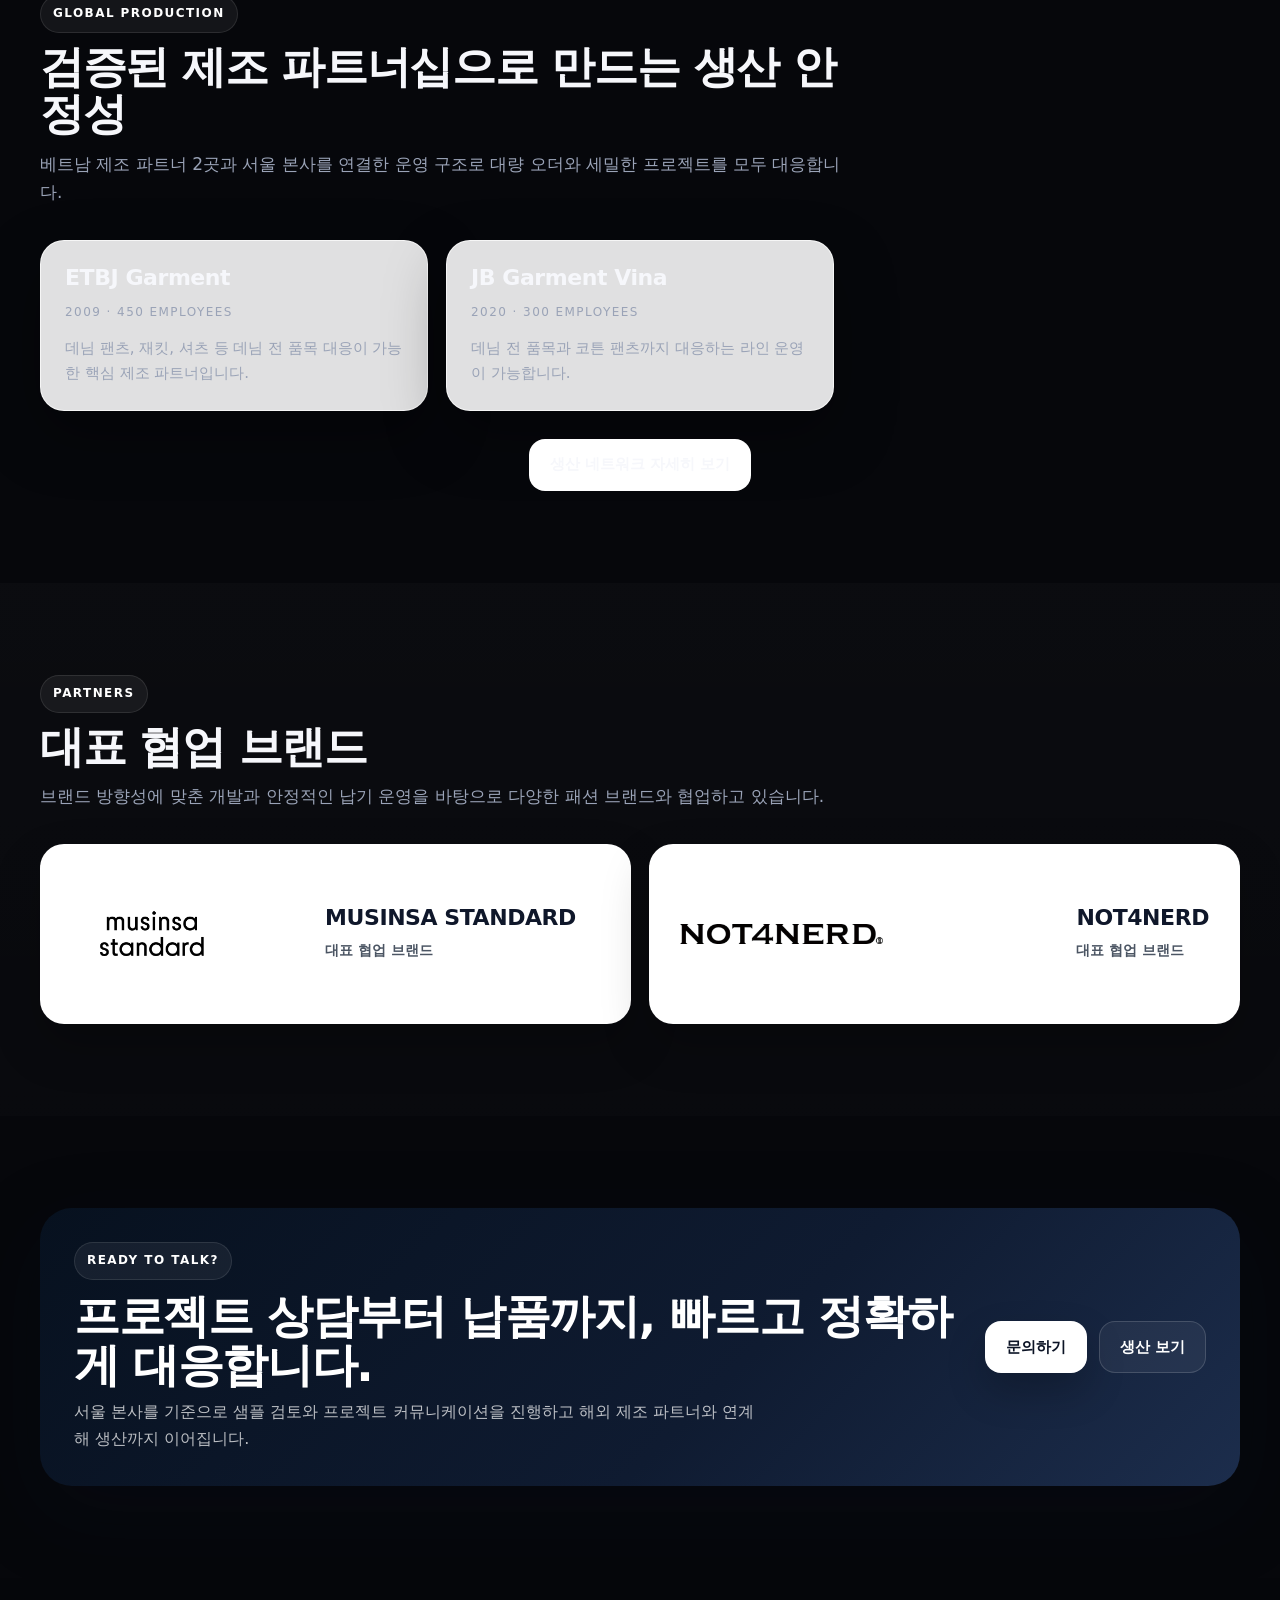
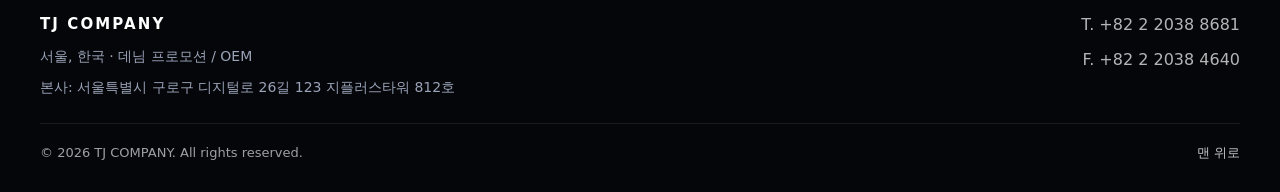
==== commit 7af72c0d: "Redesign product pages and remove Kim Sun Update production figures, simplify product layouts, and r" ====
--- a/index.html
+++ b/index.html
@@ -4,7 +4,7 @@
       <meta charset="utf-8" />
       <meta name="viewport" content="width=device-width, initial-scale=1" />
       <title>TJ COMPANY | Premium Denim OEM Manufacturer</title>
-      <meta name="description" content="TJ COMPANY는 데님 전문 OEM·프로모션 기업으로 4.32M pcs/year 생산 역량과 Korea · China · Vietnam 네트워크를 기반으로 개발부터 납품까지 안정적으로 수행합니다." />
+      <meta name="description" content="TJ COMPANY는 데님 전문 OEM·프로모션 기업으로 3.0M pcs/year 생산 역량과 Korea · China · Vietnam 네트워크를 기반으로 개발부터 납품까지 안정적으로 수행합니다." />
       <meta name="keywords" content="TJ COMPANY,TJ Company,데님 OEM,데님 프로모션,의류 제조,글로벌 생산,베트남 생산,데님 생산,OEM manufacturer,denim manufacturer" />
       <meta name="author" content="TJ COMPANY" />
       <link rel="canonical" href="https://www.tjcompany.co.kr/" />
@@ -22,17 +22,17 @@
           }
         })();
       </script>
-      <link rel="stylesheet" href="assets/css/style.css" />
+      <link rel="stylesheet" href="assets/css/style.css?v=20260921" />
 
       <meta property="og:site_name" content="TJ COMPANY" />
       <meta property="og:title" content="TJ COMPANY | Premium Denim OEM Manufacturer" />
-      <meta property="og:description" content="TJ COMPANY는 데님 전문 OEM·프로모션 기업으로 4.32M pcs/year 생산 역량과 Korea · China · Vietnam 네트워크를 기반으로 개발부터 납품까지 안정적으로 수행합니다." />
+      <meta property="og:description" content="TJ COMPANY는 데님 전문 OEM·프로모션 기업으로 3.0M pcs/year 생산 역량과 Korea · China · Vietnam 네트워크를 기반으로 개발부터 납품까지 안정적으로 수행합니다." />
       <meta property="og:type" content="website" />
       <meta property="og:url" content="https://www.tjcompany.co.kr/" />
       <meta property="og:image" content="https://www.tjcompany.co.kr/assets/img/og-image.jpg" />
       <meta name="twitter:card" content="summary_large_image" />
       <meta name="twitter:title" content="TJ COMPANY | Premium Denim OEM Manufacturer" />
-      <meta name="twitter:description" content="TJ COMPANY는 데님 전문 OEM·프로모션 기업으로 4.32M pcs/year 생산 역량과 Korea · China · Vietnam 네트워크를 기반으로 개발부터 납품까지 안정적으로 수행합니다." />
+      <meta name="twitter:description" content="TJ COMPANY는 데님 전문 OEM·프로모션 기업으로 3.0M pcs/year 생산 역량과 Korea · China · Vietnam 네트워크를 기반으로 개발부터 납품까지 안정적으로 수행합니다." />
       <meta name="twitter:image" content="https://www.tjcompany.co.kr/assets/img/og-image.jpg" />
 
       <script type="application/ld+json">
@@ -127,12 +127,12 @@
       <div class="heroStats">
         <div class="statCard">
           <span><span><span class="i18n-ko">연간 생산 역량</span><span class="i18n-en">Annual capacity</span></span></span>
-          <strong>4.32M</strong>
+          <strong>3.0M</strong>
           <small>pcs / year</small>
         </div>
         <div class="statCard">
           <span><span><span class="i18n-ko">생산 거점</span><span class="i18n-en">Production base</span></span></span>
-          <strong>3</strong>
+          <strong>2</strong>
           <small><span><span class="i18n-ko">베트남 제조 파트너</span><span class="i18n-en">Vietnam manufacturing partners</span></span></small>
         </div>
         <div class="statCard">
@@ -256,10 +256,10 @@
     <div class="sectionIntro">
       <span class="sectionLabel">GLOBAL PRODUCTION</span>
       <h2><span><span class="i18n-ko">검증된 제조 파트너십으로 만드는 생산 안정성</span><span class="i18n-en">Production stability built on proven partnerships.</span></span></h2>
-      <p><span><span class="i18n-ko">베트남 제조 파트너 3곳과 서울 본사를 연결한 운영 구조로 대량 오더와 세밀한 프로젝트를 모두 대응합니다.</span><span class="i18n-en">With three Vietnam manufacturing partners linked to the Seoul head office, TJ COMPANY supports both large-volume orders and more detailed projects.</span></span></p>
-    </div>
-
-    <div class="facilityHighlightGrid">
+      <p><span><span class="i18n-ko">베트남 제조 파트너 2곳과 서울 본사를 연결한 운영 구조로 대량 오더와 세밀한 프로젝트를 모두 대응합니다.</span><span class="i18n-en">With two Vietnam manufacturing partners linked to the Seoul head office, TJ COMPANY supports both large-volume orders and more detailed projects.</span></span></p>
+    </div>
+
+    <div class="facilityHighlightGrid partnerHighlightGrid">
       <article class="facilityHighlight">
   <div class="facilityHead">
     <div>
@@ -278,16 +278,6 @@
     </div>
   </div>
   <p><span><span class="i18n-ko">데님 전 품목과 코튼 팬츠까지 대응하는 라인 운영이 가능합니다.</span><span class="i18n-en">Flexible line operation covering denim all items as well as cotton pants.</span></span></p>
-</article>
-
-      <article class="facilityHighlight">
-  <div class="facilityHead">
-    <div>
-      <h3>Kim Sun</h3>
-      <span>2015 · 230 employees</span>
-    </div>
-  </div>
-  <p><span><span class="i18n-ko">안정적인 라인 운영과 후가공 대응으로 다양한 프로젝트를 지원합니다.</span><span class="i18n-en">Supports a wide range of projects through stable line operation and post-processing response.</span></span></p>
 </article>
 
     </div>
--- a/assets/css/style.css
+++ b/assets/css/style.css
@@ -714,27 +714,45 @@
 }
 .productCard{
   display:grid;
-  grid-template-columns:minmax(0, .84fr) minmax(0, 1fr);
+  grid-template-columns:minmax(280px, .78fr) minmax(0, 1fr);
   gap:0;
-  background:#fff;
-  border:1px solid var(--line);
-  border-radius:28px;
+  background:linear-gradient(180deg, rgba(255,255,255,.98), rgba(247,250,255,.96));
+  border:1px solid rgba(255,255,255,.78);
+  border-radius:32px;
   overflow:hidden;
-  box-shadow:var(--shadow);
+  box-shadow:0 26px 70px rgba(15, 23, 42, .16);
+  position:relative;
+}
+.productCard::after{
+  content:"";
+  position:absolute;
+  inset:0;
+  border-radius:32px;
+  pointer-events:none;
+  box-shadow:inset 0 1px 0 rgba(255,255,255,.78);
 }
 .productVisual{
-  background:linear-gradient(180deg, #f3f6fb, #ffffff);
-  padding:22px;
+  background:
+    radial-gradient(320px 180px at 50% 18%, rgba(44,99,255,.10), transparent 65%),
+    linear-gradient(180deg, #eef3fb, #ffffff 78%);
+  padding:28px 30px;
   display:flex;
   align-items:center;
   justify-content:center;
 }
 .productVisual img{
-  max-height:320px;
+  width:auto;
+  max-width:84%;
+  max-height:260px;
   object-fit:contain;
+  margin:auto;
+  filter:drop-shadow(0 20px 34px rgba(15, 23, 42, .12));
 }
 .productBody{
-  padding:26px;
+  padding:30px 30px 28px;
+  display:flex;
+  flex-direction:column;
+  justify-content:center;
 }
 .productBody h2{
   margin:12px 0 10px;
@@ -745,6 +763,15 @@
 .productBody p{
   margin:0;
   color:var(--muted);
+}
+
+.productBody .pillRow{
+  margin-top:18px;
+}
+.productBody .pill{
+  background:rgba(44, 99, 255, .08);
+  border-color:rgba(44, 99, 255, .14);
+  color:#17306a;
 }
 
 .facilitySection{
@@ -1099,3 +1126,310 @@
 @media (max-width:980px){.langSwitch{display:none}.mobileLang{display:flex}.officeGrid,.productionShowcase,.partnerHeroWall,.partnerGrid{grid-template-columns:1fr}.slideCard{grid-template-columns:1fr; padding:20px}.slideVisual img{min-height:380px}}
 @media (max-width:720px){.officeGrid{grid-template-columns:1fr 1fr}.miniGrid{grid-template-columns:repeat(2,1fr)}}
 @media (max-width:560px){.officeGrid{grid-template-columns:1fr}.slideVisual img{min-height:280px}}
+
+
+
+/* ===== final content refinement ===== */
+
+.homeHero{
+  min-height:100vh;
+}
+.homeHero video{
+  filter:brightness(.82) saturate(1.08);
+  transform:scale(1.03);
+}
+.heroOverlay{
+  background:
+    linear-gradient(90deg, rgba(6,8,12,.68), rgba(6,8,12,.42) 46%, rgba(6,8,12,.70)),
+    radial-gradient(900px 460px at 12% 8%, rgba(98,120,255,.22), transparent 55%);
+}
+.heroPanel{
+  background:rgba(9,12,18,.52);
+  border-color:rgba(255,255,255,.14);
+}
+.heroCopy h1 span,
+.pageHero h1 span{
+  display:block;
+}
+.pageHero.darkHero{
+  padding:150px 0 76px;
+  background:
+    radial-gradient(900px 440px at 10% 0%, rgba(80,120,255,.24), transparent 55%),
+    linear-gradient(135deg, #06070b, #0b1018 54%, #131a26);
+}
+.pageHero.darkHero p{
+  color:rgba(255,255,255,.74);
+}
+.pageHero.darkHero .sectionLabel{
+  background:rgba(255,255,255,.08);
+  border-color:rgba(255,255,255,.12);
+  color:#fff;
+}
+.heroLead span,
+.sectionIntro h2 span,
+.featureCard h3 span,
+.infoCard h2 span,
+.infoList dt span,
+.infoList dd span,
+.orgCard h3 span,
+.orgCard p span,
+.contactCard h2 span,
+.contactInfo p span,
+.mutedBlock span,
+.footerText span,
+.footerBottom a span,
+.logoCard p span,
+.logoCard h2 span,
+.textPanel h3 span,
+.textPanel p span,
+.checkList li span,
+.ctaPanel h2 span,
+.ctaPanel p span{
+  display:inline;
+}
+
+.logoCard.logoLight{
+  background:#ffffff;
+  color:#0f172a;
+  border:1px solid rgba(255,255,255,.92);
+  box-shadow:0 22px 48px rgba(0,0,0,.22);
+}
+.logoCard.logoLight h2{
+  color:#0f172a;
+}
+.logoCard.logoLight p,
+.logoCard.logoLight span{
+  color:#4b5563;
+}
+.logoCard.logoLight img{
+  filter:none;
+}
+.homePartners .logoCard.logoLight{
+  padding:30px;
+  align-items:center;
+}
+.logoFocus{
+  min-height:280px;
+  justify-content:flex-start;
+  gap:24px;
+}
+.logoStage{
+  min-height:120px;
+  display:flex;
+  align-items:center;
+  justify-content:center;
+  padding:8px 0;
+}
+.logoStage img{
+  width:min(240px, 100%);
+  max-height:82px;
+  object-fit:contain;
+}
+.logoStage img.logoNordisk{
+  max-height:108px;
+  width:min(180px, 78%);
+}
+.partnerLogoWall{
+  display:grid;
+  grid-template-columns:repeat(2, minmax(0,1fr));
+  gap:20px;
+}
+
+.networkSlider{
+  position:relative;
+  overflow:hidden;
+}
+.networkTrack{
+  display:flex;
+  transition:transform .42s ease;
+}
+.networkSlide{
+  min-width:100%;
+  display:grid;
+  grid-template-columns:minmax(0, .92fr) minmax(0, 1.08fr);
+  gap:22px;
+  align-items:stretch;
+}
+.networkInfo{
+  padding:30px;
+  border-radius:28px;
+  background:linear-gradient(180deg, rgba(255,255,255,.05), rgba(255,255,255,.03));
+  border:1px solid rgba(255,255,255,.08);
+  box-shadow:var(--shadow-soft);
+}
+.networkInfo h2{
+  margin:14px 0 12px;
+  font-size:clamp(30px, 4vw, 42px);
+  line-height:1.05;
+  letter-spacing:-.03em;
+}
+.networkInfo p{
+  margin:0;
+  color:var(--muted);
+}
+.networkFacts{
+  display:grid;
+  gap:14px;
+  margin:24px 0 0;
+}
+.networkFacts div{
+  display:grid;
+  grid-template-columns:120px 1fr;
+  gap:16px;
+  padding-top:14px;
+  border-top:1px solid rgba(255,255,255,.08);
+}
+.networkFacts dt{
+  font-weight:800;
+}
+.networkFacts dd{
+  margin:0;
+  color:var(--muted);
+}
+.networkVisual{
+  display:grid;
+  grid-template-columns:minmax(0, 1.12fr) minmax(0, .88fr);
+  gap:14px;
+}
+.primaryShot,
+.thumbShot{
+  all:unset;
+  display:block;
+  cursor:pointer;
+  border-radius:24px;
+  overflow:hidden;
+  background:#11151d;
+  border:1px solid rgba(255,255,255,.08);
+  box-shadow:var(--shadow-soft);
+}
+.primaryShot img{
+  width:100%;
+  height:100%;
+  min-height:380px;
+  object-fit:cover;
+}
+.thumbStack{
+  display:grid;
+  gap:14px;
+  grid-template-columns:1fr 1fr;
+  grid-auto-rows:minmax(0, 1fr);
+}
+.thumbShot img{
+  width:100%;
+  height:100%;
+  min-height:183px;
+  object-fit:cover;
+}
+.capabilityCard .strengthList{
+  list-style:none;
+  padding:0;
+  margin:18px 0 0;
+  display:grid;
+  gap:10px;
+}
+.capabilityCard .strengthList li{
+  position:relative;
+  padding-left:18px;
+  color:var(--muted);
+}
+.capabilityCard .strengthList li::before{
+  content:"";
+  width:7px;
+  height:7px;
+  border-radius:50%;
+  background:#8aa0ff;
+  position:absolute;
+  left:0;
+  top:.72em;
+}
+.capabilitySlider .slideMeta{
+  justify-content:flex-start;
+}
+.capabilitySlider .slideMeta h2{
+  line-height:1.04;
+}
+
+.inquiryForm input,
+.inquiryForm select,
+.inquiryForm textarea{
+  background:rgba(255,255,255,.96);
+  color:#0f172a;
+}
+.inquiryForm option{
+  color:#0f172a;
+}
+.inquiryForm label span{
+  color:#f8fafc;
+}
+
+.footerMeta a,
+.footerMeta span{
+  color:rgba(255,255,255,.70);
+}
+.footerBottom a{
+  color:rgba(255,255,255,.76);
+}
+
+@media (max-width: 1100px){
+  .networkSlide{
+    grid-template-columns:1fr;
+  }
+  .networkFacts div{
+    grid-template-columns:1fr;
+    gap:6px;
+  }
+}
+
+@media (max-width: 980px){
+  .partnerLogoWall{
+    grid-template-columns:1fr;
+  }
+  .networkVisual{
+    grid-template-columns:1fr;
+  }
+  .thumbStack{
+    grid-template-columns:repeat(3, 1fr);
+  }
+  .primaryShot img{
+    min-height:300px;
+  }
+  .thumbShot img{
+    min-height:140px;
+  }
+}
+
+@media (max-width: 640px){
+  .pageHero.darkHero{
+    padding:128px 0 58px;
+  }
+  .logoFocus{
+    min-height:240px;
+    gap:18px;
+  }
+  .networkInfo{
+    padding:22px;
+    border-radius:22px;
+  }
+  .networkInfo h2{
+    font-size:28px;
+  }
+  .thumbStack{
+    grid-template-columns:1fr 1fr;
+  }
+  .primaryShot img{
+    min-height:240px;
+  }
+}
+
+@media (max-width: 820px){
+  .productCard{
+    grid-template-columns:1fr;
+  }
+  .productVisual{
+    padding:24px 24px 10px;
+  }
+  .productVisual img{
+    max-width:72%;
+    max-height:220px;
+  }
+}
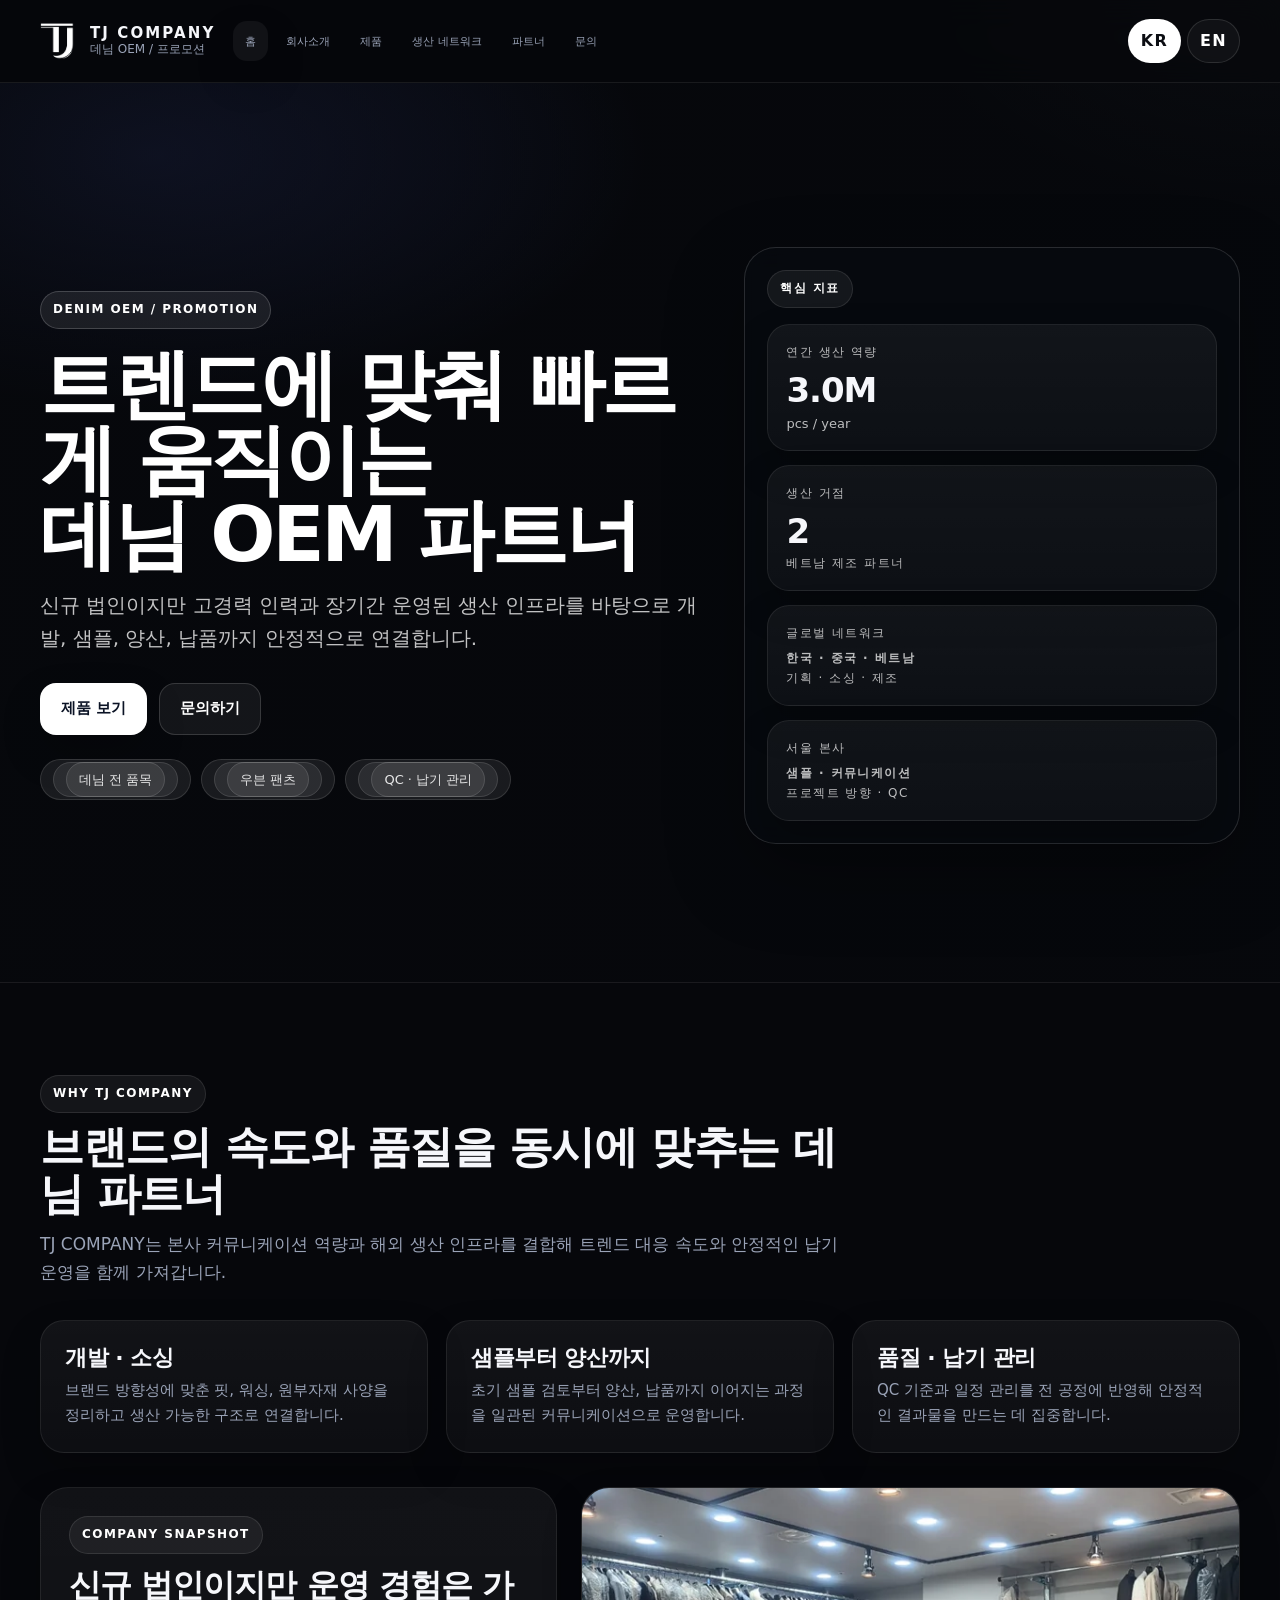
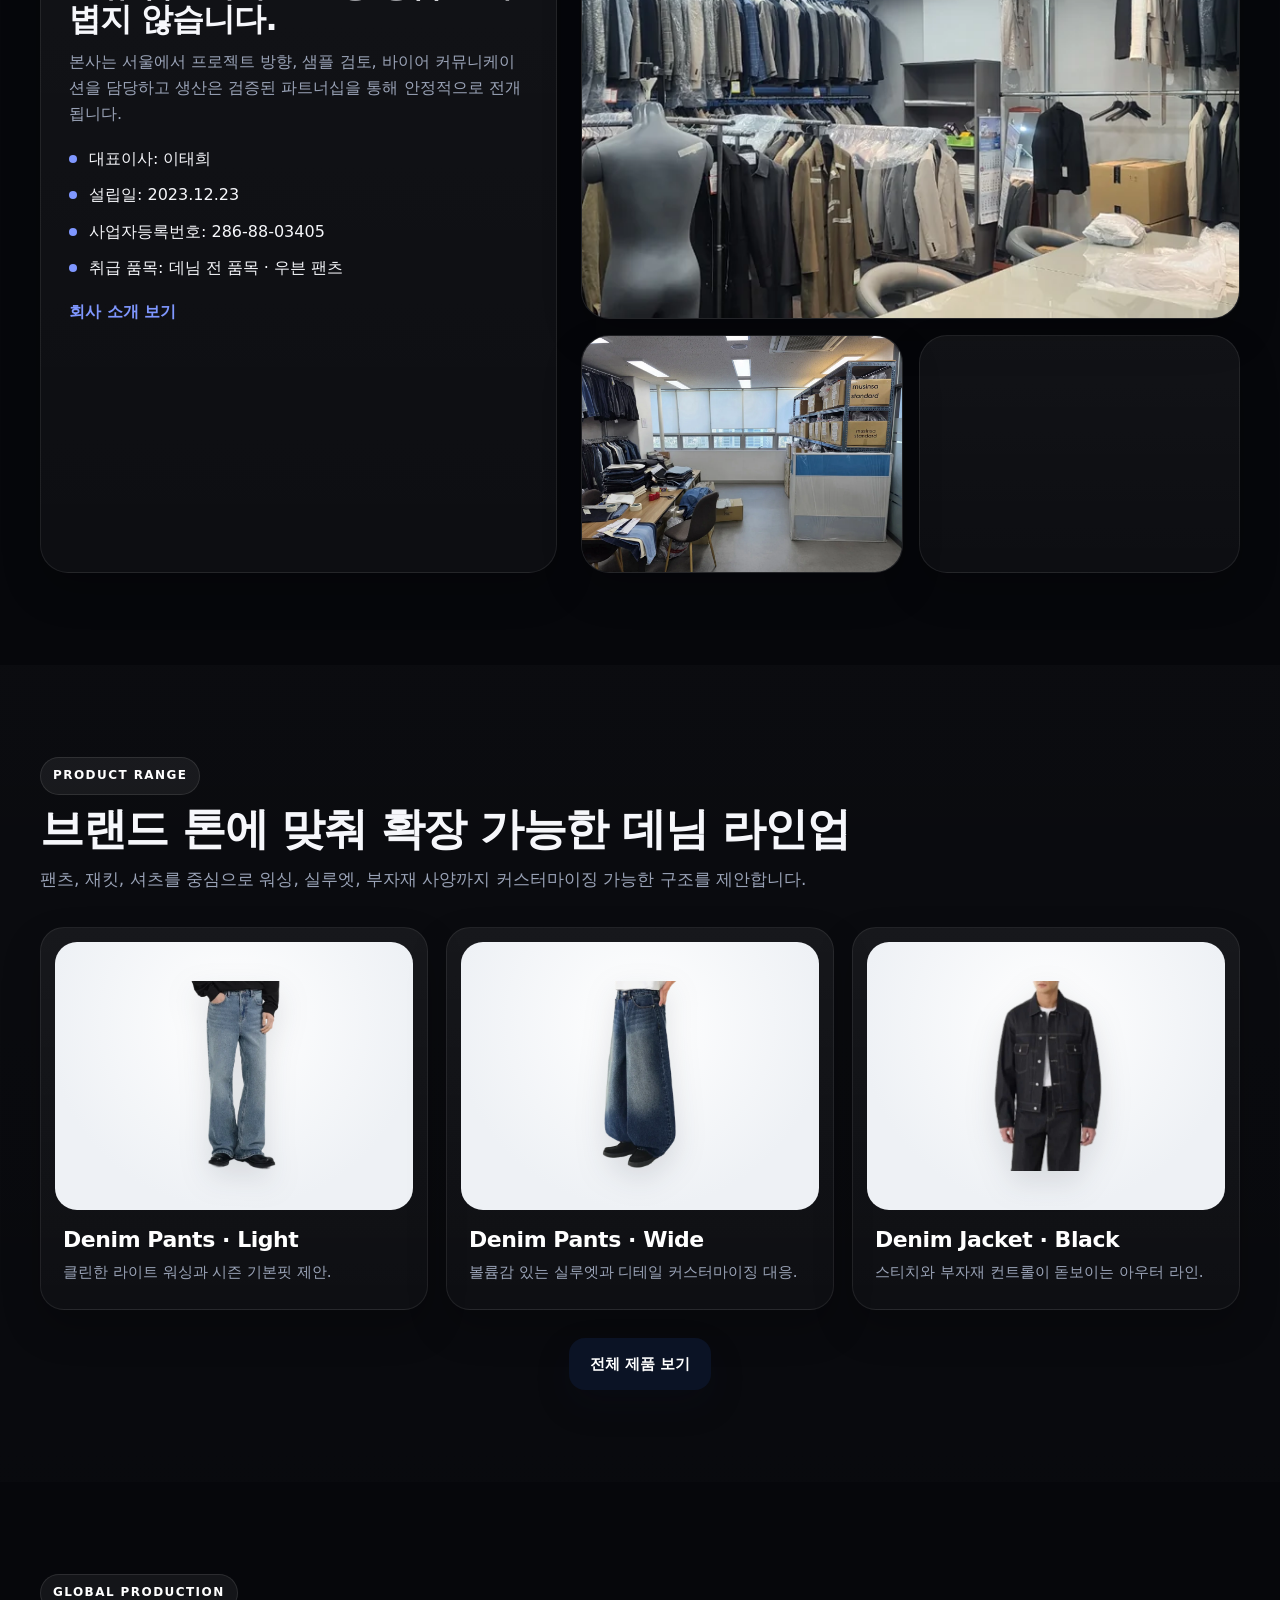
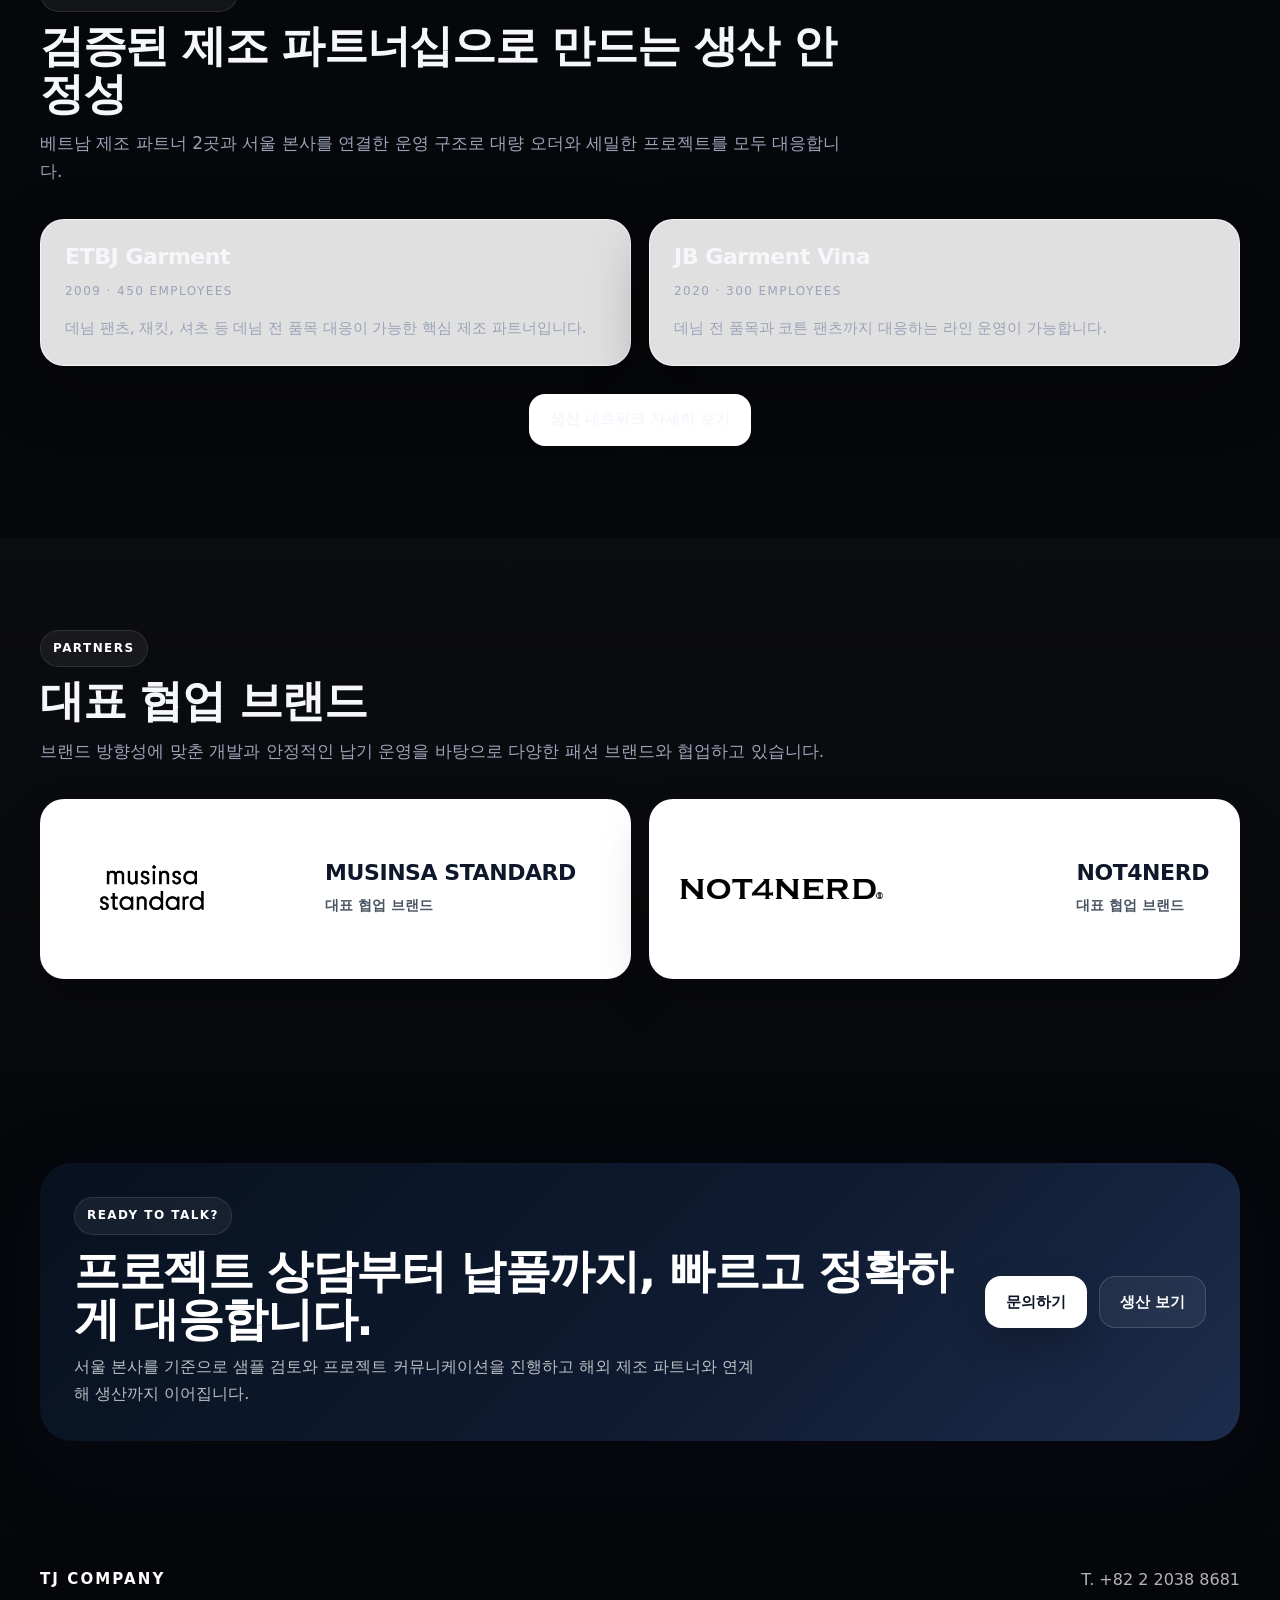
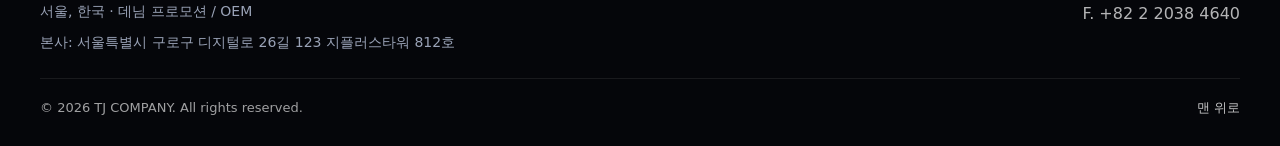
==== commit 4817674b: "Refresh stylesheet cache version" ====
--- a/index.html
+++ b/index.html
@@ -22,7 +22,7 @@
           }
         })();
       </script>
-      <link rel="stylesheet" href="assets/css/style.css?v=20260921" />
+      <link rel="stylesheet" href="assets/css/style.css?v=20260921-2" />
 
       <meta property="og:site_name" content="TJ COMPANY" />
       <meta property="og:title" content="TJ COMPANY | Premium Denim OEM Manufacturer" />
--- a/assets/css/style.css
+++ b/assets/css/style.css
@@ -1433,3 +1433,237 @@
     max-height:220px;
   }
 }
+
+/* ===== 2026 catalog and performance refinement ===== */
+
+.productCatalog{
+  display:grid;
+  grid-template-columns:repeat(3, minmax(0, 1fr));
+  gap:20px;
+  align-items:start;
+}
+.catalogCard{
+  overflow:hidden;
+  border:1px solid rgba(255,255,255,.09);
+  border-radius:26px;
+  background:linear-gradient(180deg, rgba(255,255,255,.06), rgba(255,255,255,.025));
+  box-shadow:0 20px 48px rgba(0,0,0,.24);
+  transition:transform .25s ease, border-color .25s ease, box-shadow .25s ease;
+}
+.catalogCard:hover{
+  transform:translateY(-4px);
+  border-color:rgba(255,255,255,.18);
+  box-shadow:0 28px 64px rgba(0,0,0,.30);
+}
+.catalogVisual{
+  position:relative;
+  display:flex;
+  align-items:center;
+  justify-content:center;
+  aspect-ratio:4 / 3;
+  padding:28px;
+  overflow:hidden;
+  background:
+    radial-gradient(circle at 50% 34%, #fff 0, #f5f7fa 48%, #e8ecf2 100%);
+}
+.catalogVisual picture{
+  display:flex;
+  width:100%;
+  height:100%;
+  align-items:center;
+  justify-content:center;
+}
+.catalogVisual img{
+  width:100%;
+  height:100%;
+  object-fit:contain;
+  filter:drop-shadow(0 14px 18px rgba(23,31,45,.14));
+  transition:transform .3s ease;
+}
+.catalogCard:hover .catalogVisual img{transform:scale(1.025)}
+.catalogNo{
+  position:absolute;
+  top:16px;
+  right:18px;
+  z-index:1;
+  color:#667085;
+  font-size:12px;
+  font-weight:900;
+  letter-spacing:.16em;
+}
+.catalogBody{padding:22px 22px 24px}
+.catalogCategory{
+  display:block;
+  margin-bottom:9px;
+  color:#92a6ff;
+  font-size:11px;
+  font-weight:900;
+  letter-spacing:.17em;
+}
+.catalogBody h2{
+  margin:0 0 10px;
+  font-size:23px;
+  line-height:1.15;
+  letter-spacing:-.025em;
+}
+.catalogBody p{
+  min-height:44px;
+  margin:0;
+  color:var(--muted);
+  font-size:14px;
+  line-height:1.55;
+}
+.catalogTags{
+  display:flex;
+  flex-wrap:wrap;
+  gap:7px;
+  margin-top:17px;
+}
+.catalogTags > span{
+  padding:7px 10px;
+  border:1px solid rgba(255,255,255,.09);
+  border-radius:999px;
+  background:rgba(255,255,255,.045);
+  color:#cbd2df;
+  font-size:11px;
+  font-weight:750;
+}
+
+.productPreviewCard{
+  padding:14px;
+  overflow:hidden;
+  border:1px solid rgba(255,255,255,.08);
+  background:linear-gradient(180deg, rgba(255,255,255,.055), rgba(255,255,255,.025));
+  box-shadow:var(--shadow-soft);
+}
+.productPreviewCard picture{
+  min-height:0;
+  aspect-ratio:4 / 3;
+  margin-bottom:0;
+  padding:22px;
+  background:radial-gradient(circle at 50% 30%, #fff, #eef1f5 72%);
+}
+.productPreviewCard img{
+  width:100%;
+  height:100%;
+  max-height:190px;
+  filter:drop-shadow(0 12px 15px rgba(23,31,45,.13));
+}
+.productPreviewCard > div{padding:17px 8px 10px}
+.productPreviewCard h3{color:#fff}
+
+.partnerHighlightGrid,
+.productionLocationGrid{
+  grid-template-columns:repeat(2, minmax(0, 1fr));
+}
+
+.networkVisual{
+  height:420px;
+  align-self:start;
+}
+.primaryShot img,
+.thumbShot img{
+  min-height:0;
+}
+
+.capabilityGrid{
+  display:grid;
+  grid-template-columns:repeat(2, minmax(0, 1fr));
+  gap:18px;
+}
+.capabilityTile{
+  display:grid;
+  grid-template-columns:160px minmax(0, 1fr);
+  min-height:240px;
+  overflow:hidden;
+  border:1px solid rgba(255,255,255,.09);
+  border-radius:24px;
+  background:linear-gradient(135deg, rgba(255,255,255,.06), rgba(255,255,255,.025));
+  box-shadow:var(--shadow-soft);
+}
+.capabilityVisual{
+  display:flex;
+  align-items:center;
+  justify-content:center;
+  padding:22px 16px;
+  background:linear-gradient(160deg, #f7f8fa, #e9edf3);
+}
+.capabilityVisual picture{
+  display:flex;
+  width:100%;
+  height:100%;
+  align-items:center;
+  justify-content:center;
+}
+.capabilityVisual img{
+  width:100%;
+  height:100%;
+  max-height:196px;
+  object-fit:contain;
+  filter:drop-shadow(0 10px 14px rgba(23,31,45,.12));
+}
+.capabilityContent{
+  display:flex;
+  flex-direction:column;
+  justify-content:center;
+  padding:24px;
+}
+.capabilityContent h3{
+  margin:0 0 9px;
+  font-size:24px;
+  line-height:1.12;
+  letter-spacing:-.025em;
+}
+.capabilityContent p{
+  margin:0;
+  color:var(--muted);
+  font-size:14px;
+}
+.capabilityContent ul{
+  display:flex;
+  flex-wrap:wrap;
+  gap:7px;
+  margin:16px 0 0;
+  padding:0;
+  list-style:none;
+}
+.capabilityContent li{
+  padding:6px 9px;
+  border:1px solid rgba(255,255,255,.08);
+  border-radius:999px;
+  color:#cbd2df;
+  font-size:11px;
+}
+
+@media (max-width: 1040px){
+  .productCatalog{grid-template-columns:repeat(2, minmax(0, 1fr))}
+  .capabilityGrid{grid-template-columns:1fr}
+}
+
+@media (max-width: 980px){
+  .networkVisual{height:auto}
+  .primaryShot img{min-height:300px}
+  .thumbShot img{min-height:140px}
+}
+
+@media (max-width: 680px){
+  .productCatalog{grid-template-columns:1fr}
+  .catalogVisual{aspect-ratio:5 / 3; padding:24px}
+  .catalogBody p{min-height:0}
+  .partnerHighlightGrid,
+  .productionLocationGrid{grid-template-columns:1fr}
+  .capabilityTile{
+    grid-template-columns:118px minmax(0, 1fr);
+    min-height:210px;
+  }
+  .capabilityVisual{padding:18px 12px}
+  .capabilityVisual img{max-height:168px}
+  .capabilityContent{padding:20px}
+  .capabilityContent h3{font-size:21px}
+}
+
+@media (max-width: 440px){
+  .capabilityTile{grid-template-columns:1fr}
+  .capabilityVisual{height:190px}
+  .capabilityContent{padding:20px 20px 22px}
+}
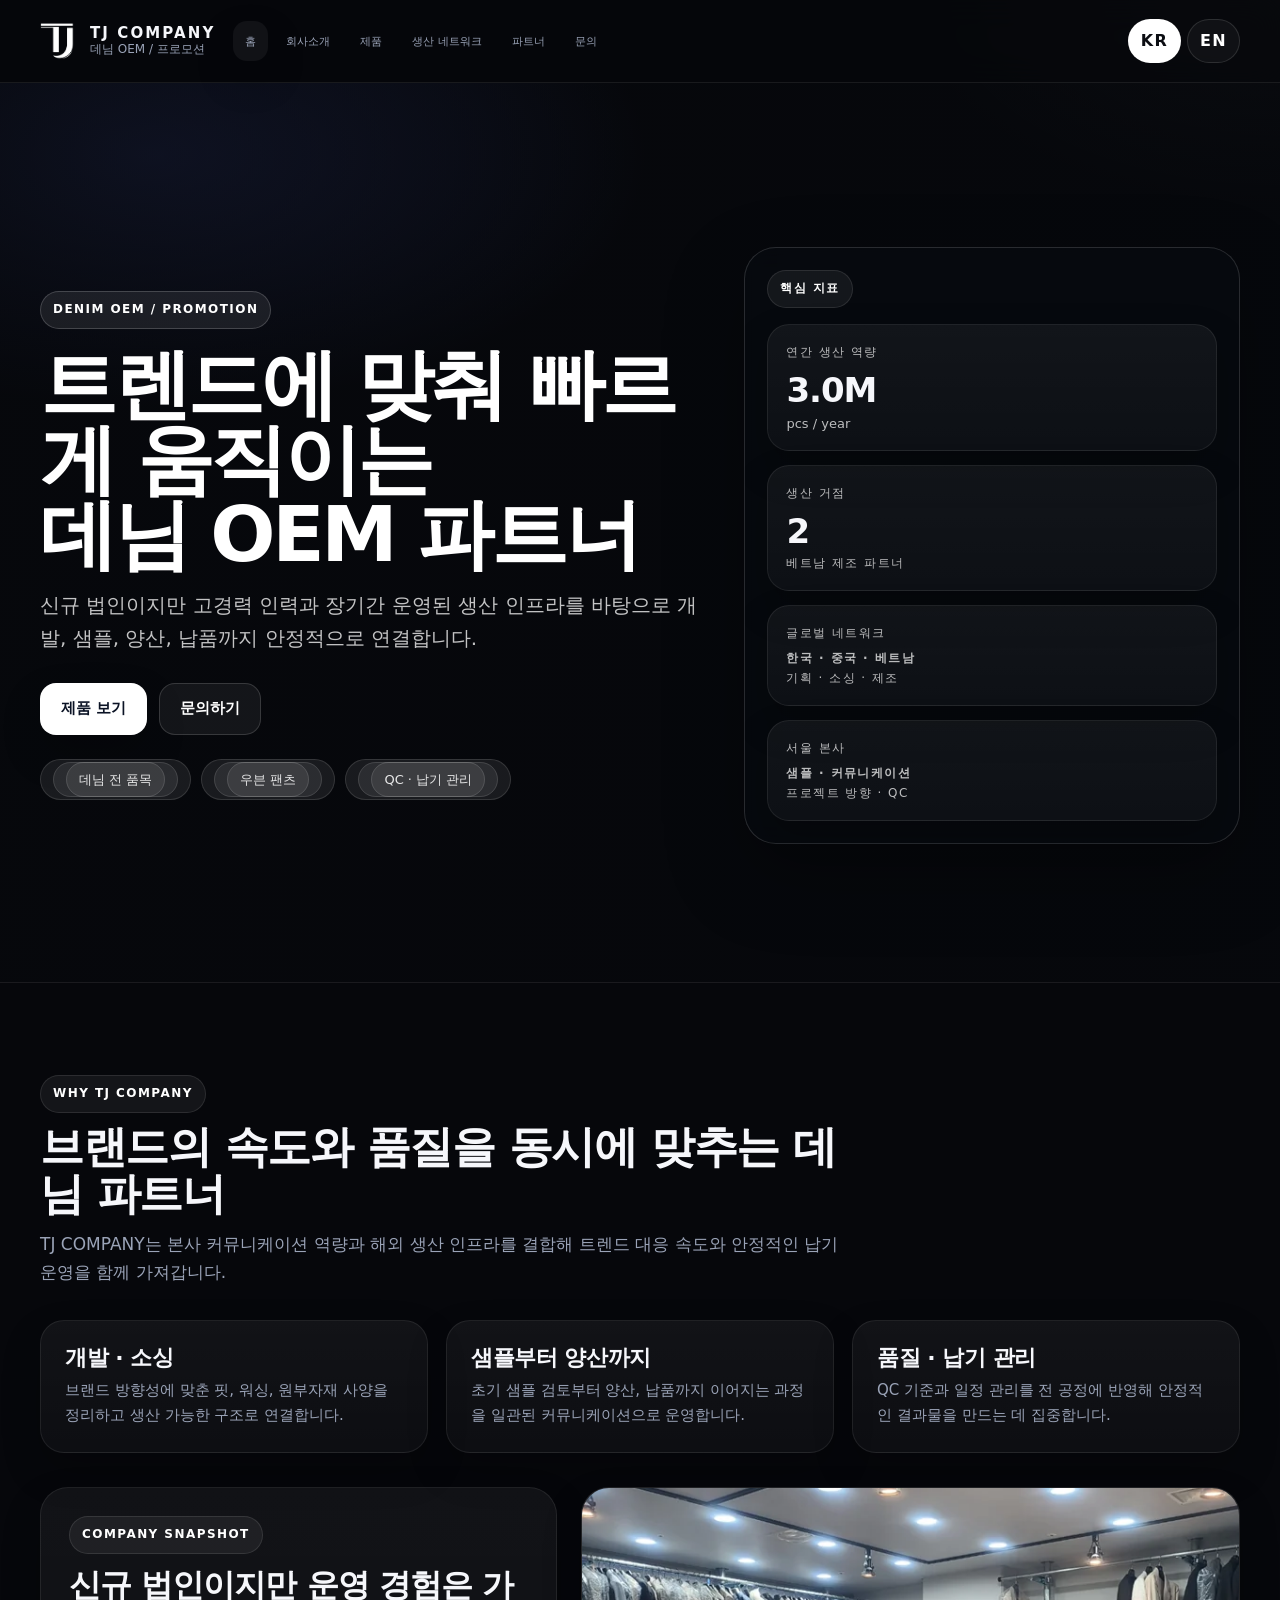
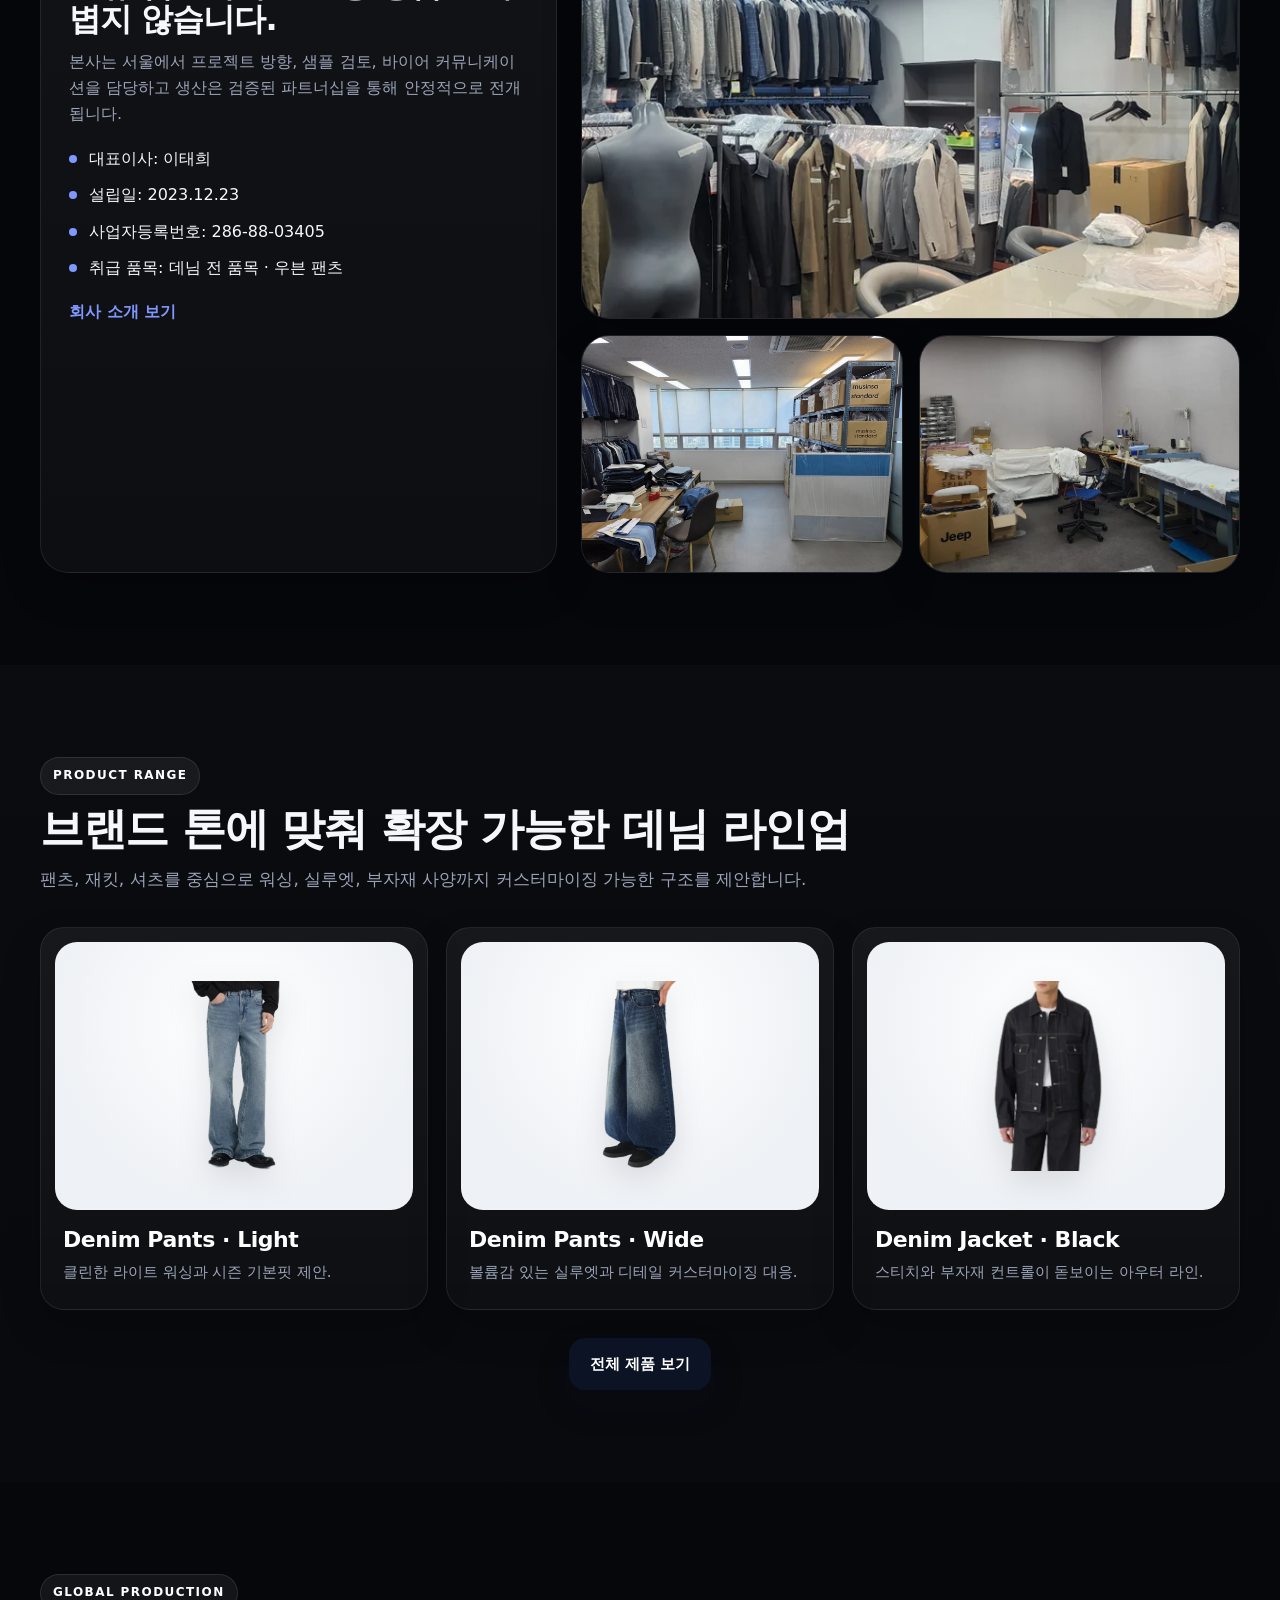
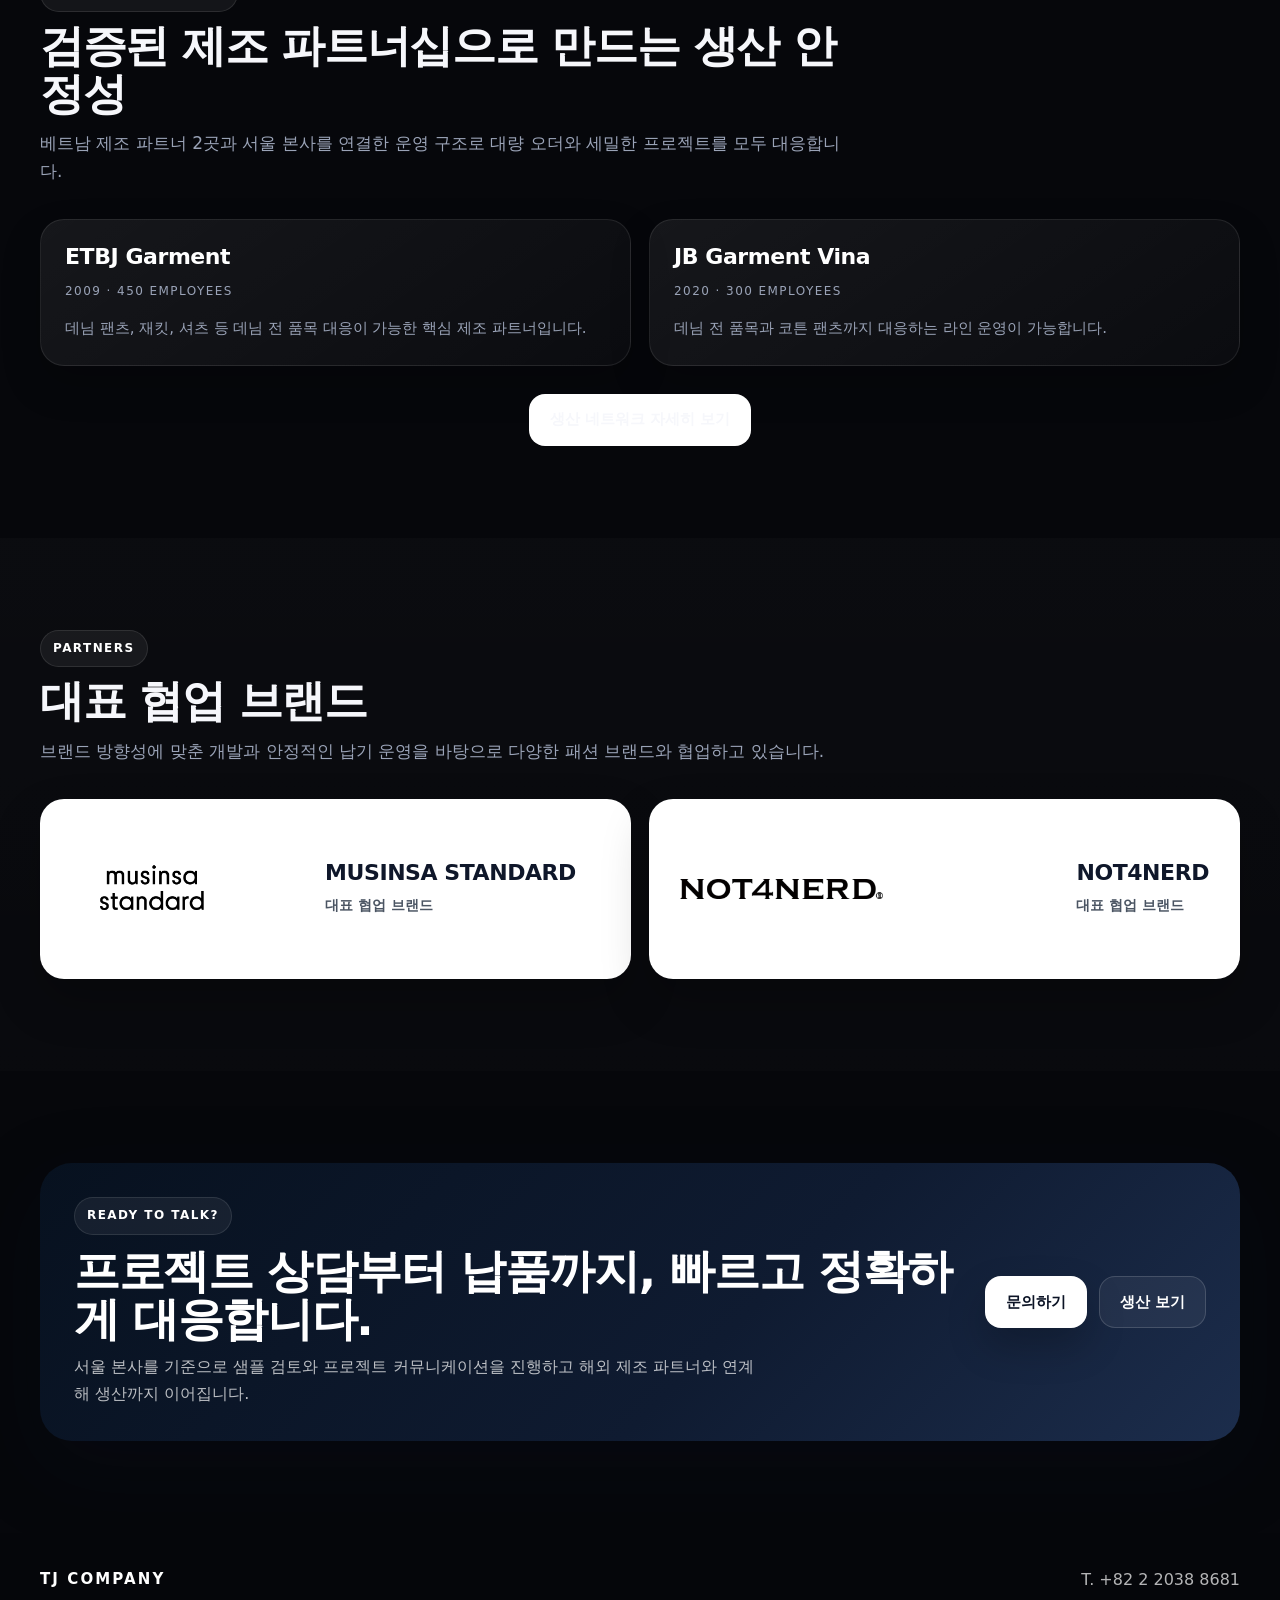
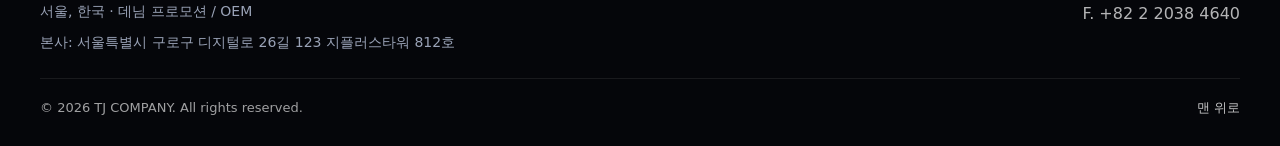
==== commit 1c6faa45: "Finalize stylesheet cache key" ====
--- a/index.html
+++ b/index.html
@@ -22,7 +22,7 @@
           }
         })();
       </script>
-      <link rel="stylesheet" href="assets/css/style.css?v=20260921-2" />
+      <link rel="stylesheet" href="assets/css/style.css?v=20260921-3" />
 
       <meta property="og:site_name" content="TJ COMPANY" />
       <meta property="og:title" content="TJ COMPANY | Premium Denim OEM Manufacturer" />
--- a/assets/css/style.css
+++ b/assets/css/style.css
@@ -1556,6 +1556,13 @@
 .productionLocationGrid{
   grid-template-columns:repeat(2, minmax(0, 1fr));
 }
+.facilityHighlight{
+  border-color:rgba(255,255,255,.09);
+  background:linear-gradient(145deg, rgba(255,255,255,.065), rgba(255,255,255,.025));
+  box-shadow:var(--shadow-soft);
+}
+.facilityHighlight h3{color:#fff}
+.facilityHighlight p{color:var(--muted)}
 
 .networkVisual{
   height:420px;
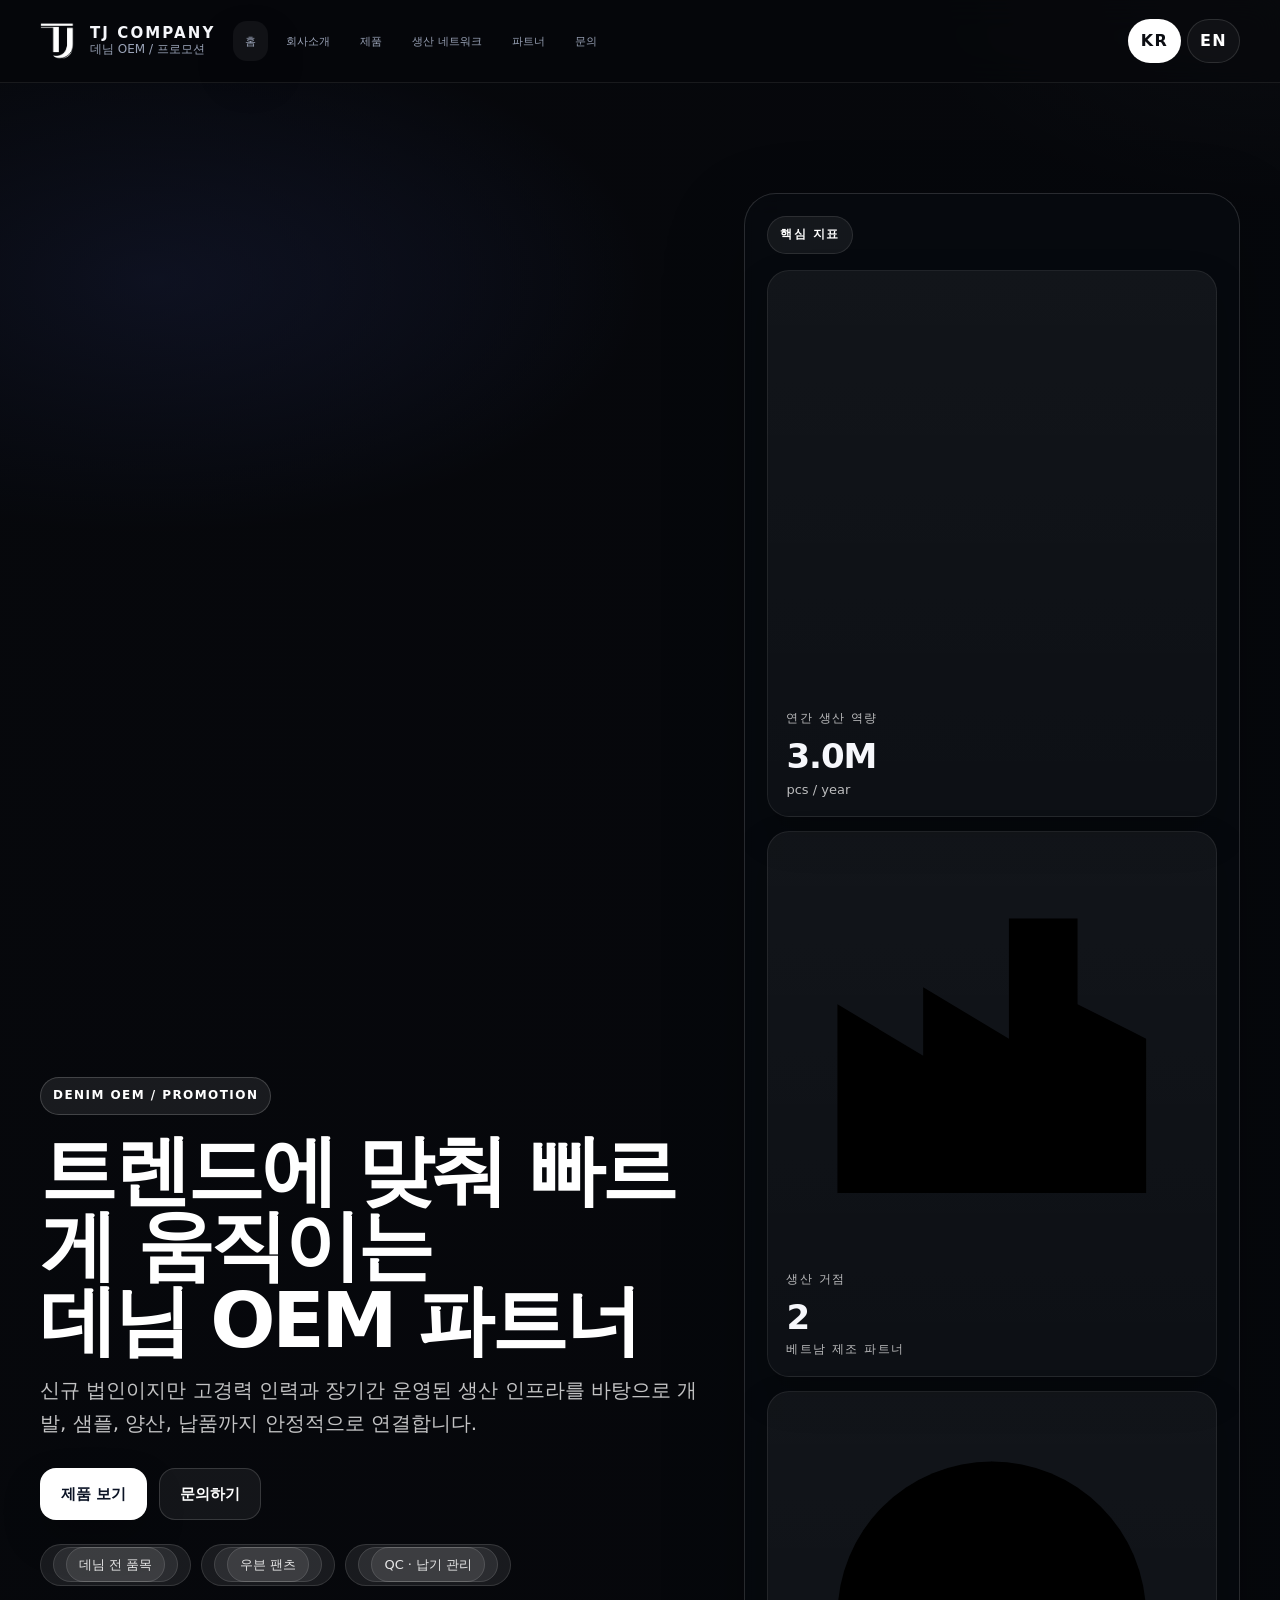
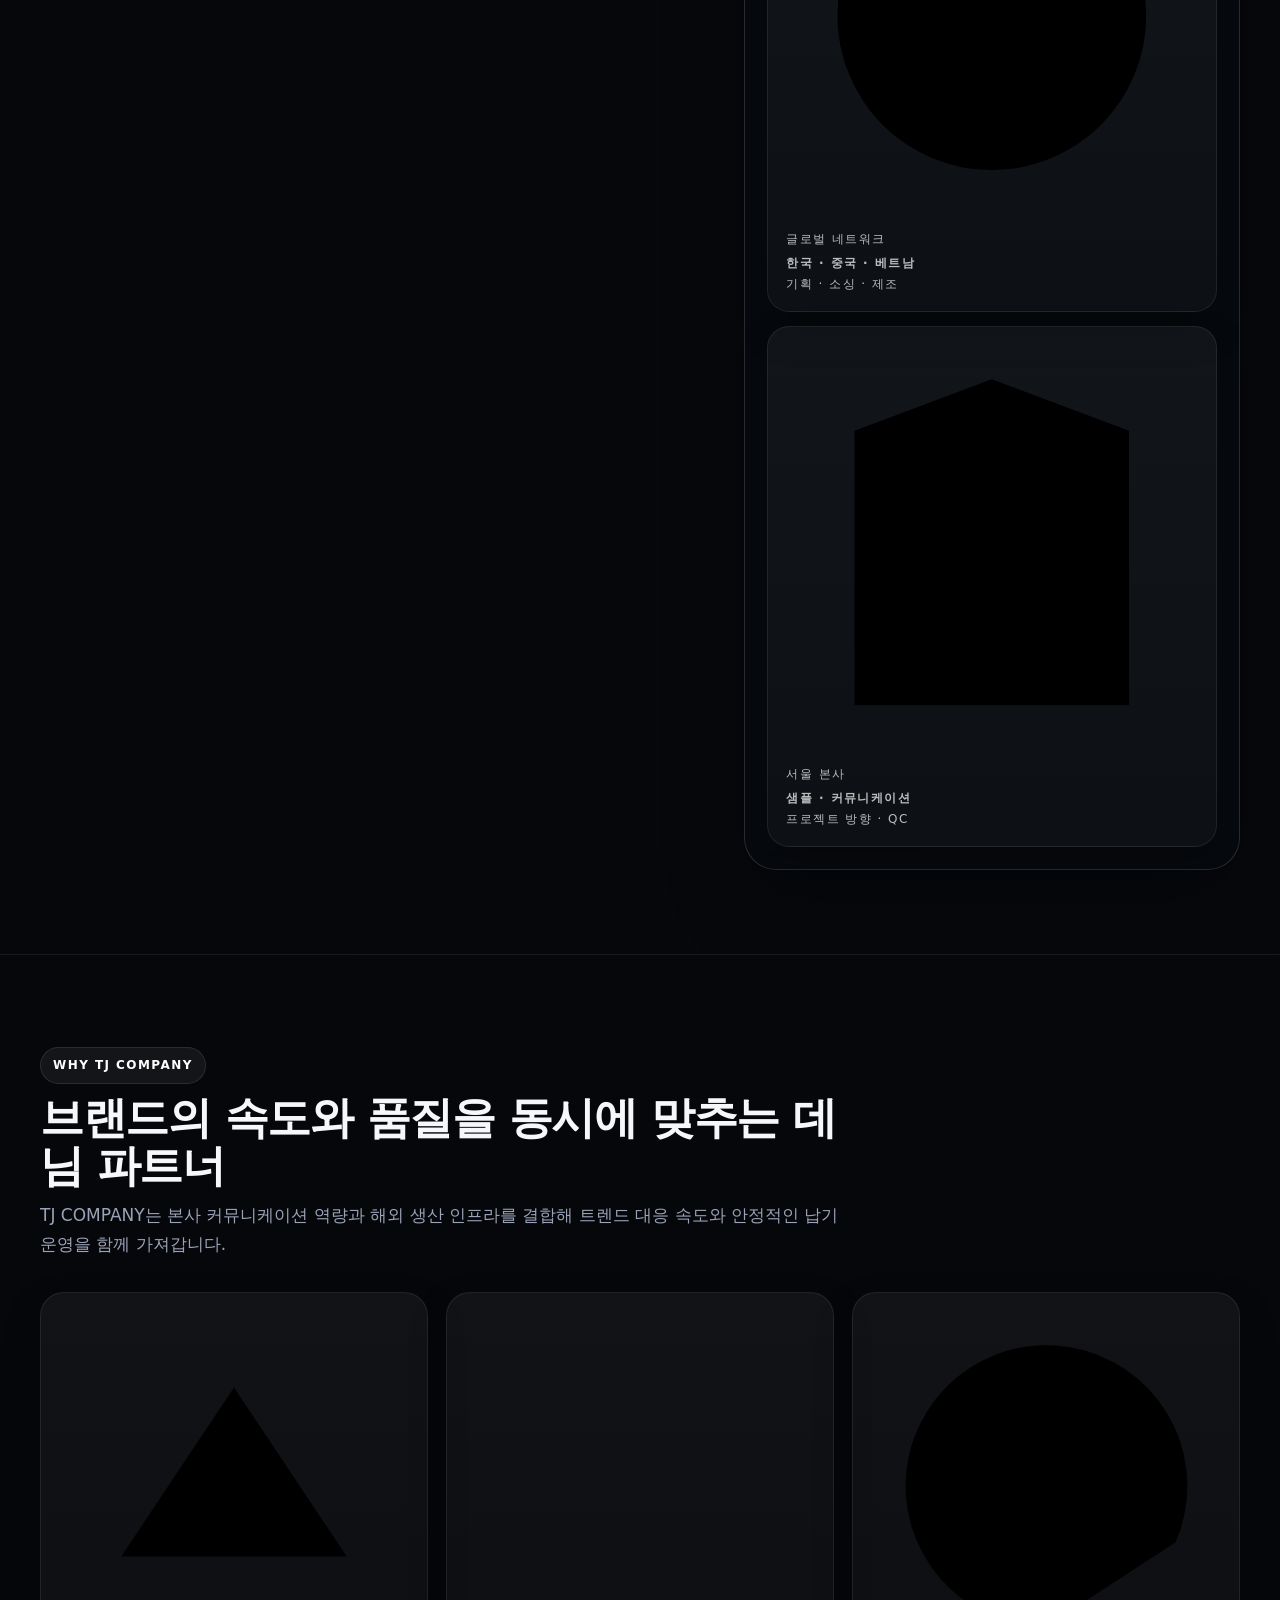
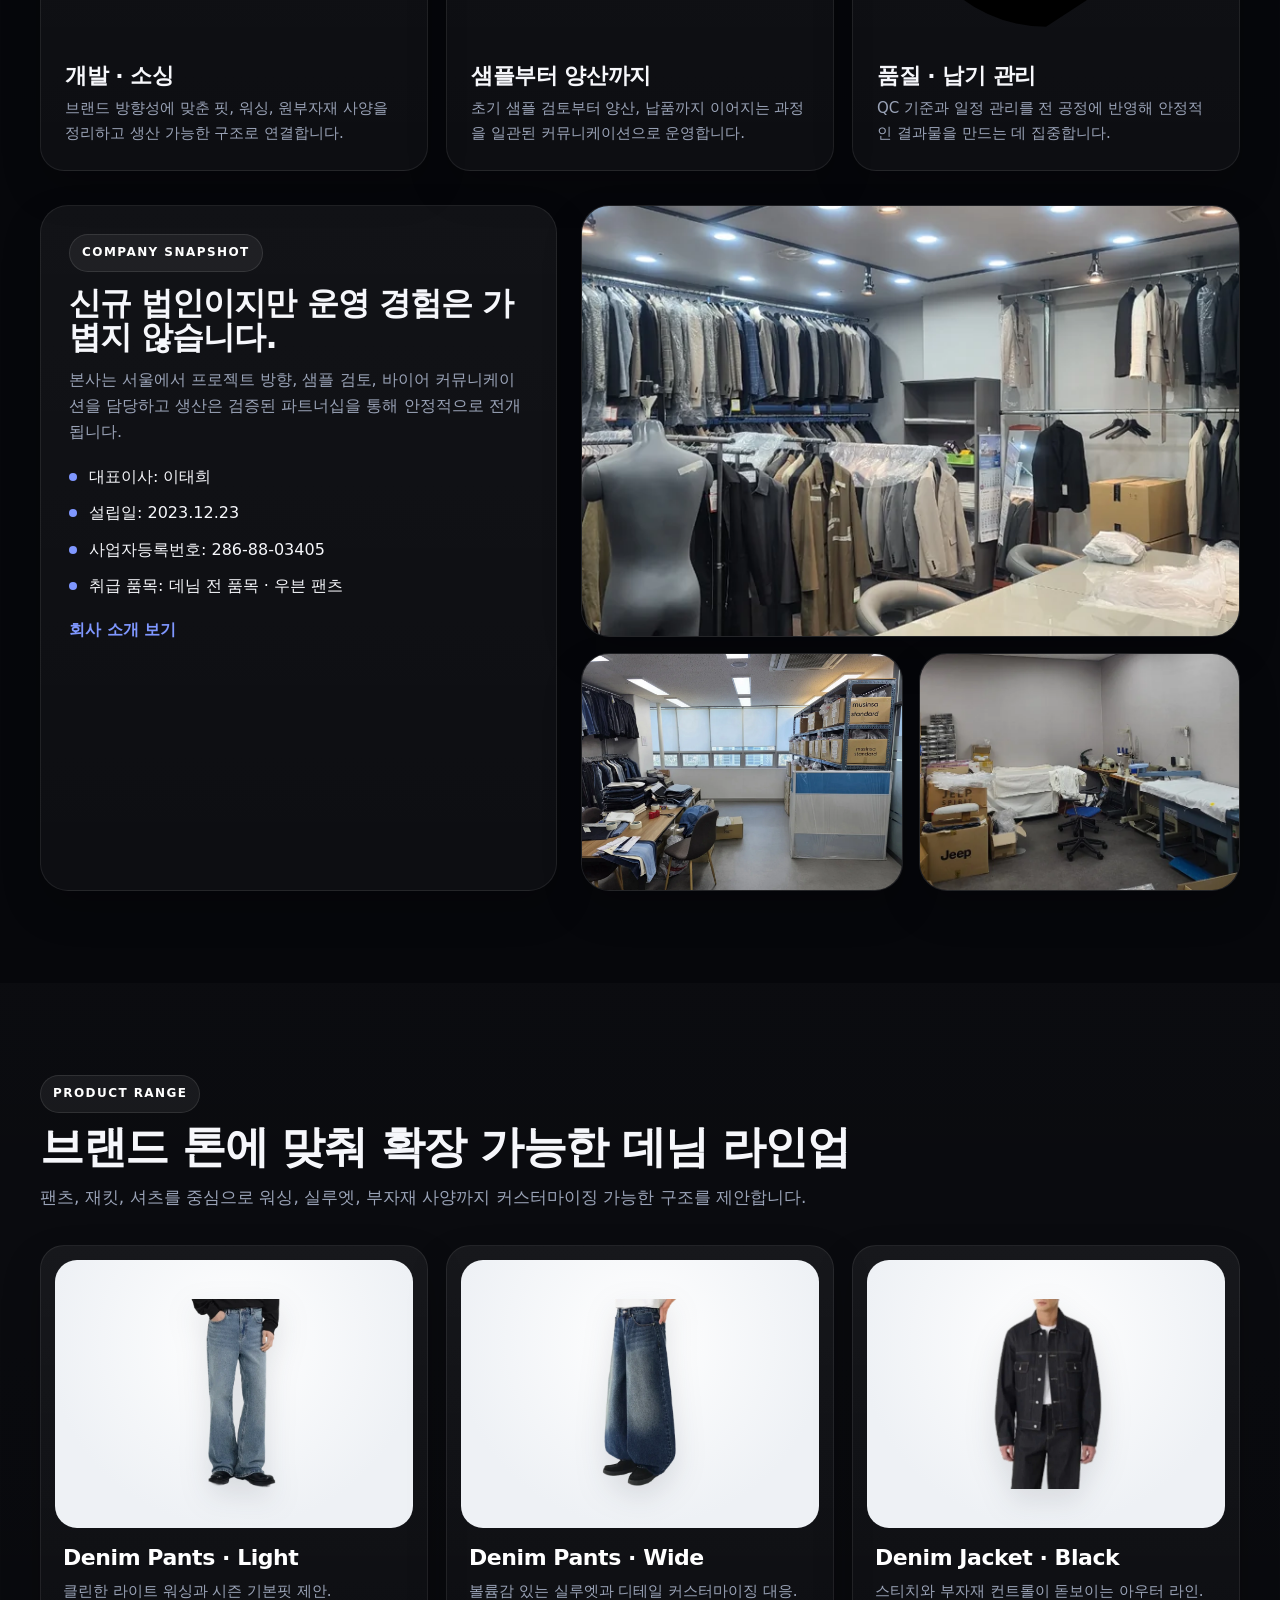
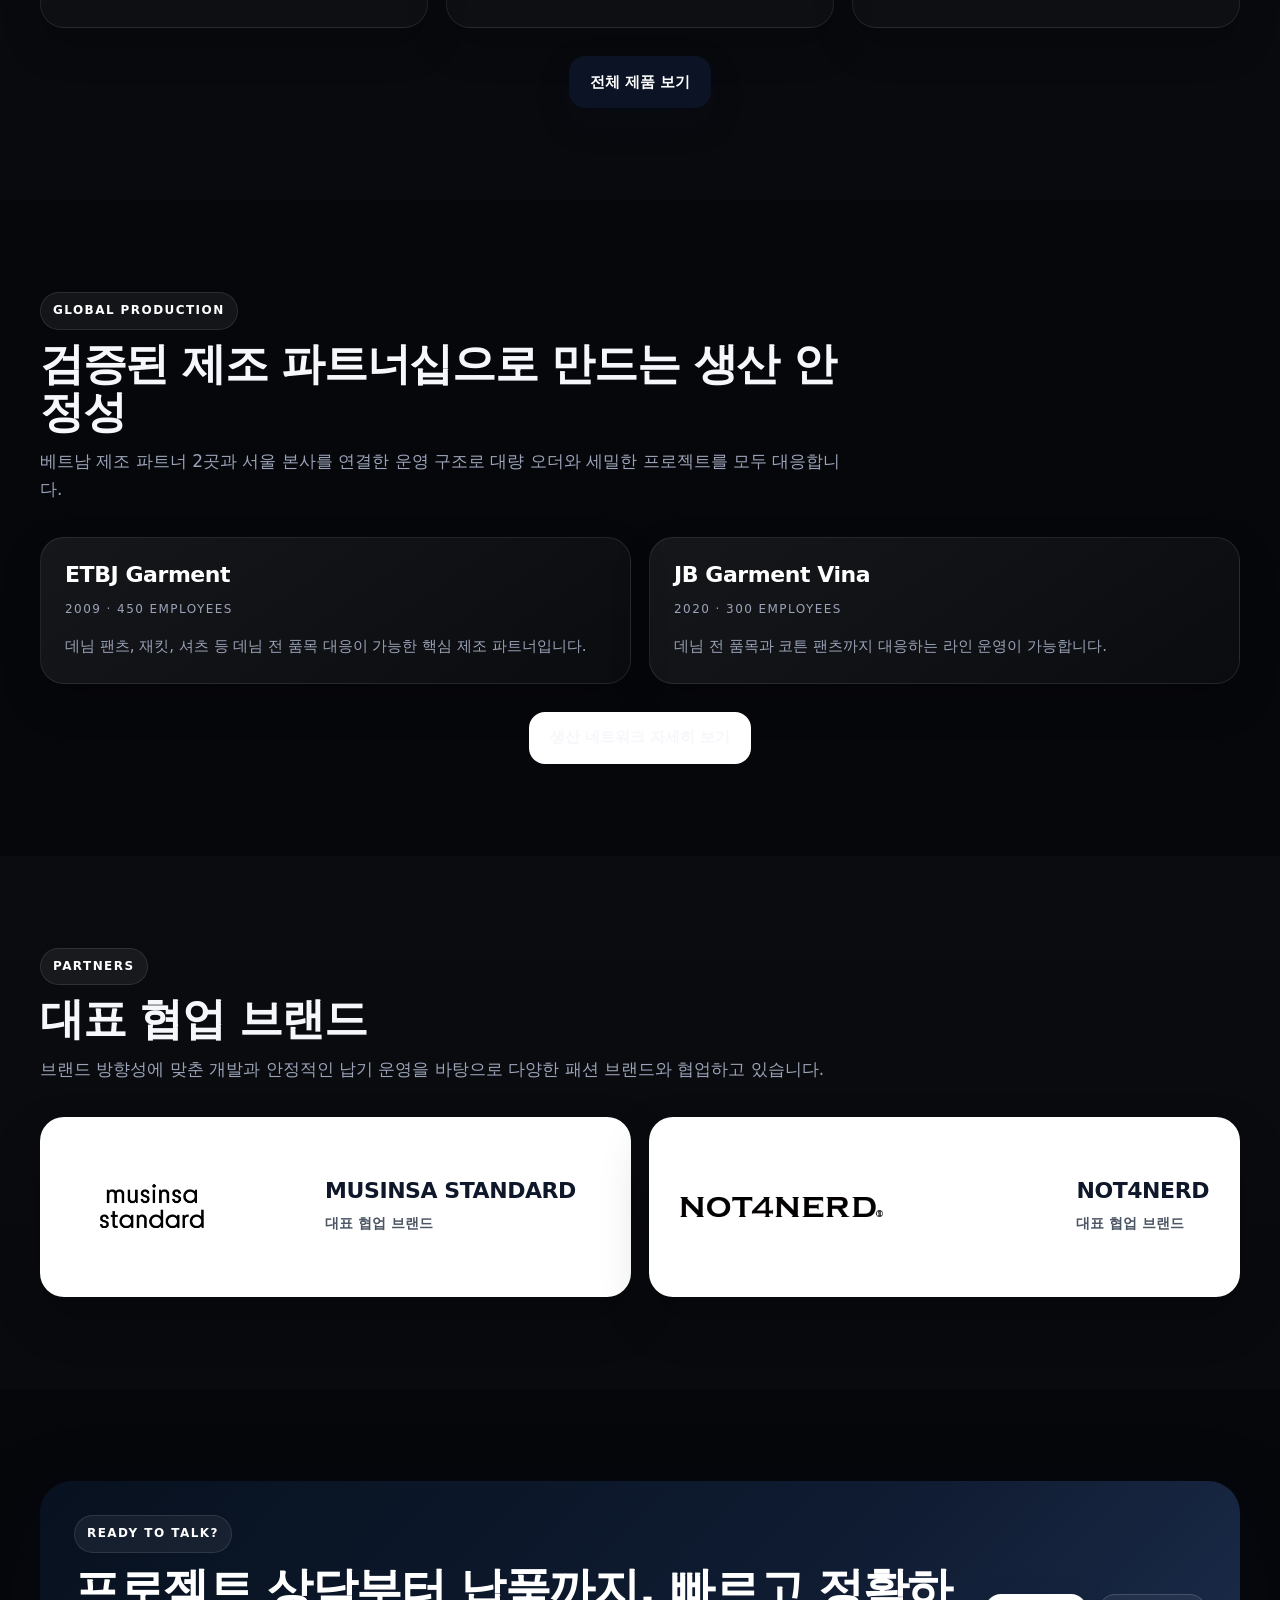
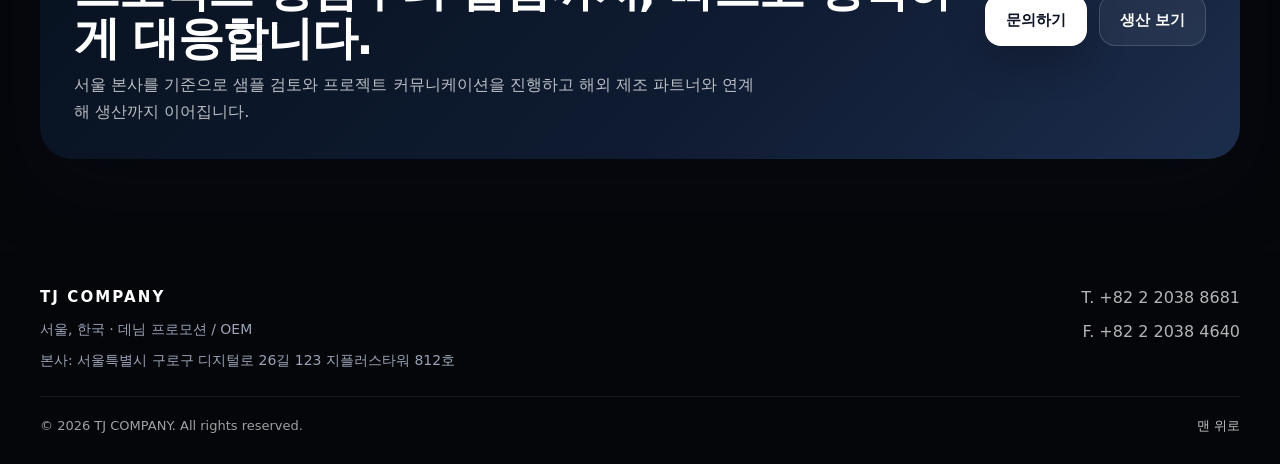
==== commit 6cc4a937: "Improve site contrast and production navigation Add homepage pictograms, refresh cache keys, and int" ====
--- a/index.html
+++ b/index.html
@@ -22,7 +22,7 @@
           }
         })();
       </script>
-      <link rel="stylesheet" href="assets/css/style.css?v=20260921-3" />
+      <link rel="stylesheet" href="assets/css/style.css?v=20260922-1" />
 
       <meta property="og:site_name" content="TJ COMPANY" />
       <meta property="og:title" content="TJ COMPANY | Premium Denim OEM Manufacturer" />
@@ -126,22 +126,34 @@
       <div class="panelKicker"><span><span class="i18n-ko">핵심 지표</span><span class="i18n-en">At a glance</span></span></div>
       <div class="heroStats">
         <div class="statCard">
+          <div class="statHeading">
+            <svg class="statPictogram" viewBox="0 0 24 24" aria-hidden="true"><path d="M4 19V9m6 10V5m6 14v-7m4 7H2"/></svg>
           <span><span><span class="i18n-ko">연간 생산 역량</span><span class="i18n-en">Annual capacity</span></span></span>
+          </div>
           <strong>3.0M</strong>
           <small>pcs / year</small>
         </div>
         <div class="statCard">
+          <div class="statHeading">
+            <svg class="statPictogram" viewBox="0 0 24 24" aria-hidden="true"><path d="M3 20V9l5 3V8l5 3V4h4v5l4 2v9M3 20h18M7 16h2m3 0h2m3 0h2"/></svg>
           <span><span><span class="i18n-ko">생산 거점</span><span class="i18n-en">Production base</span></span></span>
+          </div>
           <strong>2</strong>
           <small><span><span class="i18n-ko">베트남 제조 파트너</span><span class="i18n-en">Vietnam manufacturing partners</span></span></small>
         </div>
         <div class="statCard">
+          <div class="statHeading">
+            <svg class="statPictogram" viewBox="0 0 24 24" aria-hidden="true"><circle cx="12" cy="12" r="9"/><path d="M3 12h18M12 3c3 3.3 3 14.7 0 18M12 3c-3 3.3-3 14.7 0 18"/></svg>
           <span><span><span class="i18n-ko">글로벌 네트워크</span><span class="i18n-en">Global network</span></span></span>
+          </div>
           <strong><span><span class="i18n-ko">한국 · 중국 · 베트남</span><span class="i18n-en">Korea · China · Vietnam</span></span></strong>
           <small><span><span class="i18n-ko">기획 · 소싱 · 제조</span><span class="i18n-en">planning · sourcing · manufacturing</span></span></small>
         </div>
         <div class="statCard">
+          <div class="statHeading">
+            <svg class="statPictogram" viewBox="0 0 24 24" aria-hidden="true"><path d="M4 21V5l8-3 8 3v16M8 7h2m4 0h2M8 11h2m4 0h2M8 15h2m4 0h2M2 21h20"/></svg>
           <span><span><span class="i18n-ko">서울 본사</span><span class="i18n-en">Head office</span></span></span>
+          </div>
           <strong><span><span class="i18n-ko">샘플 · 커뮤니케이션</span><span class="i18n-en">Sample · Communication</span></span></strong>
           <small><span><span class="i18n-ko">프로젝트 방향 · QC</span><span class="i18n-en">project direction · QC</span></span></small>
         </div>
@@ -160,14 +172,17 @@
 
     <div class="overviewGrid">
       <div class="featureCard">
+        <div class="featureIcon" aria-hidden="true"><svg viewBox="0 0 24 24"><path d="m4 17 8-12 8 12M7 13h10M9 17h6M12 5v14"/></svg></div>
         <h3><span><span class="i18n-ko">개발 · 소싱</span><span class="i18n-en">Development & sourcing</span></span></h3>
         <p><span><span class="i18n-ko">브랜드 방향성에 맞춘 핏, 워싱, 원부자재 사양을 정리하고 생산 가능한 구조로 연결합니다.</span><span class="i18n-en">We organize fits, washes, and material specifications around the brand direction and connect them to a production-ready structure.</span></span></p>
       </div>
       <div class="featureCard">
+        <div class="featureIcon" aria-hidden="true"><svg viewBox="0 0 24 24"><path d="M4 7h11m0 0-3-3m3 3-3 3M20 17H9m0 0 3-3m-3 3 3 3"/></svg></div>
         <h3><span><span class="i18n-ko">샘플부터 양산까지</span><span class="i18n-en">Sample to bulk</span></span></h3>
         <p><span><span class="i18n-ko">초기 샘플 검토부터 양산, 납품까지 이어지는 과정을 일관된 커뮤니케이션으로 운영합니다.</span><span class="i18n-en">From first sample reviews to bulk production and delivery, the full process is managed through consistent communication.</span></span></p>
       </div>
       <div class="featureCard">
+        <div class="featureIcon" aria-hidden="true"><svg viewBox="0 0 24 24"><path d="m5 12 4 4L19 6"/><path d="M12 22a10 10 0 1 1 9.2-6"/></svg></div>
         <h3><span><span class="i18n-ko">품질 · 납기 관리</span><span class="i18n-en">Quality & delivery</span></span></h3>
         <p><span><span class="i18n-ko">QC 기준과 일정 관리를 전 공정에 반영해 안정적인 결과물을 만드는 데 집중합니다.</span><span class="i18n-en">QC standards and schedule control are built into every step to keep output stable and dependable.</span></span></p>
       </div>
@@ -266,6 +281,7 @@
       <h3>ETBJ Garment</h3>
       <span>2009 · 450 employees</span>
     </div>
+    <div class="facilityIcon" aria-hidden="true"><svg viewBox="0 0 24 24"><path d="M3 20V9l5 3V8l5 3V4h4v5l4 2v9M3 20h18M7 16h2m3 0h2m3 0h2"/></svg></div>
   </div>
   <p><span><span class="i18n-ko">데님 팬츠, 재킷, 셔츠 등 데님 전 품목 대응이 가능한 핵심 제조 파트너입니다.</span><span class="i18n-en">A key manufacturing partner capable of handling denim pants, jackets, shirts, and other denim categories.</span></span></p>
 </article>
@@ -276,6 +292,7 @@
       <h3>JB Garment Vina</h3>
       <span>2020 · 300 employees</span>
     </div>
+    <div class="facilityIcon" aria-hidden="true"><svg viewBox="0 0 24 24"><path d="M3 20V9l5 3V8l5 3V4h4v5l4 2v9M3 20h18M7 16h2m3 0h2m3 0h2"/></svg></div>
   </div>
   <p><span><span class="i18n-ko">데님 전 품목과 코튼 팬츠까지 대응하는 라인 운영이 가능합니다.</span><span class="i18n-en">Flexible line operation covering denim all items as well as cotton pants.</span></span></p>
 </article>
@@ -367,6 +384,6 @@
   </figure>
 </div>
 
-<script src="assets/js/main.js"></script>
+<script src="assets/js/main.js?v=20260922-1"></script>
 </body>
 </html>
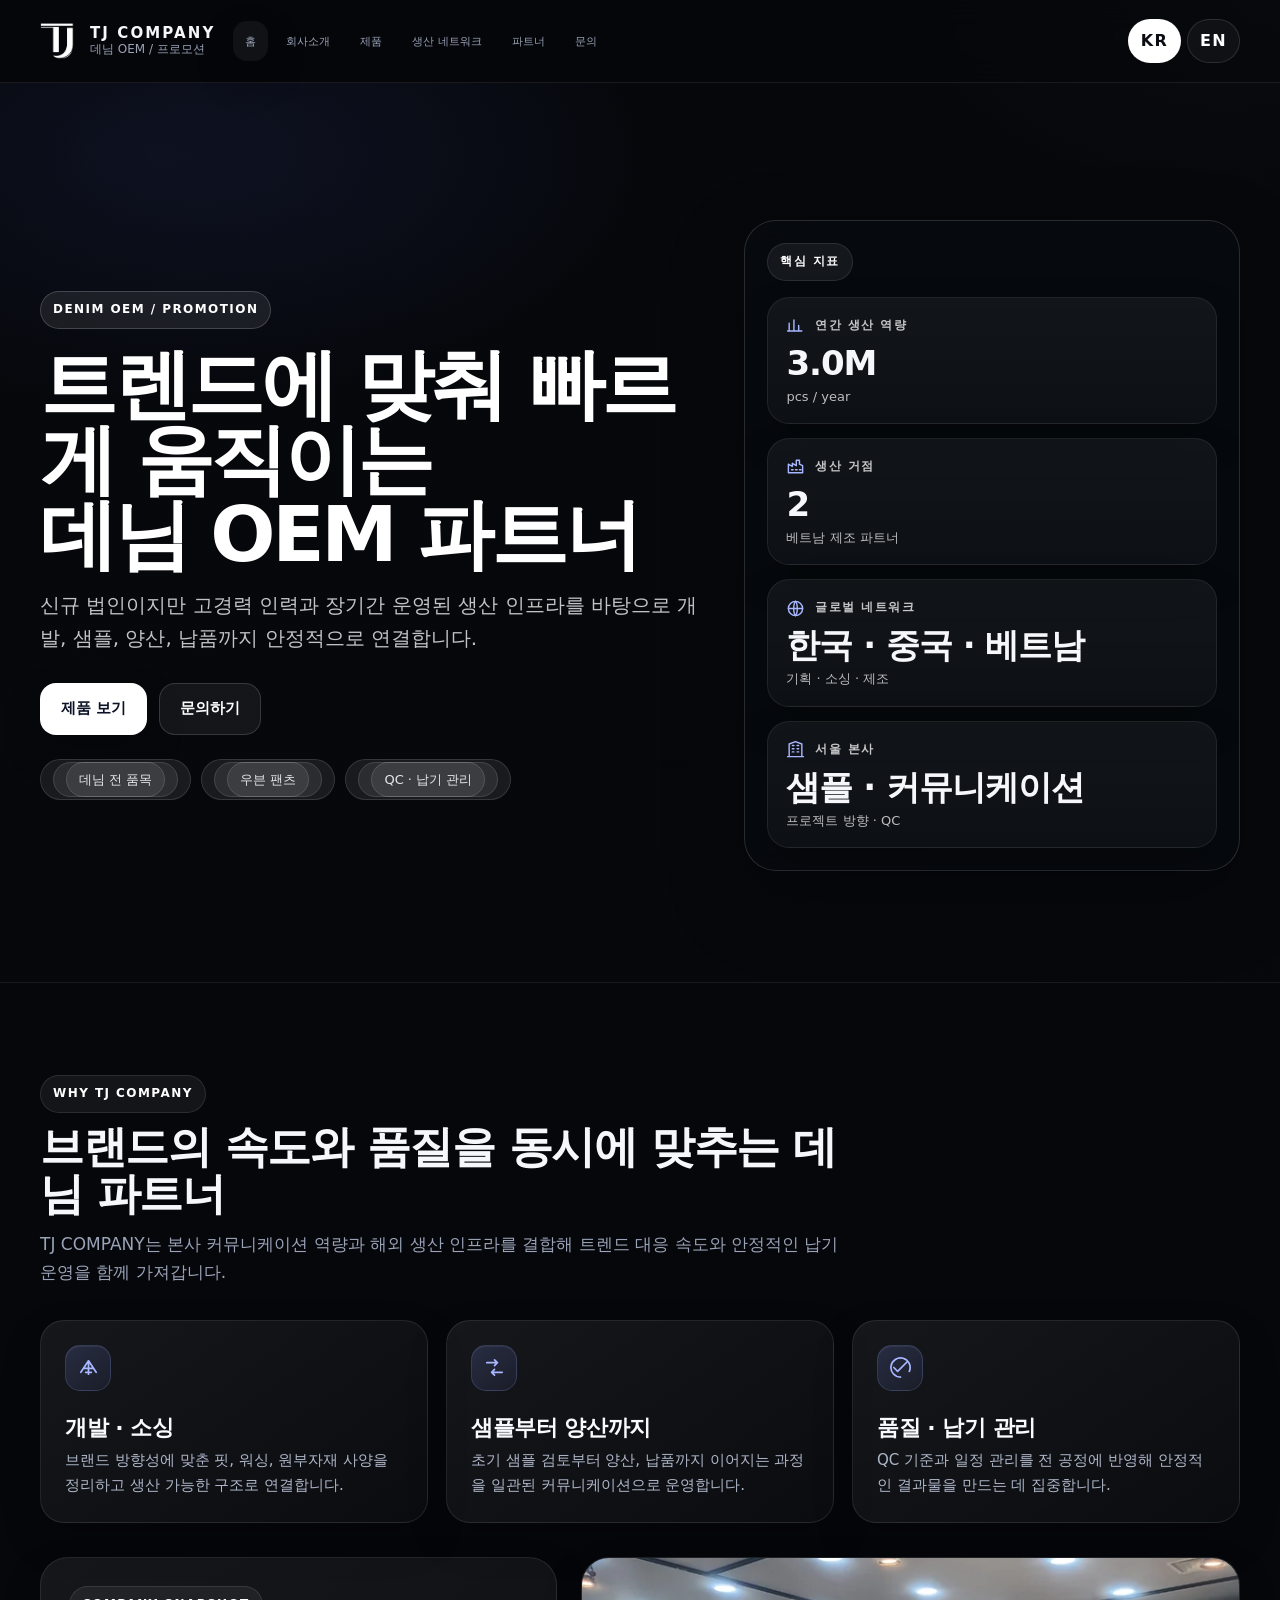
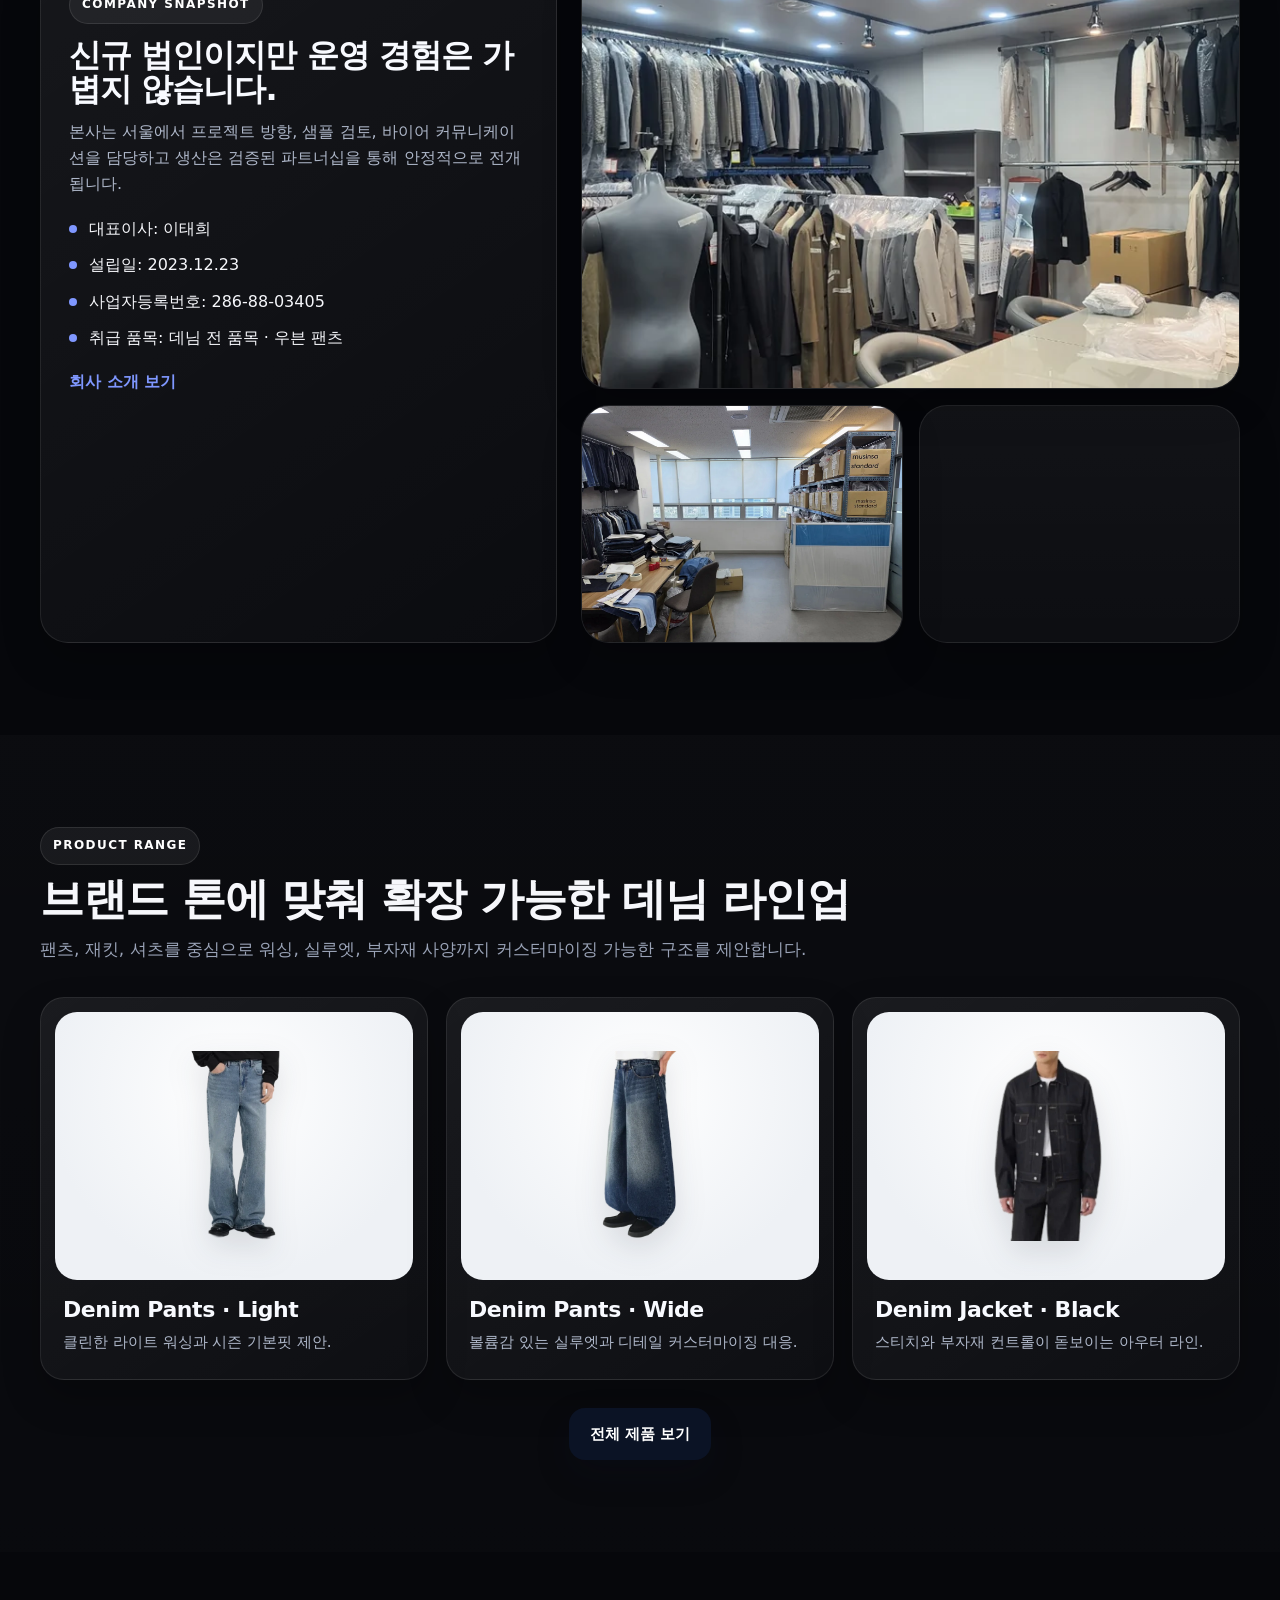
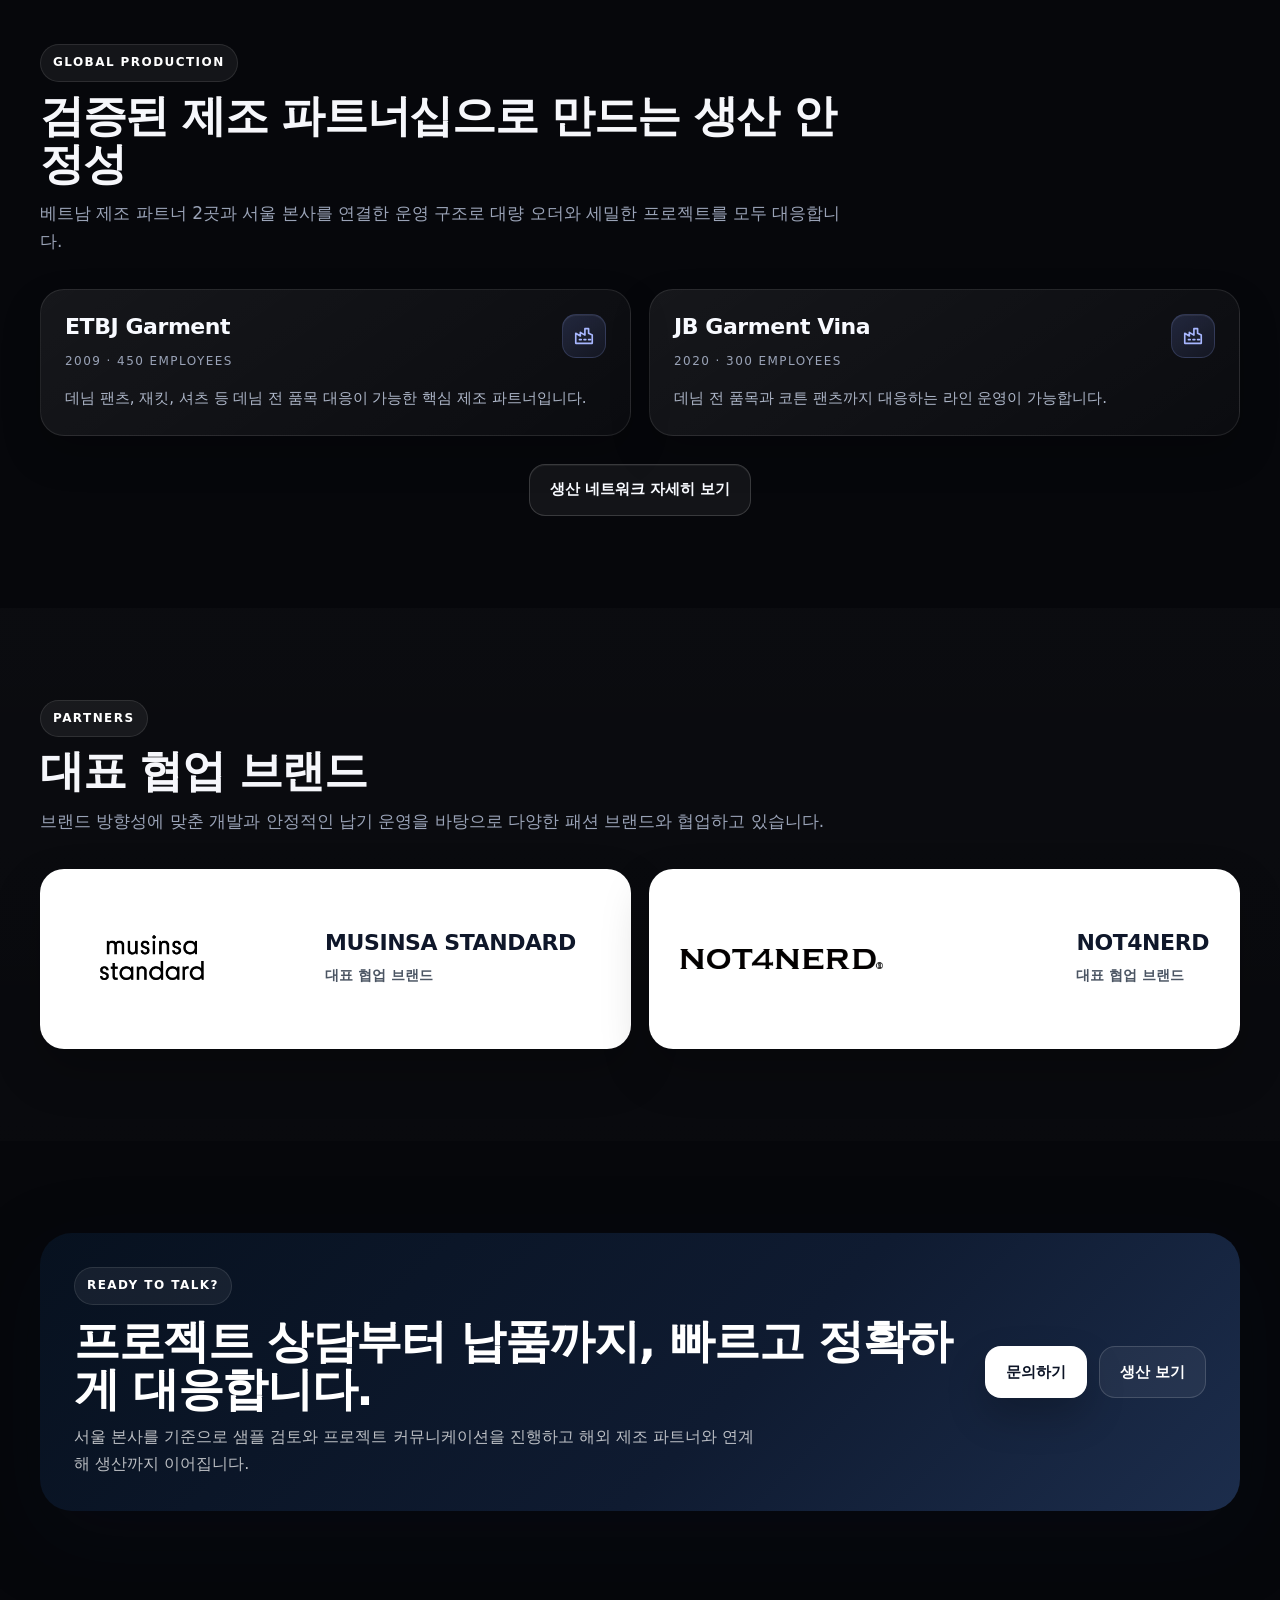
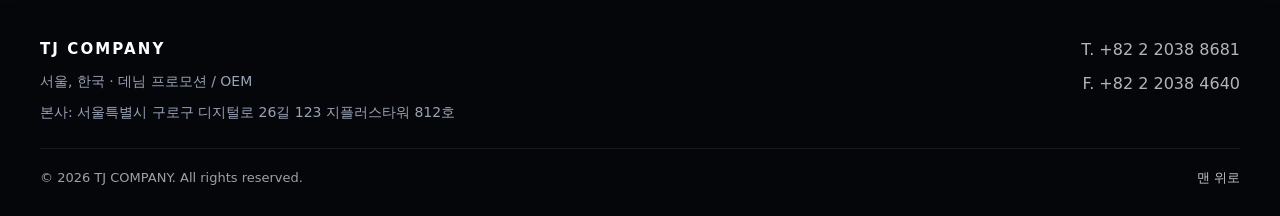
==== commit d945cd36: "Refresh frontend asset cache keys Ensure the latest production slider script and unified dark styles" ====
--- a/index.html
+++ b/index.html
@@ -22,7 +22,7 @@
           }
         })();
       </script>
-      <link rel="stylesheet" href="assets/css/style.css?v=20260922-1" />
+      <link rel="stylesheet" href="assets/css/style.css?v=20260922-2" />
 
       <meta property="og:site_name" content="TJ COMPANY" />
       <meta property="og:title" content="TJ COMPANY | Premium Denim OEM Manufacturer" />
@@ -384,6 +384,6 @@
   </figure>
 </div>
 
-<script src="assets/js/main.js?v=20260922-1"></script>
+<script src="assets/js/main.js?v=20260922-2"></script>
 </body>
 </html>
--- a/assets/css/style.css
+++ b/assets/css/style.css
@@ -1674,3 +1674,286 @@
   .capabilityVisual{height:190px}
   .capabilityContent{padding:20px 20px 22px}
 }
+
+/* ===== unified dark surfaces, pictograms and network deck ===== */
+
+.featureCard,
+.productPreviewCard,
+.orgCard:not(.featured),
+.infoCard,
+.contactCard,
+.processCard,
+.facilityHighlight,
+.facilityMeta,
+.textPanel{
+  background:linear-gradient(145deg, rgba(255,255,255,.065), rgba(255,255,255,.025));
+  border-color:rgba(255,255,255,.095);
+  color:var(--ink);
+  box-shadow:var(--shadow-soft);
+}
+.featureCard h3,
+.productPreviewCard h3,
+.orgCard h3,
+.infoCard h2,
+.contactCard h2,
+.processCard h3,
+.facilityHighlight h3,
+.facilityMeta h2,
+.textPanel h3{
+  color:#f8faff;
+}
+.featureCard p,
+.productPreviewCard p,
+.orgCard p,
+.infoCard p,
+.contactCard p,
+.processCard p,
+.facilityHighlight p,
+.facilityMeta p,
+.textPanel p{
+  color:#aeb7c9;
+}
+.btnGhostDark{
+  background:rgba(255,255,255,.055);
+  color:#f8faff;
+  border-color:rgba(255,255,255,.16);
+  box-shadow:inset 0 1px 0 rgba(255,255,255,.055);
+}
+.btnGhostDark:hover{
+  background:rgba(255,255,255,.11);
+  border-color:rgba(255,255,255,.28);
+}
+.btnGhostDark:focus-visible,
+.networkTab:focus-visible,
+.sliderBtn:focus-visible{
+  outline:3px solid rgba(127,151,255,.48);
+  outline-offset:3px;
+}
+
+.statHeading{
+  display:flex;
+  align-items:center;
+  gap:10px;
+}
+.statHeading > span{
+  color:rgba(255,255,255,.76);
+  font-size:12px;
+  font-weight:800;
+  letter-spacing:.12em;
+  text-transform:uppercase;
+}
+.statHeading > span span,
+.statCard strong span,
+.statCard small span{
+  display:inline;
+  color:inherit;
+  font-size:inherit;
+  letter-spacing:inherit;
+  text-transform:inherit;
+}
+.statPictogram,
+.featureIcon svg,
+.facilityIcon svg,
+.metricIcon svg{
+  fill:none;
+  stroke:currentColor;
+  stroke-width:1.8;
+  stroke-linecap:round;
+  stroke-linejoin:round;
+}
+.statPictogram{
+  flex:0 0 auto;
+  width:19px;
+  height:19px;
+  color:#a8b7ff;
+}
+.featureIcon,
+.facilityIcon,
+.metricIcon{
+  display:inline-flex;
+  align-items:center;
+  justify-content:center;
+  color:#a8b7ff;
+  background:linear-gradient(145deg, rgba(127,151,255,.18), rgba(127,151,255,.07));
+  border:1px solid rgba(151,169,255,.18);
+  box-shadow:inset 0 1px 0 rgba(255,255,255,.06);
+}
+.featureIcon{
+  width:46px;
+  height:46px;
+  margin-bottom:24px;
+  border-radius:15px;
+}
+.featureIcon svg{width:23px;height:23px}
+.facilityIcon{
+  flex:0 0 auto;
+  width:44px;
+  height:44px;
+  border-radius:14px;
+}
+.facilityIcon svg{width:22px;height:22px}
+.facilityHead{align-items:flex-start}
+.metricIcon{
+  width:42px;
+  height:42px;
+  margin-bottom:20px;
+  border-radius:14px;
+}
+.metricIcon svg{width:21px;height:21px}
+
+.networkSlider{
+  overflow:visible;
+}
+.networkDeck{
+  margin-top:32px;
+}
+.networkTabs{
+  display:grid;
+  grid-template-columns:repeat(3, minmax(0, 1fr));
+  gap:10px;
+  margin-bottom:18px;
+}
+.networkTab{
+  display:grid;
+  grid-template-columns:auto 1fr;
+  grid-template-rows:auto auto;
+  column-gap:12px;
+  align-items:center;
+  min-height:76px;
+  padding:14px 16px;
+  color:#8f99ac;
+  background:rgba(255,255,255,.025);
+  border:1px solid rgba(255,255,255,.075);
+  border-radius:18px;
+  font:inherit;
+  text-align:left;
+  cursor:pointer;
+  transition:transform .2s ease, background .2s ease, border-color .2s ease, color .2s ease;
+}
+.networkTab:hover{
+  transform:translateY(-2px);
+  color:#e9edff;
+  border-color:rgba(255,255,255,.16);
+}
+.networkTab > span{
+  grid-row:1 / span 2;
+  color:#7488e8;
+  font-size:12px;
+  font-weight:900;
+  letter-spacing:.12em;
+}
+.networkTab strong{
+  color:inherit;
+  font-size:16px;
+  line-height:1.1;
+}
+.networkTab small{
+  color:inherit;
+  font-size:11px;
+  letter-spacing:.05em;
+  opacity:.72;
+}
+.networkTab.active{
+  color:#fff;
+  background:linear-gradient(135deg, rgba(101,124,235,.25), rgba(255,255,255,.065));
+  border-color:rgba(147,164,255,.34);
+  box-shadow:0 16px 34px rgba(0,0,0,.19), inset 0 1px 0 rgba(255,255,255,.08);
+}
+.networkTab.active > span{color:#b8c4ff}
+.networkViewport{
+  position:relative;
+  isolation:isolate;
+  overflow:hidden;
+  padding:0 22px 22px 0;
+}
+.networkViewport::before,
+.networkViewport::after{
+  content:"";
+  position:absolute;
+  pointer-events:none;
+  border-radius:30px;
+}
+.networkViewport::before{
+  inset:22px 0 0 22px;
+  z-index:0;
+  background:linear-gradient(145deg, rgba(127,151,255,.15), rgba(255,255,255,.025));
+  border:1px solid rgba(143,161,255,.17);
+}
+.networkViewport::after{
+  inset:11px 11px 11px 11px;
+  z-index:1;
+  background:linear-gradient(145deg, rgba(255,255,255,.07), rgba(255,255,255,.025));
+  border:1px solid rgba(255,255,255,.10);
+}
+.networkTrack{
+  position:relative;
+  z-index:2;
+  width:calc(100% - 22px);
+  will-change:transform;
+}
+.networkSlide{
+  gap:18px;
+}
+.networkInfo,
+.networkVisual{
+  position:relative;
+  z-index:1;
+}
+.networkDeckFooter{
+  display:flex;
+  align-items:center;
+  justify-content:space-between;
+  gap:24px;
+  margin-top:18px;
+}
+.networkProgress{
+  display:flex;
+  align-items:baseline;
+  gap:7px;
+  color:#7e8798;
+  font-size:13px;
+}
+.networkProgress strong{
+  color:#fff;
+  font-size:25px;
+  letter-spacing:-.03em;
+}
+.networkProgress small{
+  margin-left:8px;
+  color:#a1aabc;
+  font-size:12px;
+}
+.networkDeckFooter .sliderControls{
+  justify-content:flex-end;
+  margin-top:0;
+}
+.networkDeckFooter .sliderDots{
+  min-width:64px;
+  justify-content:flex-end;
+}
+
+@media (max-width: 680px){
+  .networkTabs{
+    display:flex;
+    overflow-x:auto;
+    padding:2px 2px 7px;
+    scrollbar-width:none;
+  }
+  .networkTabs::-webkit-scrollbar{display:none}
+  .networkTab{flex:0 0 154px;min-height:70px;padding:12px 13px}
+  .networkViewport{padding:0 14px 14px 0}
+  .networkViewport::before{inset:14px 0 0 14px;border-radius:24px}
+  .networkViewport::after{inset:7px 7px 7px 7px;border-radius:24px}
+  .networkTrack{width:calc(100% - 14px)}
+  .networkDeckFooter{align-items:flex-end;gap:12px}
+  .networkProgress{flex-wrap:wrap;max-width:150px}
+  .networkProgress small{flex-basis:100%;margin-left:0}
+  .networkDeckFooter .sliderControls{gap:10px}
+  .sliderBtn{width:44px;height:44px}
+}
+
+@media (prefers-reduced-motion: reduce){
+  .networkTrack,
+  .networkTab,
+  .btn{transition:none}
+}
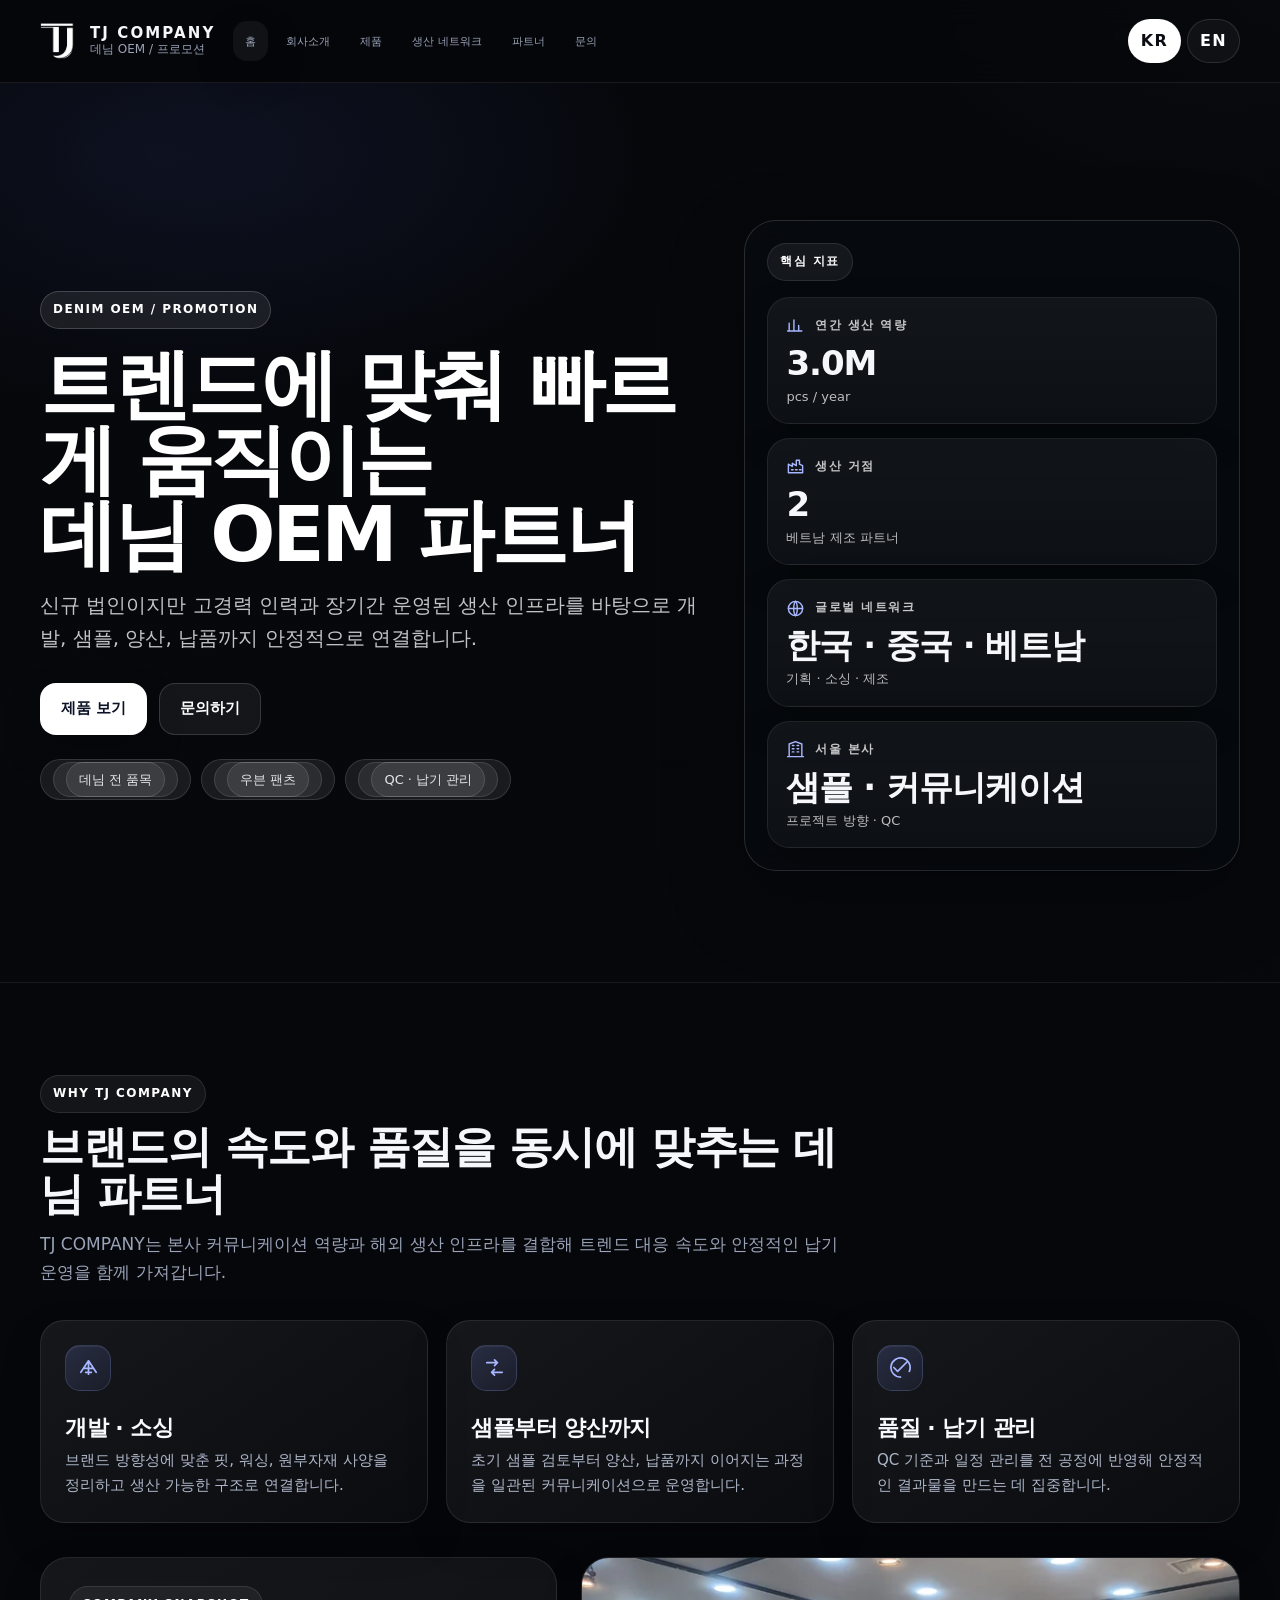
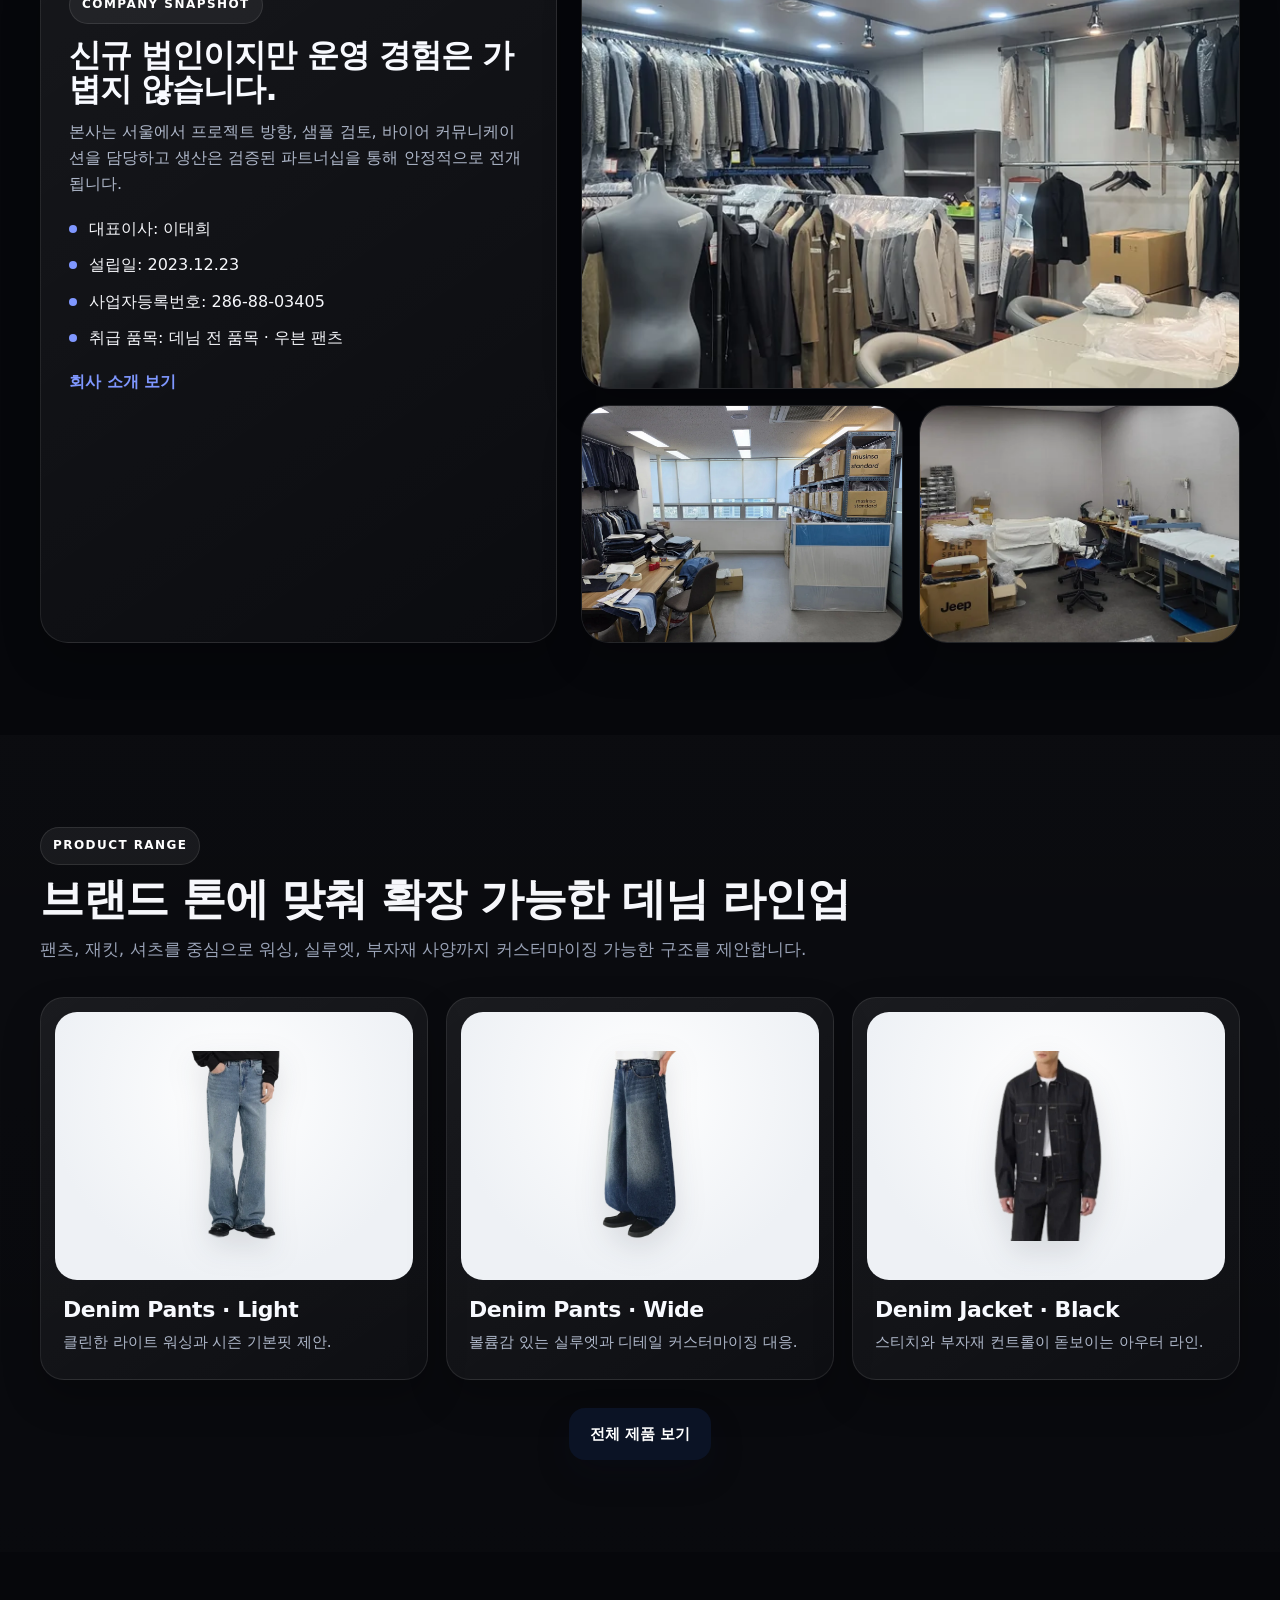
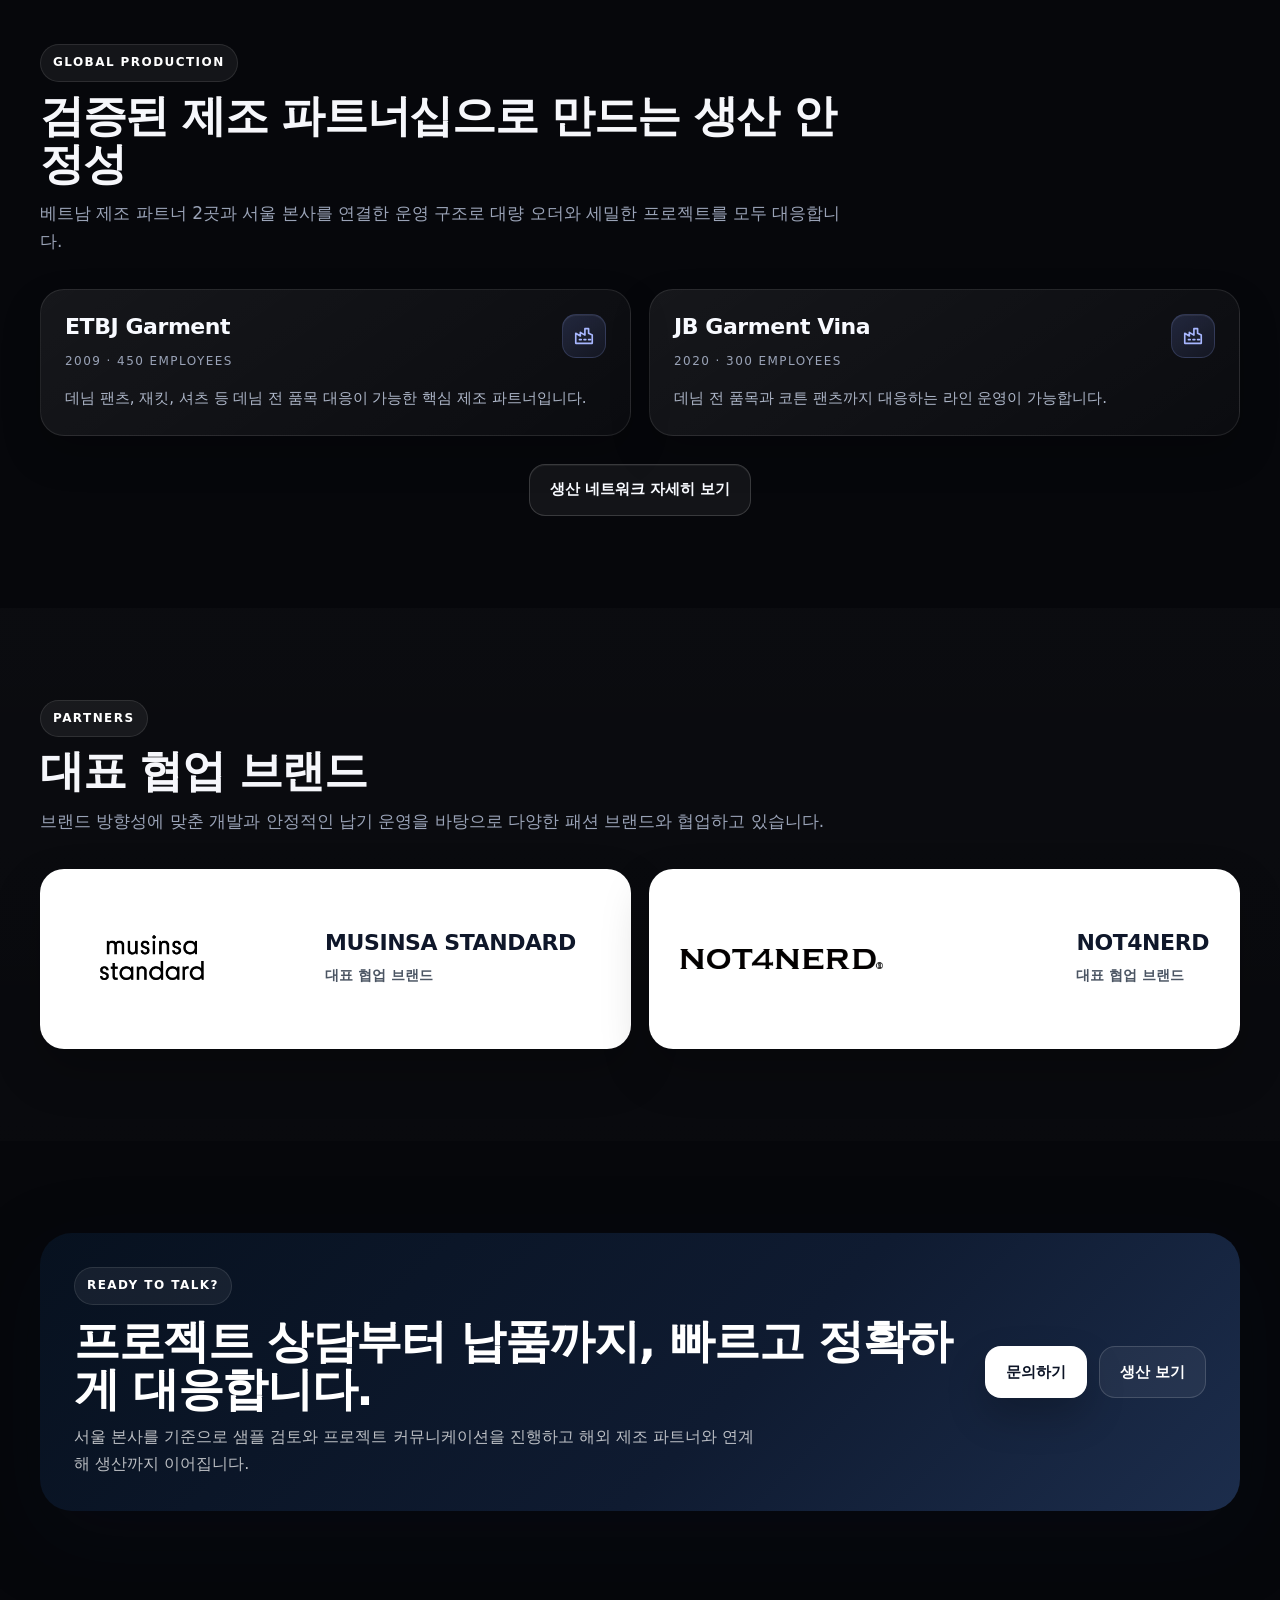
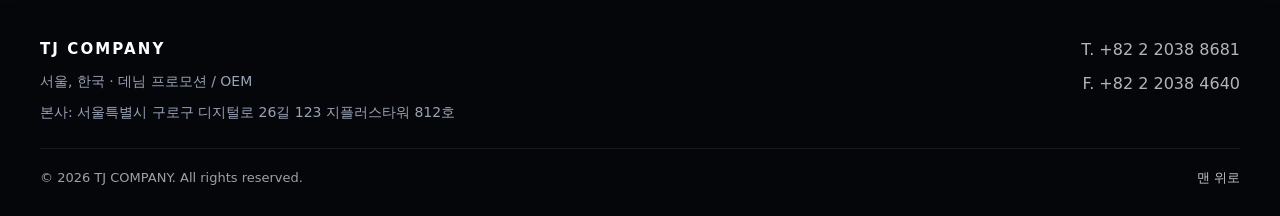
==== commit 37022538: "Load polished production deck styles Refresh the stylesheet cache key after the final layered-card p" ====
--- a/index.html
+++ b/index.html
@@ -22,7 +22,7 @@
           }
         })();
       </script>
-      <link rel="stylesheet" href="assets/css/style.css?v=20260922-2" />
+      <link rel="stylesheet" href="assets/css/style.css?v=20260922-3" />
 
       <meta property="og:site_name" content="TJ COMPANY" />
       <meta property="og:title" content="TJ COMPANY | Premium Denim OEM Manufacturer" />
--- a/assets/css/style.css
+++ b/assets/css/style.css
@@ -1957,3 +1957,30 @@
   .networkTab,
   .btn{transition:none}
 }
+
+/* Keep the next slide legible as a layered card edge, not clipped copy. */
+.networkViewport::after{
+  content:"›";
+  inset:11px 0 0 auto;
+  z-index:3;
+  display:flex;
+  align-items:center;
+  justify-content:center;
+  width:44px;
+  color:rgba(219,225,255,.72);
+  background:linear-gradient(90deg, #171c29, #10141e);
+  border:1px solid rgba(151,169,255,.18);
+  border-radius:0 30px 30px 0;
+  box-shadow:-10px 0 28px rgba(4,6,11,.42);
+  font-size:27px;
+  font-weight:500;
+}
+
+@media (max-width: 680px){
+  .networkViewport::after{
+    inset:7px 0 0 auto;
+    width:28px;
+    border-radius:0 24px 24px 0;
+    font-size:22px;
+  }
+}
